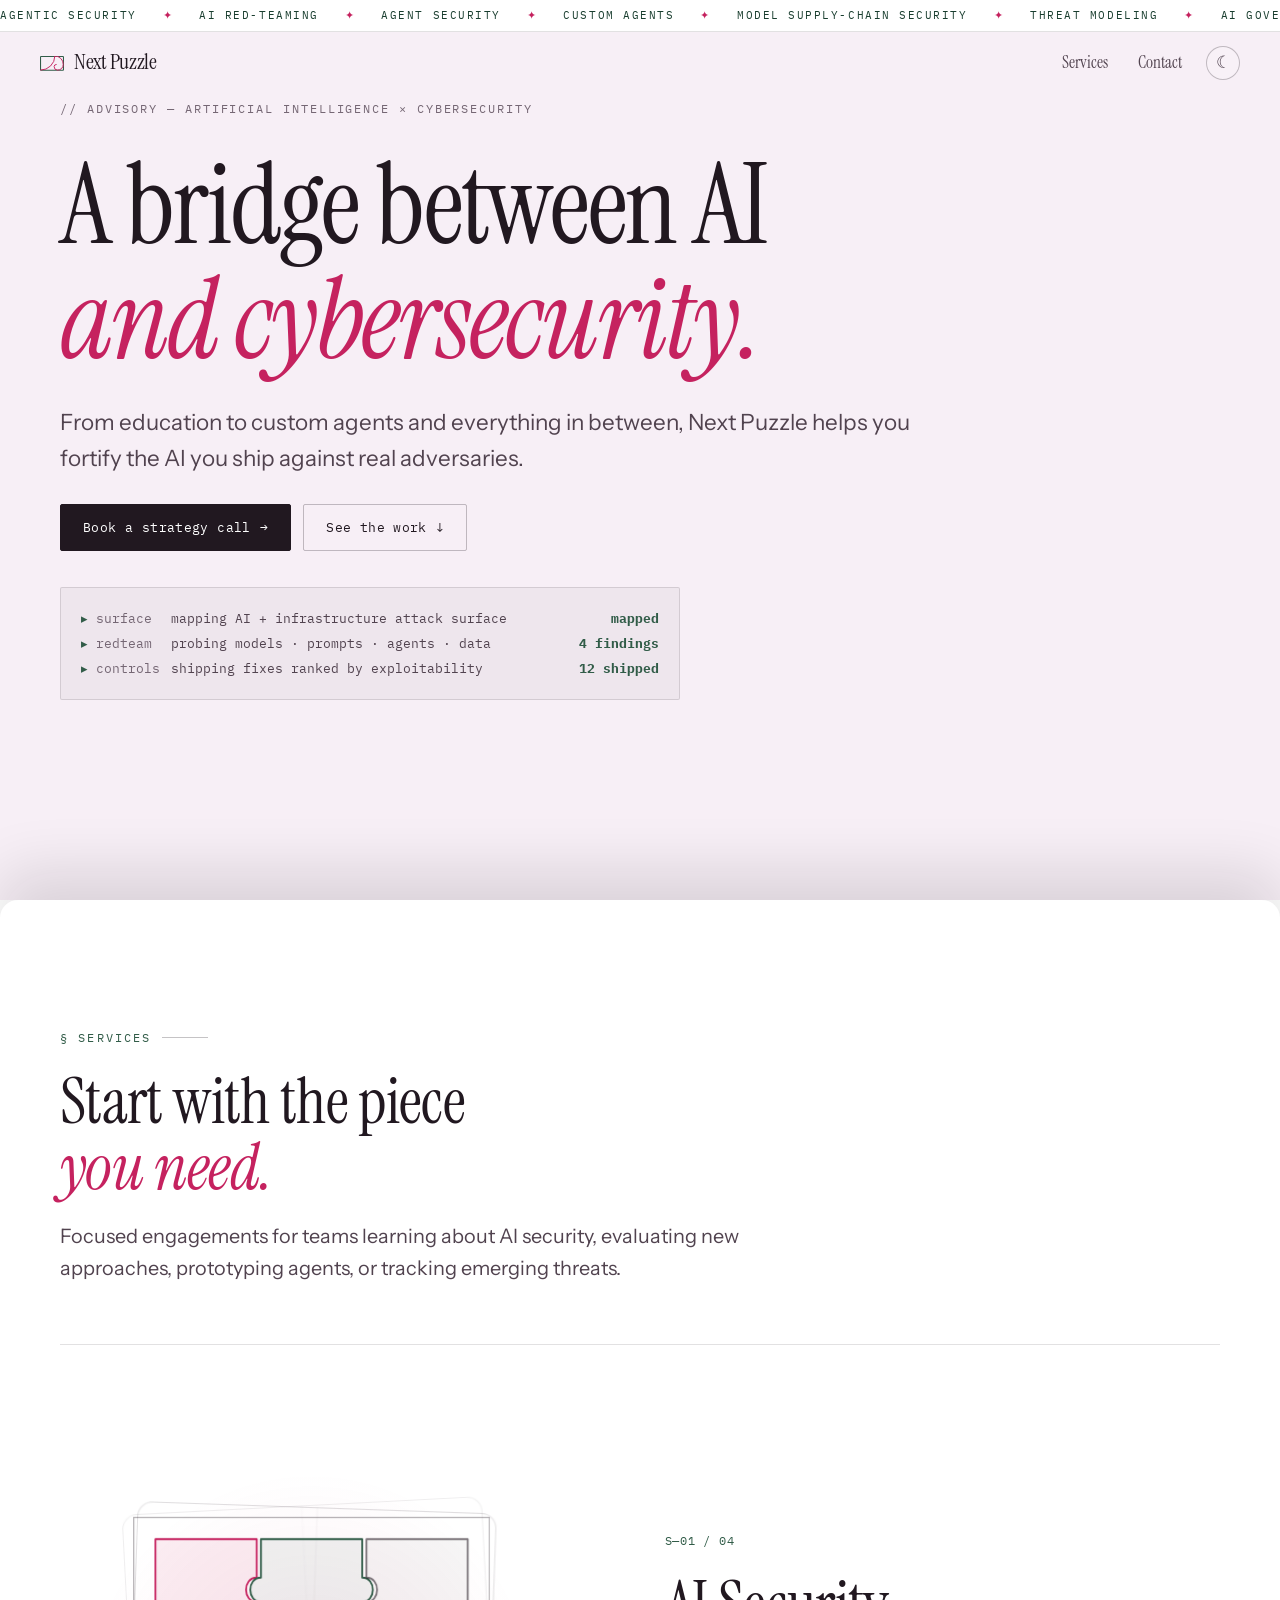
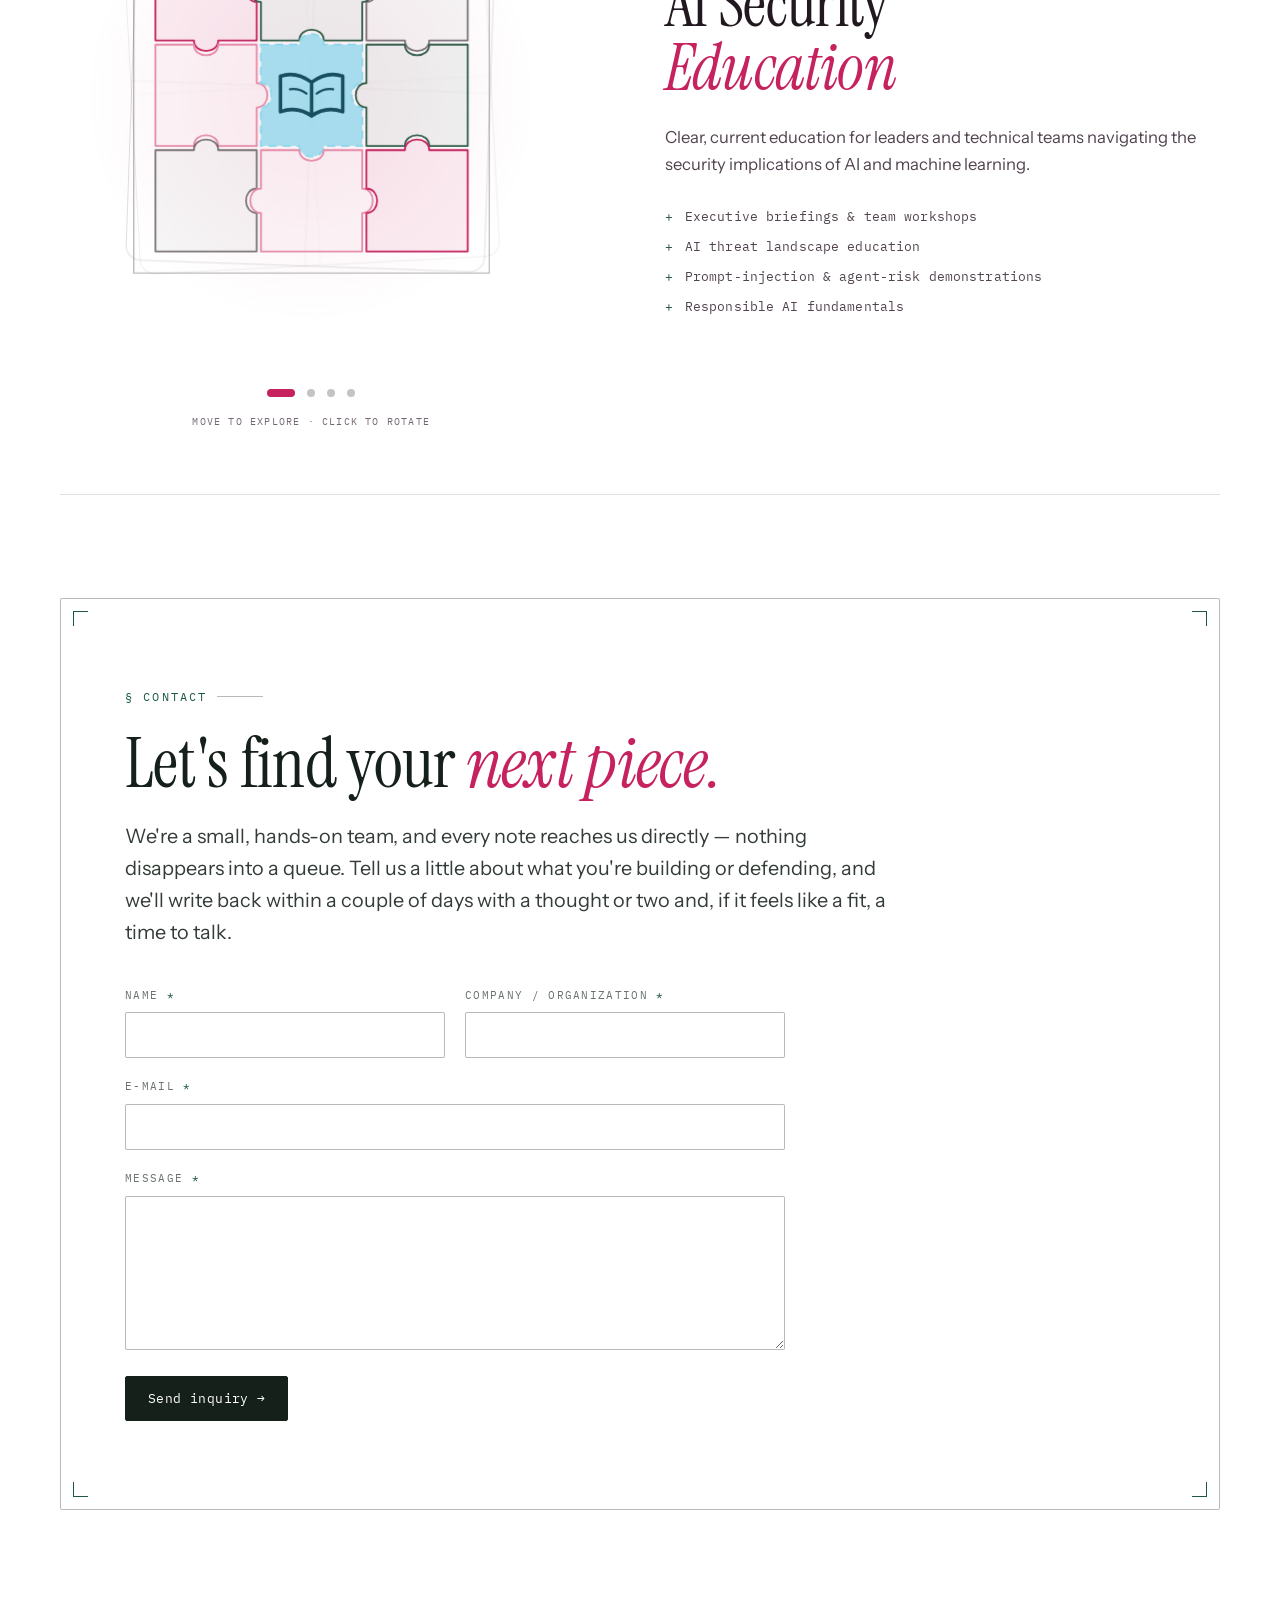
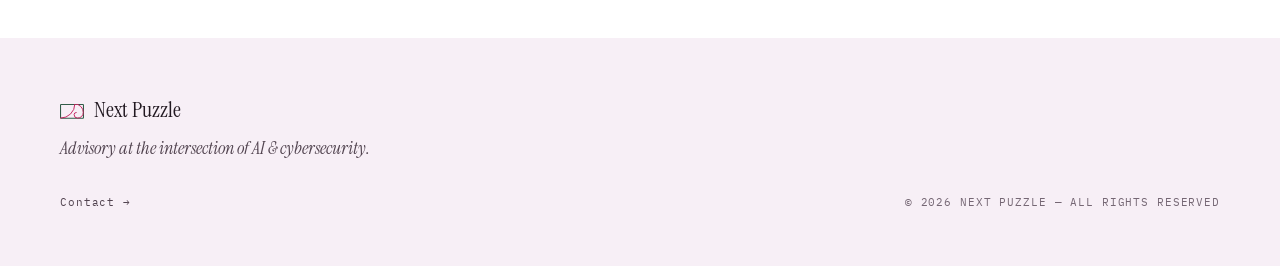
==== index.html @ d74fe305 "Animate hero readout as split-flap board" ====
<!DOCTYPE html>
<html lang="en">
<head>
  <meta charset="UTF-8" />
  <meta name="viewport" content="width=device-width, initial-scale=1.0" />
  <title>Next Puzzle — AI × Cybersecurity Advisory</title>
  <meta name="description" content="Next Puzzle is an advisory working the seam between artificial intelligence and cybersecurity — hardening the AI you ship, and turning AI into how you defend." />
  <meta name="theme-color" content="#122c1f" />
  <meta name="color-scheme" content="dark light" />

  <script>
    (function () {
      var saved = null;
      try { saved = localStorage.getItem('next-puzzle-theme'); } catch (e) {}
      var theme = saved || 'light';
      document.documentElement.setAttribute('data-theme', theme);
    }());
  </script>

  <meta property="og:title" content="Next Puzzle — AI × Cybersecurity Advisory" />
  <meta property="og:description" content="Next Puzzle secures the AI you ship and builds AI that defends — advisory at the intersection of AI and cybersecurity." />
  <meta property="og:type" content="website" />
  <meta property="og:url" content="https://nextpuzzleai.com" />

  <link rel="icon" type="image/svg+xml" href="assets/favicon.svg" />
  <link rel="preconnect" href="https://fonts.googleapis.com" />
  <link rel="preconnect" href="https://fonts.gstatic.com" crossorigin />
  <link href="https://fonts.googleapis.com/css2?family=Instrument+Serif:ital@0;1&family=Instrument+Sans:ital,wght@0,400;0,500;0,600;1,400&family=IBM+Plex+Mono:wght@400;500;600&display=swap" rel="stylesheet" />
  <link rel="stylesheet" href="styles.css?v=20260902-04" />
</head>
<body>
  <!-- scrolling capability ticker -->
  <div class="ticker" aria-hidden="true">
    <div class="ticker-track">
      <div class="ticker-group">
      <span>AGENTIC SECURITY</span><i>✦</i>
      <span>AI RED-TEAMING</span><i>✦</i>
      <span>AGENT SECURITY</span><i>✦</i>
      <span>CUSTOM AGENTS</span><i>✦</i>
      <span>MODEL SUPPLY-CHAIN SECURITY</span><i>✦</i>
      <span>THREAT MODELING</span><i>✦</i>
      <span>AI GOVERNANCE &amp; RISK</span><i>✦</i>
      <span>AI-DRIVEN DEFENSE</span><i>✦</i>
      <span>PROMPT-INJECTION DEFENSE</span><i>✦</i>
      <span>INTELLIGENT THREAT DETECTION</span><i>✦</i>
      <span>DATA &amp; MODEL INTEGRITY</span><i>✦</i>
      <span>AI INCIDENT RESPONSE</span><i>✦</i>
      <span>ADVERSARIAL ROBUSTNESS</span><i>✦</i>
      </div>
      <div class="ticker-group">
      <span>AGENTIC SECURITY</span><i>✦</i>
      <span>AI RED-TEAMING</span><i>✦</i>
      <span>AGENT SECURITY</span><i>✦</i>
      <span>CUSTOM AGENTS</span><i>✦</i>
      <span>MODEL SUPPLY-CHAIN SECURITY</span><i>✦</i>
      <span>THREAT MODELING</span><i>✦</i>
      <span>AI GOVERNANCE &amp; RISK</span><i>✦</i>
      <span>AI-DRIVEN DEFENSE</span><i>✦</i>
      <span>PROMPT-INJECTION DEFENSE</span><i>✦</i>
      <span>INTELLIGENT THREAT DETECTION</span><i>✦</i>
      <span>DATA &amp; MODEL INTEGRITY</span><i>✦</i>
      <span>AI INCIDENT RESPONSE</span><i>✦</i>
      <span>ADVERSARIAL ROBUSTNESS</span><i>✦</i>
      </div>
    </div>
  </div>

  <!-- nav -->
  <header class="nav" id="nav">
    <a href="#top" class="brand" aria-label="Next Puzzle home">
      <svg class="brand-glyph" viewBox="0 0 34 21" aria-hidden="true">
        <rect x="0.75" y="0.75" width="32.5" height="19.5" rx="0.75" />
        <path class="fib-spiral" d="M1 20A20 20 0 0 0 21 0A12 12 0 0 1 33 12A8 8 0 0 1 25 20A5 5 0 0 1 20 15A3 3 0 0 1 23 12" />
      </svg>
      <span class="brand-name">Next&nbsp;Puzzle</span>
    </a>
    <nav class="nav-links" aria-label="Primary">
      <a href="#services">Services</a>
      <a href="#why" hidden>Thesis</a>
      <a href="#contact">Contact</a>
    </nav>
    <button class="theme-toggle" id="themeToggle" type="button" aria-label="Switch to light theme" title="Switch to light theme">
      <span class="theme-icon theme-icon-light" aria-hidden="true">☼</span>
      <span class="theme-icon theme-icon-dark" aria-hidden="true">☾</span>
    </button>
    <button class="nav-toggle" id="navToggle" aria-label="Toggle menu" aria-expanded="false">MENU</button>
  </header>

  <main id="top">
    <!-- HERO -->
    <section class="hero">
      <span class="frame-mark tl" aria-hidden="true"></span>
      <span class="frame-mark tr" aria-hidden="true"></span>
      <span class="frame-mark bl" aria-hidden="true"></span>
      <span class="frame-mark br" aria-hidden="true"></span>

      <p class="eyebrow reveal">// ADVISORY — ARTIFICIAL INTELLIGENCE × CYBERSECURITY</p>
      <h1 class="hero-title reveal">
        A bridge between AI
        <span class="ital">and cybersecurity.</span>
      </h1>
      <p class="hero-deck reveal">
        From education to custom agents and everything in between, Next Puzzle helps you fortify
        the AI you ship against real&nbsp;adversaries.
      </p>

      <nav class="hero-actions" aria-label="Hero actions">
        <a href="#contact" class="hero-action hero-action-primary">Book a strategy call <span aria-hidden="true">→</span></a>
        <a href="#services" class="hero-action hero-action-secondary">See the work <span aria-hidden="true">↓</span></a>
      </nav>

      <div class="readout reveal" aria-hidden="true">
        <p><span class="rk">surface</span><span class="readout-value">mapping AI + infrastructure attack surface</span><b class="ok readout-status">mapped</b></p>
        <p><span class="rk">redteam</span><span class="readout-value">probing models · prompts · agents · data</span><b class="ok readout-status">4 findings</b></p>
        <p><span class="rk">controls</span><span class="readout-value">shipping fixes ranked by exploitability</span><b class="ok readout-status">12 shipped</b></p>
      </div>

    </section>

    <!-- SERVICES -->
    <section class="section" id="services">
      <div class="section-head reveal">
        <p class="kicker">§ Services</p>
        <h2>Start with the piece<br /><span class="ital">you need.</span></h2>
        <p class="lede">Focused engagements for teams learning about AI security, evaluating new
          approaches, prototyping agents, or tracking emerging threats.</p>
      </div>

      <div class="service-explorer reveal" data-active-service="0">
        <div class="cube-column">
          <button class="cube-stage" id="serviceCube" type="button" aria-label="Show next service">
            <span class="cube-aura" aria-hidden="true"></span>
            <span class="cube-tilt" id="cubeTilt" aria-hidden="true">
              <span class="puzzle-cube" id="puzzleCube">
                <span class="cube-face cube-front" data-face="0"></span>
                <span class="cube-face cube-right" data-face="1"></span>
                <span class="cube-face cube-back" data-face="2"></span>
                <span class="cube-face cube-left" data-face="3"></span>
                <span class="cube-face cube-top" data-face="4"></span>
                <span class="cube-face cube-bottom" data-face="5"></span>
              </span>
            </span>
          </button>

          <p class="service-current" aria-live="polite">
            <span class="service-current-ref">S—01 / 04</span>
            <span class="service-current-name">AI Security Education</span>
          </p>

          <div class="service-dots" role="tablist" aria-label="Service categories">
            <button class="service-dot is-active" type="button" role="tab" aria-selected="true" aria-controls="service-panel-0" data-service="0"><span class="sr-only">AI Security Education</span></button>
            <button class="service-dot" type="button" role="tab" aria-selected="false" aria-controls="service-panel-1" data-service="1"><span class="sr-only">Research and Advisory</span></button>
            <button class="service-dot" type="button" role="tab" aria-selected="false" aria-controls="service-panel-2" data-service="2"><span class="sr-only">Custom Agents and Prototypes</span></button>
            <button class="service-dot" type="button" role="tab" aria-selected="false" aria-controls="service-panel-3" data-service="3"><span class="sr-only">Cyber Threat Insights</span></button>
          </div>
          <p class="cube-hint"><span class="hint-pointer">Move to explore · click to rotate</span><span class="hint-touch">Tap cube to change service</span></p>
        </div>

        <div class="service-panels">
          <article class="service-panel is-active" id="service-panel-0" role="tabpanel">
            <span class="entry-ref">S—01 / 04</span>
            <h3>AI Security <span class="ital">Education</span></h3>
            <p>Clear, current education for leaders and technical teams navigating the security implications of AI and machine learning.</p>
            <ul class="specs">
              <li>Executive briefings &amp; team workshops</li>
              <li>AI threat landscape education</li>
              <li>Prompt-injection &amp; agent-risk demonstrations</li>
              <li>Responsible AI fundamentals</li>
            </ul>
          </article>

          <article class="service-panel" id="service-panel-1" role="tabpanel" hidden>
            <span class="entry-ref">S—02 / 04</span>
            <h3>Research &amp; <span class="ital">Advisory</span></h3>
            <p>Independent research and practical guidance to help teams evaluate AI security questions without the hype.</p>
            <ul class="specs">
              <li>Literature &amp; technology reviews</li>
              <li>AI use-case and risk mapping</li>
              <li>Security-focused design feedback</li>
              <li>NIST AI RMF orientation</li>
            </ul>
          </article>

          <article class="service-panel" id="service-panel-2" role="tabpanel" hidden>
            <span class="entry-ref">S—03 / 04</span>
            <h3>Custom Agents &amp; <span class="ital">Prototypes</span></h3>
            <p>Purpose-built prototypes and evaluations that help teams explore where AI agents can support research, analysis, and security workflows—and test how agents and LLMs perform under realistic conditions.</p>
            <ul class="specs">
              <li>Workflow discovery &amp; prototyping</li>
              <li>Human-in-the-loop agent design</li>
              <li>Agent training &amp; evaluation harnesses</li>
              <li>Benchmarking, evals &amp; test scenarios</li>
            </ul>
          </article>

          <article class="service-panel" id="service-panel-3" role="tabpanel" hidden>
            <span class="entry-ref">S—04 / 04</span>
            <h3>Cyber Threat <span class="ital">Insights</span></h3>
            <p>Focused analysis that connects developments in cyber threats with the ways organizations are adopting AI.</p>
            <ul class="specs">
              <li>Threat trend briefings</li>
              <li>Adversary tactic &amp; technique research</li>
              <li>AI-focused scenario discussions</li>
              <li>Tabletop exercise facilitation</li>
            </ul>
          </article>
        </div>
      </div>
    </section>

    <!-- THESIS / WHY -->
    <section class="section thesis" id="why" hidden>
      <div class="thesis-copy reveal">
        <p class="kicker">§ Thesis</p>
        <h2>Rare people who speak <span class="ital">both languages.</span></h2>
        <p class="lede">Most firms hand you an AI team or a security team. The dangerous problems live
          in between — and they need people fluent in both. That's the only place we work.</p>
        <dl class="tenets">
          <div><dt>Practitioners, not slideware.</dt><dd>Everything we recommend, we've shipped or broken ourselves.</dd></div>
          <div><dt>Offense informs defense.</dt><dd>We build controls the way an attacker would test them.</dd></div>
          <div><dt>Signal over ceremony.</dt><dd>Findings ranked by exploitability and impact — no 200-page PDFs.</dd></div>
        </dl>
      </div>
    </section>

    <!-- CONTACT -->
    <section class="section contact" id="contact">
      <div class="cta reveal">
        <span class="frame-mark tl" aria-hidden="true"></span>
        <span class="frame-mark tr" aria-hidden="true"></span>
        <span class="frame-mark bl" aria-hidden="true"></span>
        <span class="frame-mark br" aria-hidden="true"></span>
        <p class="kicker">§ Contact</p>
        <h2>Let's find your <span class="ital">next piece.</span></h2>
        <p class="lede">We're a small, hands-on team, and every note reaches us directly — nothing
          disappears into a queue. Tell us a little about what you're building or defending, and we'll
          write back within a couple of days with a thought or two and, if it feels like a fit, a time
          to talk.</p>

        <form class="inquiry" id="inquiry" method="post" action="contact.php" novalidate>
          <div class="field-row">
            <div class="field">
              <label for="f-name">Name <span class="req" aria-hidden="true">*</span></label>
              <input id="f-name" name="name" type="text" required maxlength="100" autocomplete="name" />
            </div>
            <div class="field">
              <label for="f-org">Company / Organization <span class="req" aria-hidden="true">*</span></label>
              <input id="f-org" name="org" type="text" required maxlength="120" autocomplete="organization" />
            </div>
          </div>
          <div class="field">
            <label for="f-email">E-mail <span class="req" aria-hidden="true">*</span></label>
            <input id="f-email" name="email" type="email" required maxlength="150" autocomplete="email" />
          </div>
          <div class="field">
            <label for="f-message">Message <span class="req" aria-hidden="true">*</span></label>
            <textarea id="f-message" name="message" required rows="5" maxlength="4000"></textarea>
          </div>
          <div class="hp" aria-hidden="true">
            <label>Leave this field empty
              <input type="text" name="website" tabindex="-1" autocomplete="off" />
            </label>
          </div>
          <div class="form-foot">
            <button type="submit" class="btn btn-primary" id="f-submit">Send inquiry <span class="arrow">→</span></button>
            <p class="form-status" id="form-status" role="status" aria-live="polite"></p>
          </div>
        </form>
      </div>
    </section>
  </main>

  <footer class="footer">
    <div class="footer-top">
      <svg class="brand-glyph" viewBox="0 0 34 21" aria-hidden="true">
        <rect x="0.75" y="0.75" width="32.5" height="19.5" rx="0.75" />
        <path class="fib-spiral" d="M1 20A20 20 0 0 0 21 0A12 12 0 0 1 33 12A8 8 0 0 1 25 20A5 5 0 0 1 20 15A3 3 0 0 1 23 12" />
      </svg>
      <span class="footer-name">Next Puzzle</span>
    </div>
    <p class="footer-tag">Advisory at the intersection of AI &amp; cybersecurity.</p>
    <div class="footer-meta">
      <a href="#contact">Contact&nbsp;→</a>
      <span>© <span id="year">2026</span> NEXT PUZZLE — ALL RIGHTS RESERVED</span>
    </div>
  </footer>

  <script src="script.js?v=20260902-04"></script>
</body>
</html>
---- styles.css ----
/* ============================================================
   Next Puzzle — AI × Cybersecurity Advisory
   Editorial serif + monospace, cool bone, deep pine-green accent.
   ============================================================ */

:root {
  /* alternating bands: near-black base + emerald green sections */
  --paper:     #0e120f;   /* near-black — base + "black" sections */
  --green:     #1b4337;   /* emerald — "green" sections */
  --paper-2:   #1a221c;   /* raised panel on black */
  --ink:       #edf0e8;   /* bone text */
  --ink-2:     #b8c5bc;   /* muted bone */
  --muted:     #7e8f84;   /* dim green-grey */
  --line:      rgba(237,240,232,0.14);
  --line-2:    rgba(237,240,232,0.26);

  /* accent — bright emerald on the dark green (var names kept) */
  --rust:      #54b98a;
  --ember:     #74d3a4;
  --rust-deep: #2f7d5b;
  --ticker-text: #74d3a4;

  /* cool mint counterpoint for display italics and ticker marks */
  --counter:   #b9f5d3;
  --cube-1:    #b9f5d3;
  --cube-2:    #54b98a;
  --cube-3:    #edf0e8;
  --cube-4:    #7fc9a8;
  --cube-core: #07130e;
  --cube-missing: #9bdff0;
  --cube-icon: #174f60;

  /* type */
  --serif: 'Instrument Serif', 'Times New Roman', serif;
  --sans:  'Instrument Sans', system-ui, -apple-system, sans-serif;
  --mono:  'IBM Plex Mono', ui-monospace, 'SF Mono', Menlo, monospace;
  --black: var(--serif);

  --maxw: 1160px;
  --ticker-h: 32px;
  --r: 2px;
  --ease: cubic-bezier(.2,.6,.2,1);
}

:root[data-theme="light"] {
  color-scheme: light;
  --paper:     #ffffff;
  --green:     #f7eff6;
  --paper-2:   #f4f0f4;
  --ink:       #211820;
  --ink-2:     #51434f;
  --muted:     #756774;
  --line:      rgba(33,24,32,0.13);
  --line-2:    rgba(33,24,32,0.26);
  --rust:      #315c48;
  --ember:     #315c48;
  --rust-deep: #234737;
  --ticker-text: #183d2e;
  --counter:   #c5225f;
  --cube-1:    #c5225f;
  --cube-2:    #315c48;
  --cube-3:    #211820;
  --cube-4:    #e58aa8;
  --cube-core: #29151f;
  --cube-missing: #8fd7eb;
  --cube-icon: #174f60;
}

:root[data-theme="dark"] { color-scheme: dark; }

* { box-sizing: border-box; margin: 0; padding: 0; }
.sr-only { position: absolute; width: 1px; height: 1px; padding: 0; margin: -1px; overflow: hidden; clip: rect(0,0,0,0); white-space: nowrap; border: 0; }
html { -webkit-text-size-adjust: 100%; scroll-behavior: smooth; scroll-padding-top: calc(var(--ticker-h) + 82px); }
body {
  font-family: var(--sans);
  background: var(--paper);
  color: var(--ink);
  line-height: 1.62;
  -webkit-font-smoothing: antialiased;
  overflow-x: hidden;
  transition: background-color .28s var(--ease), color .28s var(--ease);
}
/* full-bleed section helper: color spans the viewport, content stays centered */
.section, .footer {
  padding-inline: max(clamp(18px, 5vw, 40px), calc((100% - var(--maxw)) / 2));
}
a { color: inherit; text-decoration: none; }
::selection { background: var(--rust); color: #fff; }

/* headings */
h1, h2, h3 { font-family: var(--serif); font-weight: 400; letter-spacing: -0.01em; line-height: 1.02; }
.ital { font-style: italic; }
em { font-style: italic; }

/* mono utilities */
.kicker, .eyebrow, .entry-ref, .step-num, .nav-links em, .stat b i,
.ticker, .readout, .nav-cta, .nav-toggle, .footer-meta {
  font-family: var(--mono);
}

/* ---------- ticker ---------- */
.ticker {
  position: fixed; top: 0; left: 0; right: 0; z-index: 110; height: var(--ticker-h);
  background: var(--paper); color: var(--ticker-text);
  font-size: 11px; letter-spacing: 0.14em; line-height: 1.2;
  overflow: hidden; white-space: nowrap; border-bottom: 1px solid var(--line);
}
.ticker-track { display: flex; width: max-content; height: 100%; animation: marquee 72s linear infinite; }
.ticker-group { display: flex; flex: none; align-items: center; gap: 26px; padding-right: 26px; }
.ticker-track i { color: var(--counter); font-style: normal; }
.ticker span { opacity: 1; }
@keyframes marquee { to { transform: translateX(-50%); } }

/* ---------- nav ---------- */
.nav {
  position: fixed; top: var(--ticker-h); left: 0; right: 0; z-index: 100;
  display: flex; align-items: center; gap: 24px;
  padding: 0 clamp(18px, 4vw, 40px); height: 62px;
  background: transparent;   /* let the green hero show through beneath the ticker */
  border-bottom: 1px solid transparent; transition: border-color .3s, background-color .3s;
}
.nav.scrolled {
  border-bottom: 1px solid var(--line);
  background: color-mix(in srgb, var(--paper) 94%, transparent);
}
.brand { display: flex; align-items: baseline; gap: 10px; margin-right: auto; }
.brand-glyph {
  width: 24px; height: auto; flex: 0 0 auto; color: var(--rust); transform: translateY(2px);
  fill: none; stroke: currentColor; stroke-width: 1.5; vector-effect: non-scaling-stroke;
}
.brand-glyph .fib-spiral { stroke: var(--counter); stroke-width: 1.35; stroke-linecap: round; }
.brand-name { font-family: var(--serif); font-size: 1.35rem; letter-spacing: -0.02em; }
.nav-links { display: flex; gap: 30px; }
.nav-links a { font-family: var(--serif); font-size: 1.05rem; color: var(--ink-2); transition: color .2s; }
.nav-links a em { font-family: var(--mono); font-style: normal; font-size: 0.62rem; color: var(--muted); vertical-align: super; margin-right: 3px; letter-spacing: 0; }
.nav-links a:hover { color: var(--rust); }
.nav-cta {
  font-size: 11px; letter-spacing: 0.08em; text-transform: uppercase;
  border: 1px solid var(--line-2); padding: 9px 15px; border-radius: var(--r);
  transition: background .2s, color .2s, border-color .2s;
}
.nav-cta:hover { background: var(--ink); color: var(--paper); border-color: var(--ink); }
.nav-toggle { display: none; background: none; border: 1px solid var(--line-2); border-radius: var(--r);
  padding: 8px 12px; font-size: 11px; letter-spacing: 0.1em; cursor: pointer; color: var(--ink); }
.theme-toggle {
  position: relative; flex: 0 0 34px; width: 34px; height: 34px; padding: 0;
  color: var(--ink-2); background: color-mix(in srgb, var(--paper) 12%, transparent);
  border: 1px solid var(--line-2); border-radius: 50%; cursor: pointer;
  transition: color .2s, background .2s, border-color .2s, transform .2s var(--ease);
}
.theme-toggle:hover { color: var(--counter); border-color: currentColor; transform: rotate(8deg); }
.theme-toggle:focus-visible { outline: 2px solid var(--counter); outline-offset: 3px; }
.theme-icon { position: absolute; inset: 0; display: grid; place-items: center; font-size: 17px; line-height: 1; }
.theme-icon-dark { display: none; }
[data-theme="light"] .theme-icon-light { display: none; }
[data-theme="light"] .theme-icon-dark { display: grid; }

/* ---------- shared layout ---------- */
.section { padding-block: clamp(72px, 11vw, 128px); }
#services {
  position: relative; z-index: 2; padding-bottom: clamp(36px, 4vw, 52px);
  background: var(--paper); border-radius: 18px 18px 0 0;
  box-shadow: 0 -28px 60px rgba(19, 12, 18, .12);
}
.contact { position: relative; z-index: 2; padding-top: clamp(36px, 4vw, 52px); background: var(--paper); }
.thesis { background: var(--green); }   /* alternating band */
.section-head { max-width: 720px; margin-bottom: 60px; }
.kicker {
  font-size: 12px; letter-spacing: 0.18em; text-transform: uppercase;
  color: var(--rust); margin-bottom: 22px; display: flex; align-items: center; gap: 10px;
}
.kicker::after { content: ""; flex: 0 0 46px; height: 1px; background: var(--line-2); }
.section-head h2 { font-size: clamp(2.2rem, 5.6vw, 4rem); }
.lede { font-size: clamp(1.05rem, 1.7vw, 1.24rem); color: var(--ink-2); margin-top: 20px; max-width: 60ch; }

/* ---------- buttons ---------- */
.btn {
  display: inline-flex; align-items: center; gap: 8px; font-family: var(--mono);
  font-size: 13px; letter-spacing: 0.03em; padding: 13px 22px; border-radius: var(--r);
  border: 1px solid transparent; cursor: pointer;
  transition: color .22s var(--ease), background-color .22s var(--ease), border-color .22s var(--ease), transform .22s var(--ease);
}
.btn-primary { background: var(--ink); color: var(--paper); border-color: var(--ink); }
.btn-primary:hover { background: var(--rust); border-color: var(--rust); transform: translateY(-2px); }
.btn-ghost { border-color: var(--line-2); color: var(--ink); }
.btn-ghost:hover { border-color: var(--ink); background: var(--paper-2); }

/* ---------- hero ---------- */
.hero {
  position: sticky; top: 0; z-index: 0; min-height: 100svh; background: var(--green);   /* pinned first band */
  padding-top: clamp(98px, 11vh, 124px); padding-bottom: clamp(42px, 6vh, 72px);
  padding-inline: max(clamp(18px, 5vw, 40px), calc((100% - var(--maxw)) / 2));
}
.hero > .frame-mark { display: none; }   /* crop-marks don't suit full-bleed bands */
.eyebrow { font-size: 12px; letter-spacing: 0.16em; color: var(--muted); margin-bottom: 30px; }
.hero-title { font-size: clamp(3rem, 9.2vw, 7rem); max-width: 15ch; letter-spacing: -0.02em; }
.hero-title .ital { color: var(--counter); display: inline; }
.section-head h2 .ital, .thesis-copy h2 .ital, .cta h2 .ital { color: var(--counter); }
.hero-deck { font-size: clamp(1.1rem, 1.9vw, 1.4rem); color: var(--ink-2); max-width: 58ch; margin-top: clamp(18px, 3vh, 30px); }

/* system readout */
.readout {
  margin-top: clamp(22px, 4vh, 42px); border: 1px solid var(--line); border-radius: var(--r);
  background: color-mix(in srgb, var(--ink) 4%, transparent);
  padding: 18px 20px; max-width: 620px; font-family: var(--mono); font-size: 12.5px; line-height: 2;
}
.readout p { display: grid; grid-template-columns: 82px minmax(0, 1fr) auto; gap: 8px; color: var(--ink-2); white-space: nowrap; overflow: hidden; }
.readout .rk { color: var(--muted); display: inline-block; min-width: 82px; }
.readout .rk::before { content: "▸ "; color: var(--rust); }
.readout-value { overflow: hidden; text-overflow: ellipsis; }
.readout .ok { color: var(--rust); font-style: normal; }
.split-char { display: inline-block; min-width: .61em; transform-origin: 50% 50%; }
.split-char.is-flipping { animation: split-flap .11s steps(1, end); }
@keyframes split-flap {
  0% { opacity: .28; transform: rotateX(72deg) translateY(-2px); }
  50% { opacity: 1; transform: rotateX(0); }
  100% { opacity: .42; transform: rotateX(-72deg) translateY(2px); }
}

.hero-actions { display: flex; flex-wrap: wrap; gap: 12px; margin-top: clamp(20px, 3vh, 30px); }
.hero-action {
  display: inline-flex; align-items: center; justify-content: center; gap: 9px;
  min-height: 46px; padding: 12px 22px; border: 1px solid var(--line-2); border-radius: var(--r);
  color: var(--ink); font-family: var(--mono); font-size: 13px; letter-spacing: .03em;
  transition: color .22s var(--ease), background-color .22s var(--ease), border-color .22s var(--ease), transform .22s var(--ease);
}
.hero-action-primary { color: var(--paper); background: var(--ink); border-color: var(--ink); }
.hero-action-primary:hover { color: var(--paper); background: var(--rust); border-color: var(--rust); transform: translateY(-2px); }
.hero-action-secondary:hover { background: var(--paper-2); border-color: var(--ink); }
.hero-action:focus-visible { outline: 2px solid var(--counter); outline-offset: 3px; }

/* corner registration / crop marks (puzzle-piece edges) */
.frame-mark { position: absolute; width: 15px; height: 15px; pointer-events: none; }
.frame-mark.tl { top: clamp(110px,15vh,150px); left: 4px; border-top: 1.5px solid var(--rust); border-left: 1.5px solid var(--rust); }
.frame-mark.tr { top: clamp(110px,15vh,150px); right: 4px; border-top: 1.5px solid var(--rust); border-right: 1.5px solid var(--rust); }
.frame-mark.bl { bottom: 30px; left: 4px; border-bottom: 1.5px solid var(--rust); border-left: 1.5px solid var(--rust); }
.frame-mark.br { bottom: 30px; right: 4px; border-bottom: 1.5px solid var(--rust); border-right: 1.5px solid var(--rust); }

/* ---------- stats ---------- */
.stats {
  max-width: var(--maxw); margin: 0 auto; display: grid; grid-template-columns: repeat(4, 1fr);
  border-top: 1px solid var(--ink); border-bottom: 1px solid var(--ink);
}
.stat { padding: 30px clamp(14px,2vw,24px); border-left: 1px solid var(--line); }
.stat:first-child { border-left: 0; }
.stat b { font-family: var(--serif); font-weight: 400; font-size: clamp(2.6rem, 5vw, 3.8rem); line-height: 1; display: block; }
.stat b i { font-style: normal; font-size: 0.42em; color: var(--rust); margin-left: 2px; }
.stat p { font-family: var(--mono); font-size: 11.5px; line-height: 1.5; color: var(--muted); margin-top: 14px; max-width: 24ch; letter-spacing: 0.01em; }

/* ---------- services catalog ---------- */
.service-explorer {
  display: grid; grid-template-columns: minmax(360px, .95fr) minmax(340px, 1.05fr);
  align-items: center; gap: clamp(48px, 8vw, 112px); min-height: 520px;
  border-top: 1px solid var(--line); border-bottom: 1px solid var(--line);
  padding-block: clamp(34px, 5vw, 68px);
}
.cube-column { min-width: 0; text-align: center; }
.cube-stage {
  --cube-size: clamp(230px, 26vw, 305px);
  position: relative; display: grid; place-items: center; width: 100%; min-height: 560px;
  border: 0; padding: 0; color: inherit; background: transparent; cursor: pointer;
  perspective: 1050px; perspective-origin: 50% 44%; isolation: isolate;
}
.cube-stage:focus-visible { outline: 2px solid var(--counter); outline-offset: 7px; border-radius: 4px; }
.cube-aura {
  position: absolute; z-index: -1; width: min(92%, 470px); aspect-ratio: 1;
  background: radial-gradient(circle, color-mix(in srgb, var(--counter) 9%, transparent) 0, transparent 69%);
  transform: translateY(8px); pointer-events: none;
}
.cube-tilt { width: var(--cube-size); height: var(--cube-size); transform-style: preserve-3d; transition: transform .18s ease-out; }
.puzzle-cube {
  position: relative; display: block; width: 100%; height: 100%; transform-style: preserve-3d;
  transform: rotateX(0) rotateY(0) rotateZ(0); transition: transform .9s cubic-bezier(.22,.8,.2,1);
  will-change: transform;
}
.puzzle-cube::before, .puzzle-cube::after {
  content: ""; position: absolute; inset: -13%; pointer-events: none;
  border: 1px solid color-mix(in srgb, var(--ink) 23%, transparent); border-radius: 16px;
  background:
    linear-gradient(90deg, transparent 49.8%, color-mix(in srgb, var(--ink) 11%, transparent) 50%, transparent 50.2%),
    linear-gradient(transparent 49.8%, color-mix(in srgb, var(--ink) 11%, transparent) 50%, transparent 50.2%);
}
.puzzle-cube::before { transform: translateZ(-72px) rotateZ(2deg); opacity: .6; }
.puzzle-cube::after { transform: translateZ(-124px) rotateZ(-3deg) scale(1.05); opacity: .32; }
.service-explorer[data-active-service="0"] .puzzle-cube { transform: rotateX(0deg) rotateY(0deg) rotateZ(0deg); }
.service-explorer[data-active-service="1"] .puzzle-cube { transform: rotateX(0deg) rotateY(90deg) rotateZ(0deg); }
.service-explorer[data-active-service="2"] .puzzle-cube { transform: rotateX(-90deg) rotateY(0deg) rotateZ(0deg); }
.service-explorer[data-active-service="3"] .puzzle-cube { transform: rotateX(0deg) rotateY(180deg) rotateZ(0deg); }
.cube-face {
  position: absolute; inset: 0; display: block; overflow: visible;
  background: color-mix(in srgb, var(--paper) 7%, transparent);
  border: 1px solid color-mix(in srgb, var(--ink) 35%, transparent);
  backface-visibility: hidden;
}
.cube-front  { transform: translateZ(calc(var(--cube-size) / 2)); }
.cube-back   { transform: rotateY(180deg) translateZ(calc(var(--cube-size) / 2)); }
.cube-right  { transform: rotateY(90deg) translateZ(calc(var(--cube-size) / 2)); }
.cube-left   { transform: rotateY(-90deg) translateZ(calc(var(--cube-size) / 2)); }
.cube-top    { transform: rotateX(90deg) translateZ(calc(var(--cube-size) / 2)); }
.cube-bottom { transform: rotateX(-90deg) translateZ(calc(var(--cube-size) / 2)); }
.cube-face svg { display: block; width: 100%; height: 100%; overflow: visible; }
.cube-piece { stroke-width: 1.55; stroke-linejoin: round; vector-effect: non-scaling-stroke; }
.cube-piece.tone-0 { fill: color-mix(in srgb, var(--cube-1) 8%, transparent); stroke: var(--cube-1); }
.cube-piece.tone-1 { fill: color-mix(in srgb, var(--cube-2) 7%, transparent); stroke: var(--cube-2); }
.cube-piece.tone-2 { fill: color-mix(in srgb, var(--cube-3) 4%, transparent); stroke: color-mix(in srgb, var(--ink) 58%, transparent); }
.cube-piece.tone-3 { fill: color-mix(in srgb, var(--cube-4) 7%, transparent); stroke: var(--cube-4); }
.cube-hole {
  fill: color-mix(in srgb, var(--cube-missing) 78%, transparent); stroke: var(--cube-missing);
  stroke-width: 1.7; stroke-dasharray: 7 5; opacity: 1; vector-effect: non-scaling-stroke;
}
.piece-icon { pointer-events: none; opacity: .38; transition: opacity .35s; }
.piece-icon path {
  fill: none; stroke: var(--cube-icon); stroke-width: 3; stroke-linecap: round; stroke-linejoin: round;
  vector-effect: non-scaling-stroke; stroke-dasharray: none; stroke-dashoffset: 0;
}
.piece-icon .icon-detail { stroke-width: 2; }
.service-explorer[data-active-service="0"] .cube-front .piece-icon,
.service-explorer[data-active-service="1"] .cube-left .piece-icon,
.service-explorer[data-active-service="2"] .cube-top .piece-icon,
.service-explorer[data-active-service="3"] .cube-back .piece-icon { opacity: 1; }
.service-dots { position: relative; z-index: 5; display: flex; align-items: center; justify-content: center; gap: 12px; margin-top: 20px; }
.service-current { display: none; }
.service-dot {
  width: 8px; height: 8px; border: 0; border-radius: 50%; padding: 0;
  background: var(--line-2); cursor: pointer; transition: width .25s var(--ease), background .25s, transform .25s;
}
.service-dot:hover { background: var(--counter); transform: scale(1.25); }
.service-dot.is-active { width: 28px; border-radius: 99px; background: var(--counter); }
.service-dot:focus-visible { outline: 2px solid var(--counter); outline-offset: 4px; }
.cube-hint { margin-top: 17px; color: var(--muted); font-family: var(--mono); font-size: 10px; letter-spacing: .12em; text-transform: uppercase; }
.hint-touch { display: none; }
.service-panels { position: relative; min-height: 390px; display: grid; align-items: center; }
.service-panel { animation: service-in .55s var(--ease) both; }
.service-panel .entry-ref { display: block; margin-bottom: 24px; }
.service-panel h3 { max-width: 12ch; font-size: clamp(2.4rem, 5vw, 4.4rem); line-height: .98; }
.service-panel h3 .ital { color: var(--counter); }
.service-panel > p { max-width: 49ch; margin-top: 24px; color: var(--ink-2); font-size: 1.04rem; }
.service-panel .specs { margin-top: 28px; }
@keyframes service-in { from { opacity: 0; } to { opacity: 1; } }

.catalog { border-top: 1px solid var(--line); }
.entry {
  display: grid; grid-template-columns: 110px 1fr; gap: clamp(18px, 4vw, 44px);
  padding: clamp(30px, 4vw, 48px) 0; border-bottom: 1px solid var(--line);
}
.entry-ref { padding-top: 6px; }
.entry-feature { grid-row: span 2; }
.entry-wide { grid-column: 1 / -1; grid-template-columns: 70px 1fr; border-right: 0; }
.entry-ref { font-size: 12px; color: var(--rust); letter-spacing: 0.06em; padding-top: 8px; }
.entry-body h3 { font-size: clamp(1.7rem, 3vw, 2.3rem); margin-bottom: 14px; }
.entry-body > p { color: var(--ink-2); font-size: 1.02rem; max-width: 54ch; }
.specs { list-style: none; margin-top: 22px; display: flex; flex-direction: column; gap: 10px; }
.specs li { font-family: var(--mono); font-size: 12.5px; color: var(--ink-2); padding-left: 20px; position: relative; letter-spacing: 0.01em; }
.specs li::before { content: "+"; position: absolute; left: 0; color: var(--rust); }
.specs-row { flex-direction: row; flex-wrap: wrap; gap: 12px 28px; }

/* ---------- approach steps ---------- */
.steps { list-style: none; display: grid; grid-template-columns: repeat(4, 1fr); border-top: 1px solid var(--ink); }
.step { padding: 32px 24px 40px; border-left: 1px solid var(--line); transition: background .25s; }
.step:first-child { border-left: 0; }
.step:hover { background: var(--paper-2); }
.step-num { font-size: 12px; color: var(--rust); letter-spacing: 0.1em; }
.step h3 { font-size: 1.7rem; margin: 20px 0 12px; }
.step p { color: var(--ink-2); font-size: 0.98rem; }

/* ---------- thesis ---------- */
.thesis-copy { max-width: 720px; }
.thesis-copy h2 { font-size: clamp(2rem, 4.4vw, 3.2rem); }
.tenets { margin-top: 34px; display: flex; flex-direction: column; }
.tenets > div { padding: 20px 0; border-top: 1px solid var(--line); display: grid; grid-template-columns: 1fr; gap: 4px; }
.tenets dt { font-family: var(--serif); font-size: 1.35rem; }
.tenets dd { font-family: var(--mono); font-size: 12.5px; color: var(--muted); line-height: 1.6; }

.pullquote {
  position: relative; padding: 40px 34px; border: 1px solid var(--ink); border-radius: var(--r);
  background: var(--ink); color: var(--paper); align-self: stretch;
}
.pullquote blockquote { font-family: var(--serif); font-size: clamp(1.6rem, 2.7vw, 2.2rem); line-height: 1.24; }
.dropcap {
  font-family: var(--black); font-weight: 600; float: left; font-size: 4.4rem; line-height: 0.74;
  color: var(--ember); margin: 6px 14px 0 0;
}
.pullquote figcaption { font-family: var(--mono); font-size: 11.5px; letter-spacing: 0.08em; color: var(--ember); margin-top: 26px; text-transform: uppercase; }

/* ---------- contact ---------- */
.contact { text-align: left; }
.cta {
  /* white form card keeps the light palette on the dark page */
  --paper: #ffffff; --paper-2: #eef0ea;
  --ink: #16201a; --ink-2: #333c36; --muted: #69726b;
  --line: rgba(22,32,26,0.14); --line-2: rgba(22,32,26,0.30);
  --rust: #1c5a40; --ember: #2c8160;
  position: relative; background: #fff; color: var(--ink);
  border: 1px solid var(--line-2); border-radius: var(--r);
  padding: clamp(46px, 7vw, 88px) clamp(24px, 5vw, 64px);
}

/* ---------- inquiry form ---------- */
.inquiry { margin-top: 38px; display: flex; flex-direction: column; gap: 20px; max-width: 660px; }
.field-row { display: grid; grid-template-columns: 1fr 1fr; gap: 20px; }
.field { display: flex; flex-direction: column; gap: 8px; }
.field .req { color: var(--rust); }
.field label { font-family: var(--mono); font-size: 11px; letter-spacing: 0.12em; text-transform: uppercase; color: var(--muted); }
.inquiry input, .inquiry textarea {
  font-family: var(--sans); font-size: 1rem; color: var(--ink); background: #fff;
  border: 1px solid var(--line-2); border-radius: var(--r); padding: 12px 14px; width: 100%;
  transition: border-color .2s, box-shadow .2s;
}
.inquiry textarea { resize: vertical; min-height: 140px; line-height: 1.6; }
.inquiry input:focus, .inquiry textarea:focus { outline: none; border-color: var(--rust); box-shadow: 0 0 0 3px rgba(28,90,64,0.16); }
.field.error input, .field.error textarea { border-color: #b5341a; box-shadow: 0 0 0 3px rgba(181,52,26,0.10); }
.hp { position: absolute; left: -9999px; width: 1px; height: 1px; overflow: hidden; }
.form-foot { display: flex; align-items: center; gap: 20px; flex-wrap: wrap; margin-top: 6px; }
.form-status { font-family: var(--mono); font-size: 12.5px; line-height: 1.5; color: var(--muted); }
.form-status.err { color: #b5341a; }
.form-thanks { font-family: var(--serif); font-style: italic; font-size: clamp(1.4rem, 3vw, 2rem); color: var(--rust); margin-top: 38px; line-height: 1.35; }
.cta h2 { font-size: clamp(2.4rem, 6vw, 4.4rem); }
.cta .lede { margin-bottom: 8px; }
.mailline {
  display: inline-block; margin-top: 34px; font-family: var(--serif); font-style: italic;
  font-size: clamp(1.8rem, 4vw, 3rem); color: var(--rust); border-bottom: 1.5px solid var(--line);
  transition: border-color .25s, letter-spacing .25s;
}
.mailline:hover { border-color: var(--rust); }
.cta .frame-mark { position: absolute; }
.cta .frame-mark.tl { top: 12px; left: 12px; }
.cta .frame-mark.tr { top: 12px; right: 12px; }
.cta .frame-mark.bl { bottom: 12px; left: 12px; }
.cta .frame-mark.br { bottom: 12px; right: 12px; }

/* ---------- footer ---------- */
.footer { position: relative; z-index: 2; background: var(--green); padding-block: 54px; }   /* closing band */
.footer-top { display: flex; align-items: baseline; gap: 10px; }
.footer-name { font-family: var(--serif); font-size: 1.4rem; }
.footer-tag { font-family: var(--serif); font-style: italic; color: var(--ink-2); font-size: 1.15rem; margin-top: 6px; }
.footer-meta { display: flex; justify-content: space-between; flex-wrap: wrap; gap: 12px; margin-top: 30px; font-size: 11px; letter-spacing: 0.08em; color: var(--muted); }
.footer-meta a { color: var(--ink-2); }
.footer-meta a:hover { color: var(--rust); }

/* ---------- reveal ---------- */
.reveal { opacity: 0; transform: translateY(20px); transition: opacity .7s var(--ease), transform .7s var(--ease); }
.reveal.in { opacity: 1; transform: none; }
.hero .reveal { opacity: 1; transform: none; }

/* ---------- responsive ---------- */
@media (max-width: 860px) {
  .nav-links, .nav-cta { display: none; }
  .nav-toggle { display: inline-block; }
  .nav.open .nav-links {
    display: flex; flex-direction: column; gap: 20px; position: absolute; top: 100%; left: 0; right: 0;
    background: var(--paper); border-bottom: 1px solid var(--line); padding: 26px clamp(18px,5vw,40px);
  }
  .stats { grid-template-columns: 1fr 1fr; }
  .stat:nth-child(-n+2) { border-bottom: 1px solid var(--line); }
  .stat:nth-child(odd) { border-left: 0; }
  .catalog { grid-template-columns: 1fr; }
  .entry, .entry:nth-child(2n) { border-right: 0; }
  .entry-feature { grid-row: auto; }
  .steps { grid-template-columns: 1fr 1fr; }
  .step:nth-child(odd) { border-left: 0; }
  .step:nth-child(-n+2) { border-bottom: 1px solid var(--line); }
  .thesis-grid { grid-template-columns: 1fr; }
  .service-explorer { grid-template-columns: 1fr; gap: 28px; min-height: 0; }
  .cube-stage { --cube-size: clamp(215px, 43vw, 275px); min-height: clamp(350px, 63vw, 455px); }
  .service-current {
    display: flex; align-items: baseline; justify-content: center; flex-wrap: wrap; gap: 7px 14px;
    min-height: 30px; margin-top: 8px; color: var(--ink); line-height: 1.25;
  }
  .service-current-ref { color: var(--rust); font-family: var(--mono); font-size: 10px; letter-spacing: .08em; }
  .service-current-name { font-family: var(--serif); font-size: 1.35rem; }
  .service-dots { margin-top: 14px; }
  .cube-hint { margin-top: 13px; }
  .service-panels { min-height: 360px; max-width: 620px; }
}
@media (hover: none), (pointer: coarse) {
  .hint-pointer { display: none; }
  .hint-touch { display: inline; }
}
@media (max-width: 520px) {
  .hero { min-height: auto; padding-top: 102px; padding-bottom: 56px; }
  .eyebrow { margin-bottom: 20px; line-height: 1.5; }
  .hero-title { font-size: clamp(3rem, 15vw, 4.7rem); }
  .hero-deck { margin-top: 22px; }
  .readout { margin-top: 28px; padding: 14px 15px; line-height: 1.8; }
  .hero-actions { margin-top: 24px; }
  .stats { grid-template-columns: 1fr; }
  .stat { border-left: 0 !important; border-bottom: 1px solid var(--line); }
  .steps { grid-template-columns: 1fr; }
  .step { border-left: 0; border-bottom: 1px solid var(--line); }
  .entry { grid-template-columns: 1fr; }
  .entry-ref { padding-top: 0; }
  .readout { font-size: 11.5px; overflow-x: auto; -webkit-overflow-scrolling: touch; }
  .readout p { grid-template-columns: 68px minmax(0, 1fr) auto; gap: 5px; }
  .readout .rk { min-width: 68px; }
  .readout .ok { color: var(--rust); }
  .hero-action { flex: 1 1 100%; }
  .field-row { grid-template-columns: 1fr; }
  .section-head { margin-bottom: 38px; }
  .service-explorer { padding-top: 18px; gap: 20px; }
  .cube-stage { --cube-size: min(58vw, 218px); min-height: clamp(300px, 84vw, 365px); }
  .service-current { margin-top: 0; padding-inline: 10px; }
  .service-current-name { font-size: 1.25rem; }
  .cube-hint { font-size: 9px; }
  .service-panels { min-height: 410px; align-items: start; padding-top: 20px; border-top: 1px solid var(--line); }
  .service-panel h3 { font-size: clamp(2.35rem, 12vw, 3.4rem); }
}

/* ---------- reduced motion ---------- */
@media (prefers-reduced-motion: reduce) {
  *, *::before, *::after { animation: none !important; transition: none !important; }
  .reveal { opacity: 1; transform: none; }
  html { scroll-behavior: auto; }
  .hero { position: relative; min-height: auto; }
}
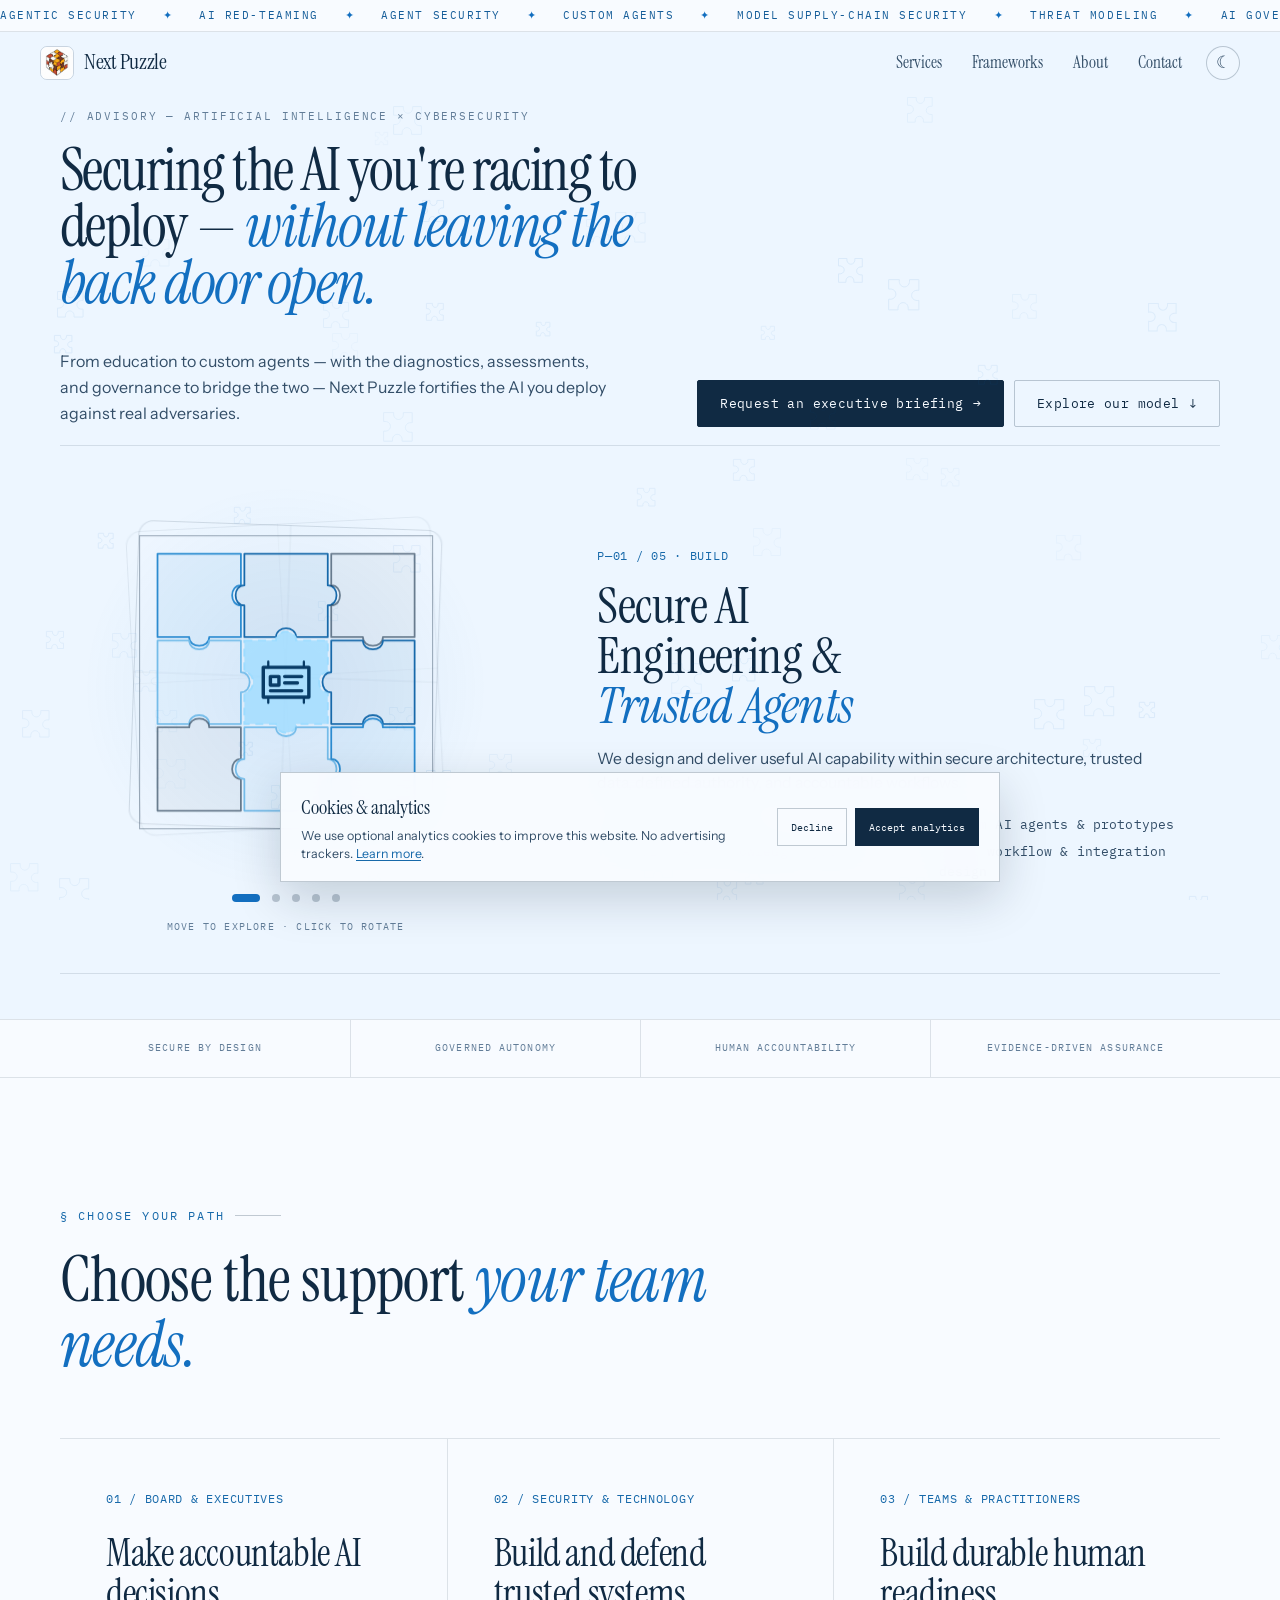
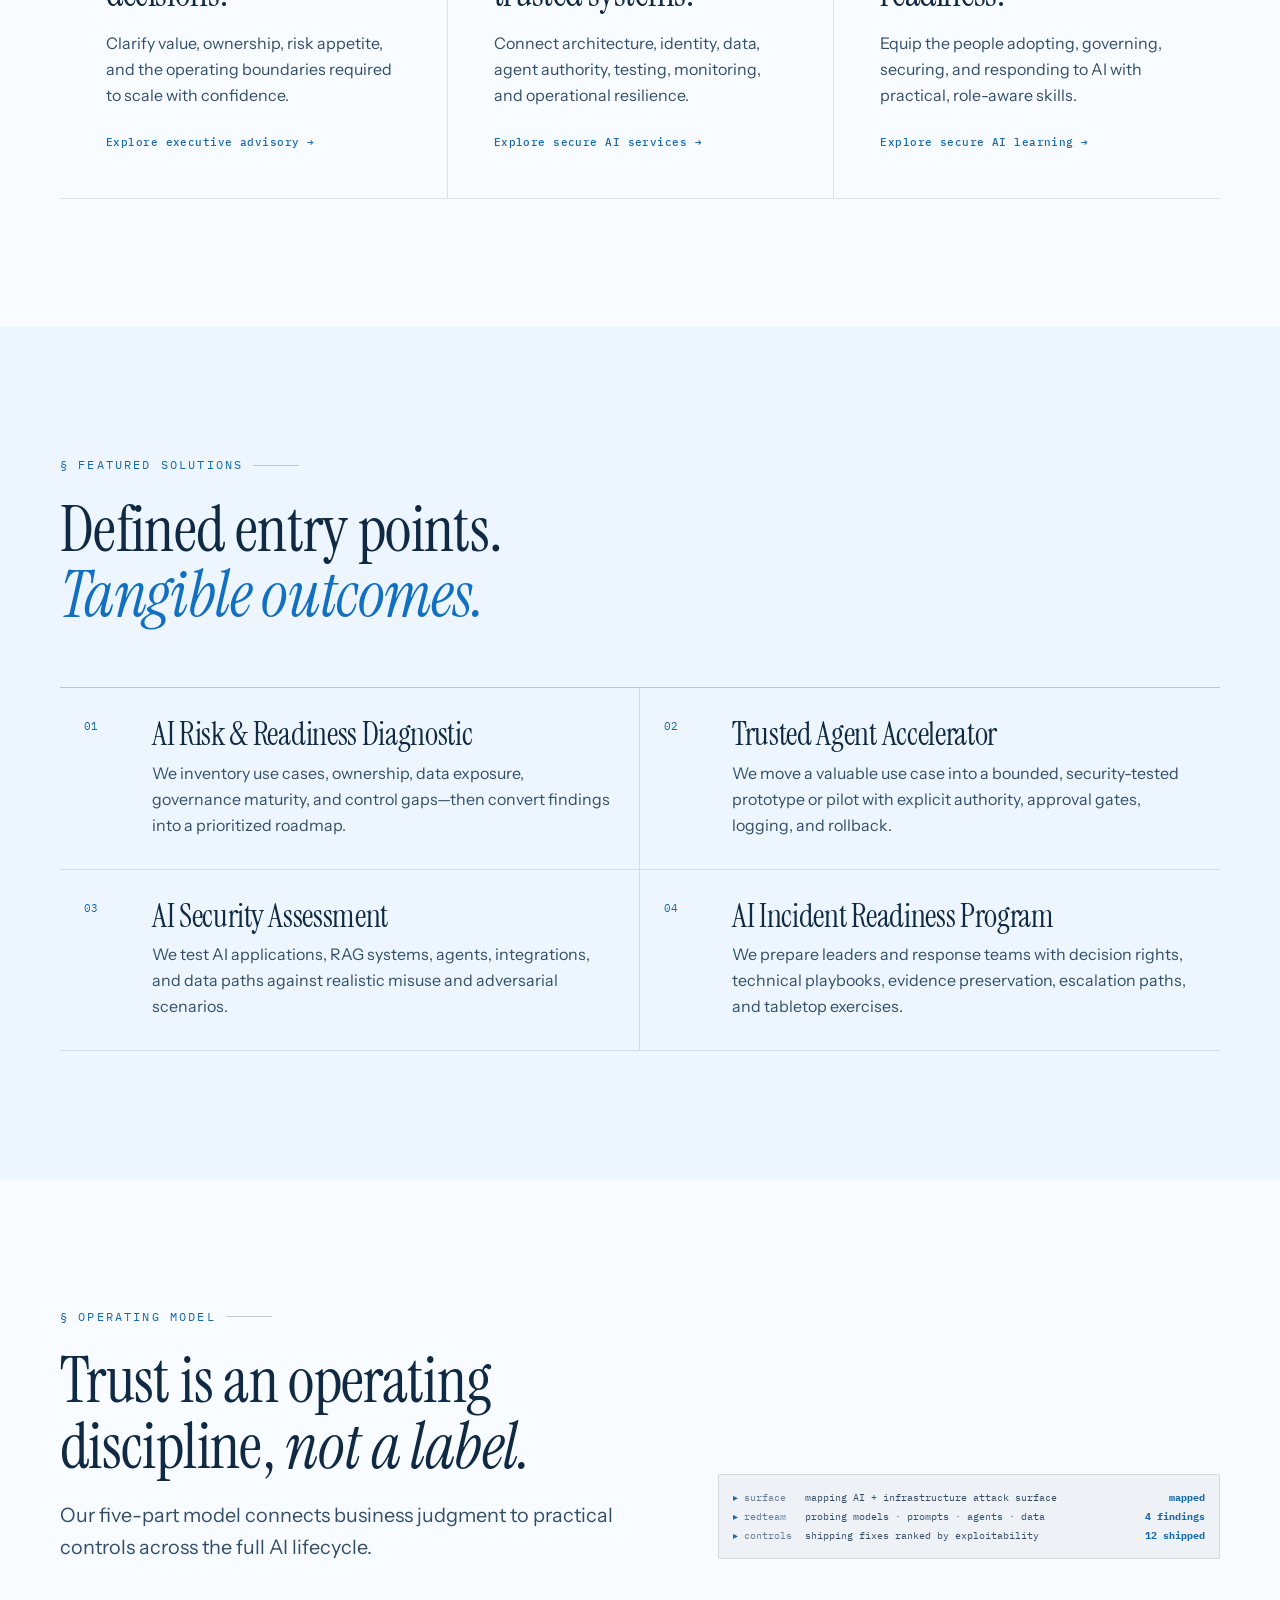
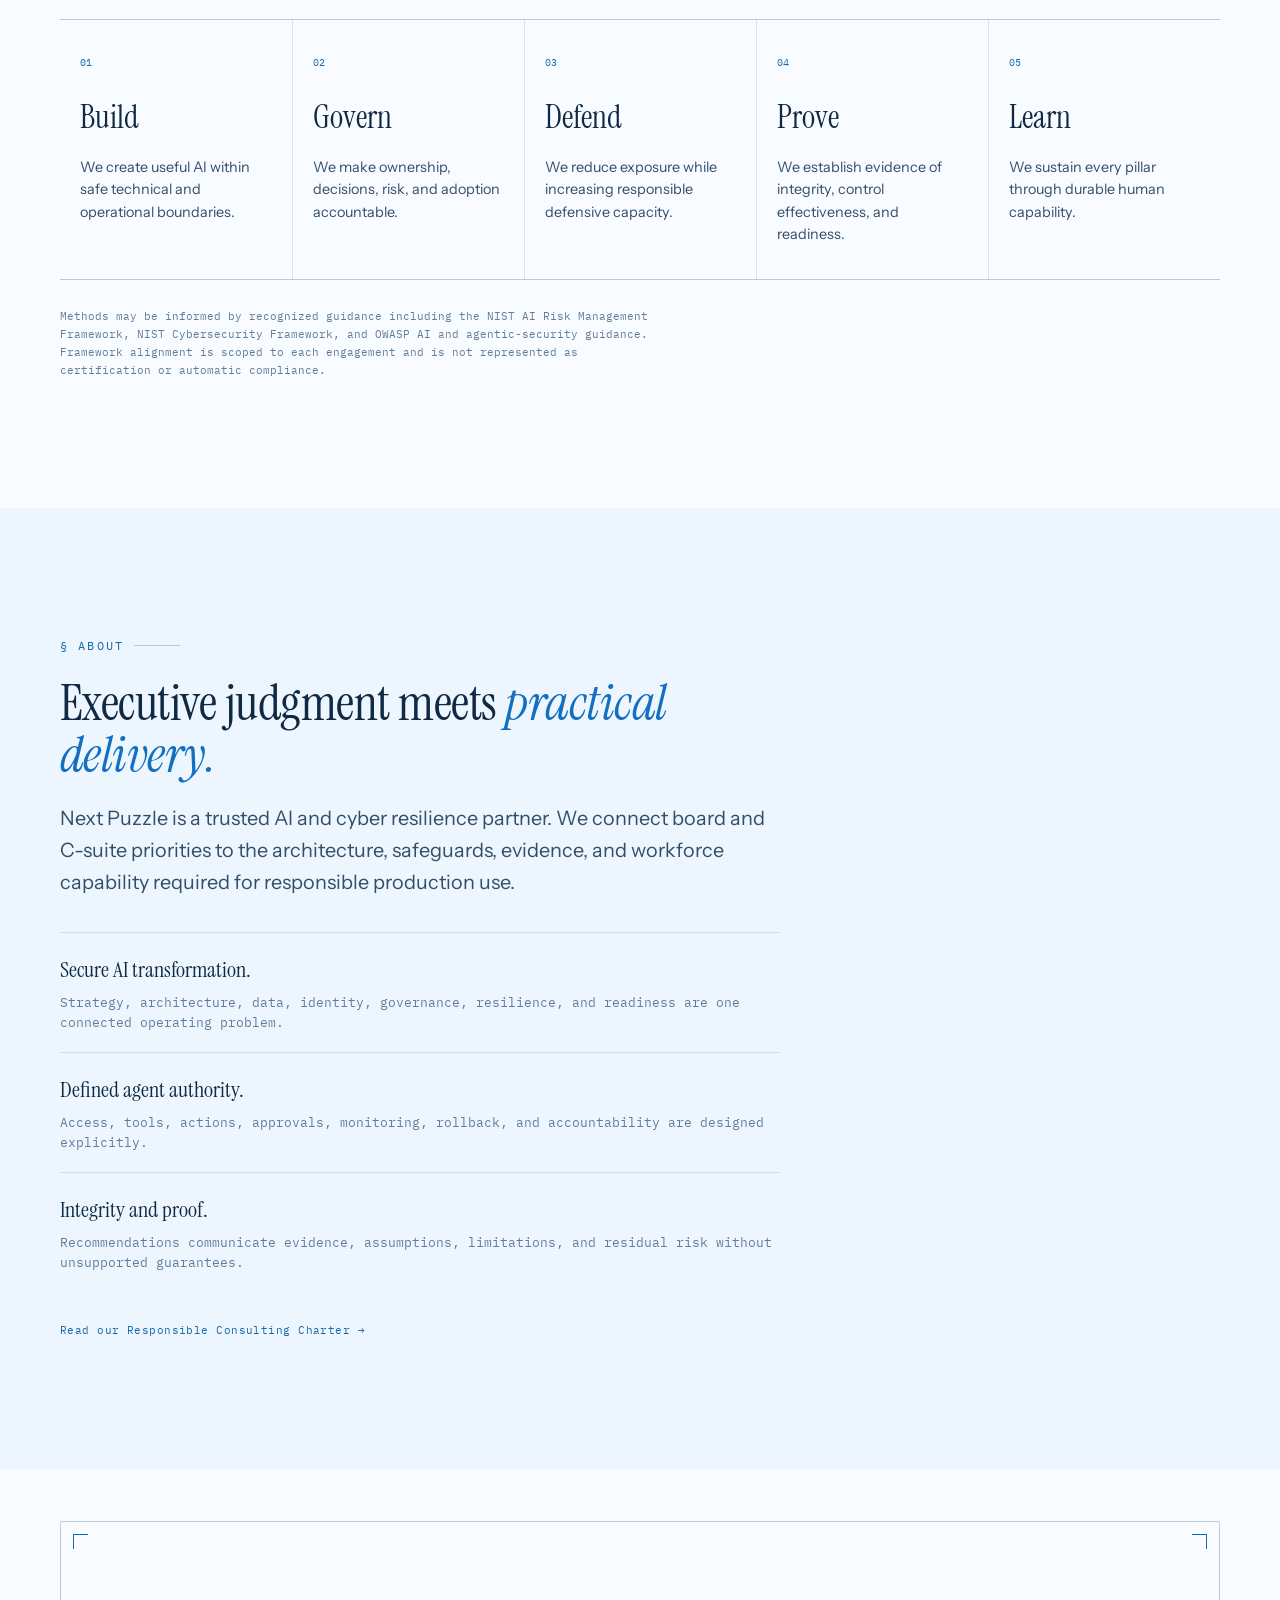
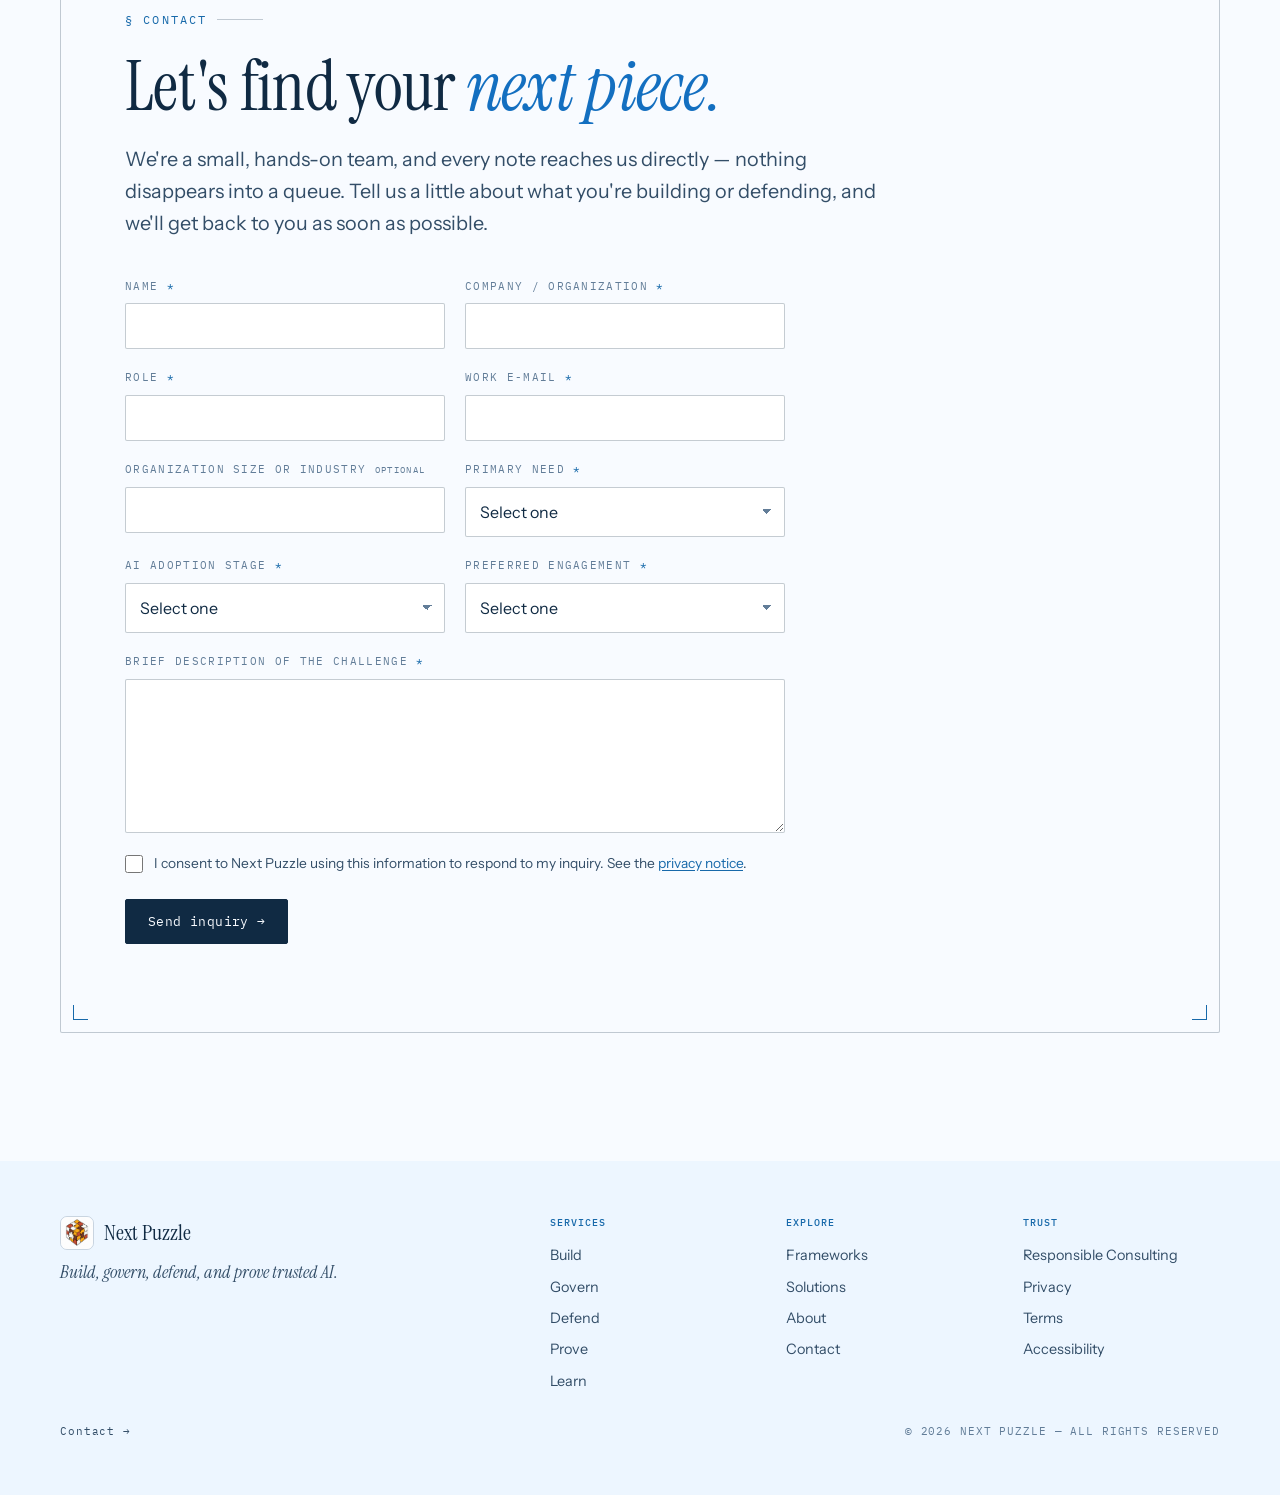
==== commit 9d993431: "Publish trusted AI site refresh and new brand mark" ====
--- a/index.html
+++ b/index.html
@@ -4,8 +4,8 @@
   <meta charset="UTF-8" />
   <meta name="viewport" content="width=device-width, initial-scale=1.0" />
   <title>Next Puzzle — AI × Cybersecurity Advisory</title>
-  <meta name="description" content="Next Puzzle is an advisory working the seam between artificial intelligence and cybersecurity — hardening the AI you ship, and turning AI into how you defend." />
-  <meta name="theme-color" content="#122c1f" />
+  <meta name="description" content="Next Puzzle helps organizations build, govern, defend, and prove trusted AI through secure engineering, accountable governance, cyber resilience, and evidence-driven assurance." />
+  <meta name="theme-color" content="#edf6ff" />
   <meta name="color-scheme" content="dark light" />
 
   <script>
@@ -18,7 +18,7 @@
   </script>
 
   <meta property="og:title" content="Next Puzzle — AI × Cybersecurity Advisory" />
-  <meta property="og:description" content="Next Puzzle secures the AI you ship and builds AI that defends — advisory at the intersection of AI and cybersecurity." />
+  <meta property="og:description" content="Build, govern, defend, and prove trusted AI with secure engineering, accountable governance, cyber resilience, and evidence-driven assurance." />
   <meta property="og:type" content="website" />
   <meta property="og:url" content="https://nextpuzzleai.com" />
 
@@ -26,9 +26,10 @@
   <link rel="preconnect" href="https://fonts.googleapis.com" />
   <link rel="preconnect" href="https://fonts.gstatic.com" crossorigin />
   <link href="https://fonts.googleapis.com/css2?family=Instrument+Serif:ital@0;1&family=Instrument+Sans:ital,wght@0,400;0,500;0,600;1,400&family=IBM+Plex+Mono:wght@400;500;600&display=swap" rel="stylesheet" />
-  <link rel="stylesheet" href="styles.css?v=20260902-04" />
+  <link rel="stylesheet" href="styles.css?v=20260908-04" />
 </head>
 <body>
+  <div class="puzzle-field" id="puzzleField" aria-hidden="true"></div>
   <!-- scrolling capability ticker -->
   <div class="ticker" aria-hidden="true">
     <div class="ticker-track">
@@ -68,15 +69,22 @@
   <!-- nav -->
   <header class="nav" id="nav">
     <a href="#top" class="brand" aria-label="Next Puzzle home">
-      <svg class="brand-glyph" viewBox="0 0 34 21" aria-hidden="true">
-        <rect x="0.75" y="0.75" width="32.5" height="19.5" rx="0.75" />
-        <path class="fib-spiral" d="M1 20A20 20 0 0 0 21 0A12 12 0 0 1 33 12A8 8 0 0 1 25 20A5 5 0 0 1 20 15A3 3 0 0 1 23 12" />
-      </svg>
+      <img class="brand-logo" src="assets/next-puzzle-logo.jpeg" alt="" width="40" height="40" />
       <span class="brand-name">Next&nbsp;Puzzle</span>
     </a>
     <nav class="nav-links" aria-label="Primary">
-      <a href="#services">Services</a>
-      <a href="#why" hidden>Thesis</a>
+      <div class="nav-services">
+        <a href="#services" aria-haspopup="true">Services</a>
+        <div class="services-menu">
+          <a href="#serviceExplorer" data-select-service="0"><b>Build</b><span>Secure engineering &amp; trusted agents</span></a>
+          <a href="#serviceExplorer" data-select-service="1"><b>Govern</b><span>Executive advisory &amp; AI governance</span></a>
+          <a href="#serviceExplorer" data-select-service="2"><b>Defend</b><span>Agent security &amp; cyber defense</span></a>
+          <a href="#serviceExplorer" data-select-service="3"><b>Prove</b><span>Integrity, assurance &amp; trust</span></a>
+          <a href="#serviceExplorer" data-select-service="4"><b>Learn</b><span>Secure AI learning &amp; readiness</span></a>
+        </div>
+      </div>
+      <a href="#frameworks">Frameworks</a>
+      <a href="#about">About</a>
       <a href="#contact">Contact</a>
     </nav>
     <button class="theme-toggle" id="themeToggle" type="button" aria-label="Switch to light theme" title="Switch to light theme">
@@ -88,45 +96,27 @@
 
   <main id="top">
     <!-- HERO -->
-    <section class="hero">
+    <section class="hero" id="services">
       <span class="frame-mark tl" aria-hidden="true"></span>
       <span class="frame-mark tr" aria-hidden="true"></span>
       <span class="frame-mark bl" aria-hidden="true"></span>
       <span class="frame-mark br" aria-hidden="true"></span>
 
-      <p class="eyebrow reveal">// ADVISORY — ARTIFICIAL INTELLIGENCE × CYBERSECURITY</p>
-      <h1 class="hero-title reveal">
-        A bridge between AI
-        <span class="ital">and cybersecurity.</span>
-      </h1>
-      <p class="hero-deck reveal">
-        From education to custom agents and everything in between, Next Puzzle helps you fortify
-        the AI you ship against real&nbsp;adversaries.
-      </p>
-
-      <nav class="hero-actions" aria-label="Hero actions">
-        <a href="#contact" class="hero-action hero-action-primary">Book a strategy call <span aria-hidden="true">→</span></a>
-        <a href="#services" class="hero-action hero-action-secondary">See the work <span aria-hidden="true">↓</span></a>
-      </nav>
-
-      <div class="readout reveal" aria-hidden="true">
-        <p><span class="rk">surface</span><span class="readout-value">mapping AI + infrastructure attack surface</span><b class="ok readout-status">mapped</b></p>
-        <p><span class="rk">redteam</span><span class="readout-value">probing models · prompts · agents · data</span><b class="ok readout-status">4 findings</b></p>
-        <p><span class="rk">controls</span><span class="readout-value">shipping fixes ranked by exploitability</span><b class="ok readout-status">12 shipped</b></p>
-      </div>
-
-    </section>
-
-    <!-- SERVICES -->
-    <section class="section" id="services">
-      <div class="section-head reveal">
-        <p class="kicker">§ Services</p>
-        <h2>Start with the piece<br /><span class="ital">you need.</span></h2>
-        <p class="lede">Focused engagements for teams learning about AI security, evaluating new
-          approaches, prototyping agents, or tracking emerging threats.</p>
-      </div>
-
-      <div class="service-explorer reveal" data-active-service="0">
+      <div class="hero-intro">
+        <div class="hero-copy">
+          <p class="eyebrow reveal">// ADVISORY — ARTIFICIAL INTELLIGENCE × CYBERSECURITY</p>
+          <h1 class="hero-title reveal">Securing the AI you're racing to deploy — <span class="ital">without leaving the back door open.</span></h1>
+        </div>
+        <div class="hero-support reveal">
+          <p class="hero-deck">From education to custom agents — with the diagnostics, assessments, and governance to bridge the two — Next Puzzle fortifies the AI you deploy against real&nbsp;adversaries.</p>
+          <nav class="hero-actions" aria-label="Hero actions">
+            <a href="#contact" class="hero-action hero-action-primary">Request an executive briefing <span aria-hidden="true">→</span></a>
+            <a href="#serviceExplorer" class="hero-action hero-action-secondary">Explore our model <span aria-hidden="true">↓</span></a>
+          </nav>
+        </div>
+      </div>
+
+      <div class="service-explorer reveal" id="serviceExplorer" data-active-service="0">
         <div class="cube-column">
           <button class="cube-stage" id="serviceCube" type="button" aria-label="Show next service">
             <span class="cube-aura" aria-hidden="true"></span>
@@ -143,83 +133,163 @@
           </button>
 
           <p class="service-current" aria-live="polite">
-            <span class="service-current-ref">S—01 / 04</span>
-            <span class="service-current-name">AI Security Education</span>
+            <span class="service-current-ref">P—01 / 05</span>
+            <span class="service-current-name">Build</span>
           </p>
 
           <div class="service-dots" role="tablist" aria-label="Service categories">
-            <button class="service-dot is-active" type="button" role="tab" aria-selected="true" aria-controls="service-panel-0" data-service="0"><span class="sr-only">AI Security Education</span></button>
-            <button class="service-dot" type="button" role="tab" aria-selected="false" aria-controls="service-panel-1" data-service="1"><span class="sr-only">Research and Advisory</span></button>
-            <button class="service-dot" type="button" role="tab" aria-selected="false" aria-controls="service-panel-2" data-service="2"><span class="sr-only">Custom Agents and Prototypes</span></button>
-            <button class="service-dot" type="button" role="tab" aria-selected="false" aria-controls="service-panel-3" data-service="3"><span class="sr-only">Cyber Threat Insights</span></button>
+            <button class="service-dot is-active" type="button" role="tab" aria-selected="true" aria-controls="service-panel-0" data-service="0"><span class="sr-only">Build</span></button>
+            <button class="service-dot" type="button" role="tab" aria-selected="false" aria-controls="service-panel-1" data-service="1"><span class="sr-only">Govern</span></button>
+            <button class="service-dot" type="button" role="tab" aria-selected="false" aria-controls="service-panel-2" data-service="2"><span class="sr-only">Defend</span></button>
+            <button class="service-dot" type="button" role="tab" aria-selected="false" aria-controls="service-panel-3" data-service="3"><span class="sr-only">Prove</span></button>
+            <button class="service-dot" type="button" role="tab" aria-selected="false" aria-controls="service-panel-4" data-service="4"><span class="sr-only">Learn</span></button>
           </div>
           <p class="cube-hint"><span class="hint-pointer">Move to explore · click to rotate</span><span class="hint-touch">Tap cube to change service</span></p>
         </div>
 
         <div class="service-panels">
           <article class="service-panel is-active" id="service-panel-0" role="tabpanel">
-            <span class="entry-ref">S—01 / 04</span>
-            <h3>AI Security <span class="ital">Education</span></h3>
-            <p>Clear, current education for leaders and technical teams navigating the security implications of AI and machine learning.</p>
+            <span class="entry-ref">P—01 / 05 · BUILD</span>
+            <h3>Secure AI Engineering &amp; <span class="ital">Trusted Agents</span></h3>
+            <p>We design and deliver useful AI capability within secure architecture, trusted data, defined authority, and accountable workflows.</p>
             <ul class="specs">
-              <li>Executive briefings &amp; team workshops</li>
-              <li>AI threat landscape education</li>
-              <li>Prompt-injection &amp; agent-risk demonstrations</li>
-              <li>Responsible AI fundamentals</li>
+              <li>Secure AI systems</li>
+              <li>Custom AI agents &amp; prototypes</li>
+              <li>Secure RAG &amp; knowledge systems</li>
+              <li>Agent workflow &amp; integration design</li>
             </ul>
           </article>
 
           <article class="service-panel" id="service-panel-1" role="tabpanel" hidden>
-            <span class="entry-ref">S—02 / 04</span>
-            <h3>Research &amp; <span class="ital">Advisory</span></h3>
-            <p>Independent research and practical guidance to help teams evaluate AI security questions without the hype.</p>
+            <span class="entry-ref">P—02 / 05 · GOVERN</span>
+            <h3>Executive Advisory &amp; <span class="ital">AI Governance</span></h3>
+            <p>We help leaders make sound AI decisions and establish an operating model that enables innovation without unmanaged enterprise risk.</p>
             <ul class="specs">
-              <li>Literature &amp; technology reviews</li>
-              <li>AI use-case and risk mapping</li>
-              <li>Security-focused design feedback</li>
-              <li>NIST AI RMF orientation</li>
+              <li>Executive &amp; board AI advisory</li>
+              <li>AI risk &amp; readiness diagnostic</li>
+              <li>AI strategy &amp; governance</li>
+              <li>Accountability &amp; risk management</li>
             </ul>
           </article>
 
           <article class="service-panel" id="service-panel-2" role="tabpanel" hidden>
-            <span class="entry-ref">S—03 / 04</span>
-            <h3>Custom Agents &amp; <span class="ital">Prototypes</span></h3>
-            <p>Purpose-built prototypes and evaluations that help teams explore where AI agents can support research, analysis, and security workflows—and test how agents and LLMs perform under realistic conditions.</p>
+            <span class="entry-ref">P—03 / 05 · DEFEND</span>
+            <h3>Agent Security &amp; <span class="ital">AI-Enabled Defense</span></h3>
+            <p>We secure AI systems against adversarial misuse and apply AI to increase cyber team capacity, speed, coverage, and decision quality.</p>
             <ul class="specs">
-              <li>Workflow discovery &amp; prototyping</li>
-              <li>Human-in-the-loop agent design</li>
-              <li>Agent training &amp; evaluation harnesses</li>
-              <li>Benchmarking, evals &amp; test scenarios</li>
+              <li>Agent security &amp; AI identity</li>
+              <li>Cyber threat intelligence</li>
+              <li>AI-enabled cyber defense</li>
+              <li>AI incident readiness &amp; resilience</li>
             </ul>
           </article>
 
           <article class="service-panel" id="service-panel-3" role="tabpanel" hidden>
-            <span class="entry-ref">S—04 / 04</span>
-            <h3>Cyber Threat <span class="ital">Insights</span></h3>
-            <p>Focused analysis that connects developments in cyber threats with the ways organizations are adopting AI.</p>
+            <span class="entry-ref">P—04 / 05 · PROVE</span>
+            <h3>AI Integrity, Assurance &amp; <span class="ital">Trust</span></h3>
+            <p>We establish evidence that an AI system or agent is sufficiently secure, controlled, traceable, and reliable for its intended business use.</p>
             <ul class="specs">
-              <li>Threat trend briefings</li>
-              <li>Adversary tactic &amp; technique research</li>
-              <li>AI-focused scenario discussions</li>
-              <li>Tabletop exercise facilitation</li>
+              <li>Data &amp; model integrity</li>
+              <li>Audit evidence &amp; board reporting</li>
+              <li>Secure AI launch gate</li>
+              <li>Continuous AI assurance</li>
             </ul>
           </article>
-        </div>
-      </div>
+
+          <article class="service-panel" id="service-panel-4" role="tabpanel" hidden>
+            <span class="entry-ref">P—05 / 05 · LEARN</span>
+            <h3>Secure AI Learning &amp; <span class="ital">Readiness</span></h3>
+            <p>We equip leaders, builders, defenders, and the wider workforce with practical skills to adopt, govern, secure, and respond to AI responsibly.</p>
+            <ul class="specs">
+              <li>Executive education</li>
+              <li>Team workshops</li>
+              <li>Secure AI builder workshops</li>
+              <li>Technical training</li>
+            </ul>
+          </article>
+        </div>
+      </div>
+    </section>
+
+    <section class="trust-strip" aria-label="How we work">
+      <span>Secure by design</span><span>Governed autonomy</span><span>Human accountability</span><span>Evidence-driven assurance</span>
+    </section>
+
+    <section class="section pathways" id="solutions">
+      <div class="section-head reveal">
+        <p class="kicker">§ Choose your path</p>
+        <h2>Choose the support <span class="ital">your team needs.</span></h2>
+      </div>
+      <div class="path-grid reveal">
+        <a class="path-card" href="#contact">
+          <span class="entry-ref">01 / BOARD &amp; EXECUTIVES</span>
+          <h3>Make accountable AI decisions.</h3>
+          <p>Clarify value, ownership, risk appetite, and the operating boundaries required to scale with confidence.</p>
+          <b>Explore executive advisory →</b>
+        </a>
+        <a class="path-card" href="#serviceExplorer">
+          <span class="entry-ref">02 / SECURITY &amp; TECHNOLOGY</span>
+          <h3>Build and defend trusted systems.</h3>
+          <p>Connect architecture, identity, data, agent authority, testing, monitoring, and operational resilience.</p>
+          <b>Explore secure AI services →</b>
+        </a>
+        <a class="path-card" href="#serviceExplorer" data-select-service="4">
+          <span class="entry-ref">03 / TEAMS &amp; PRACTITIONERS</span>
+          <h3>Build durable human readiness.</h3>
+          <p>Equip the people adopting, governing, securing, and responding to AI with practical, role-aware skills.</p>
+          <b>Explore secure AI learning →</b>
+        </a>
+      </div>
+    </section>
+
+    <section class="section featured" id="featured">
+      <div class="section-head reveal">
+        <p class="kicker">§ Featured solutions</p>
+        <h2>Defined entry points.<br /><span class="ital">Tangible outcomes.</span></h2>
+      </div>
+      <div class="solution-grid reveal">
+        <article><span>01</span><h3>AI Risk &amp; Readiness Diagnostic</h3><p>We inventory use cases, ownership, data exposure, governance maturity, and control gaps—then convert findings into a prioritized roadmap.</p></article>
+        <article><span>02</span><h3>Trusted Agent Accelerator</h3><p>We move a valuable use case into a bounded, security-tested prototype or pilot with explicit authority, approval gates, logging, and rollback.</p></article>
+        <article><span>03</span><h3>AI Security Assessment</h3><p>We test AI applications, RAG systems, agents, integrations, and data paths against realistic misuse and adversarial scenarios.</p></article>
+        <article><span>04</span><h3>AI Incident Readiness Program</h3><p>We prepare leaders and response teams with decision rights, technical playbooks, evidence preservation, escalation paths, and tabletop exercises.</p></article>
+      </div>
+    </section>
+
+    <section class="section operating-model" id="frameworks">
+      <div class="model-head">
+        <div class="model-intro reveal">
+          <p class="kicker">§ Operating model</p>
+          <h2>Trust is an operating discipline, <span class="ital">not a label.</span></h2>
+          <p class="lede">Our five-part model connects business judgment to practical controls across the full AI lifecycle.</p>
+        </div>
+        <div class="readout model-readout reveal" aria-label="Live capability board">
+          <p><span class="rk">surface</span><span class="readout-value">mapping AI + infrastructure attack surface</span><b class="ok readout-status">mapped</b></p>
+          <p><span class="rk">redteam</span><span class="readout-value">probing models · prompts · agents · data</span><b class="ok readout-status">4 findings</b></p>
+          <p><span class="rk">controls</span><span class="readout-value">shipping fixes ranked by exploitability</span><b class="ok readout-status">12 shipped</b></p>
+        </div>
+      </div>
+      <ol class="model-steps reveal">
+        <li><span>01</span><b>Build</b><p>We create useful AI within safe technical and operational boundaries.</p></li>
+        <li><span>02</span><b>Govern</b><p>We make ownership, decisions, risk, and adoption accountable.</p></li>
+        <li><span>03</span><b>Defend</b><p>We reduce exposure while increasing responsible defensive capacity.</p></li>
+        <li><span>04</span><b>Prove</b><p>We establish evidence of integrity, control effectiveness, and readiness.</p></li>
+        <li><span>05</span><b>Learn</b><p>We sustain every pillar through durable human capability.</p></li>
+      </ol>
+      <p class="framework-note reveal">Methods may be informed by recognized guidance including the NIST AI Risk Management Framework, NIST Cybersecurity Framework, and OWASP AI and agentic-security guidance. Framework alignment is scoped to each engagement and is not represented as certification or automatic compliance.</p>
     </section>
 
     <!-- THESIS / WHY -->
-    <section class="section thesis" id="why" hidden>
+    <section class="section thesis" id="about">
       <div class="thesis-copy reveal">
-        <p class="kicker">§ Thesis</p>
-        <h2>Rare people who speak <span class="ital">both languages.</span></h2>
-        <p class="lede">Most firms hand you an AI team or a security team. The dangerous problems live
-          in between — and they need people fluent in both. That's the only place we work.</p>
+        <p class="kicker">§ About</p>
+        <h2>Executive judgment meets <span class="ital">practical delivery.</span></h2>
+        <p class="lede">Next Puzzle is a trusted AI and cyber resilience partner. We connect board and C-suite priorities to the architecture, safeguards, evidence, and workforce capability required for responsible production use.</p>
         <dl class="tenets">
-          <div><dt>Practitioners, not slideware.</dt><dd>Everything we recommend, we've shipped or broken ourselves.</dd></div>
-          <div><dt>Offense informs defense.</dt><dd>We build controls the way an attacker would test them.</dd></div>
-          <div><dt>Signal over ceremony.</dt><dd>Findings ranked by exploitability and impact — no 200-page PDFs.</dd></div>
+          <div><dt>Secure AI transformation.</dt><dd>Strategy, architecture, data, identity, governance, resilience, and readiness are one connected operating problem.</dd></div>
+          <div><dt>Defined agent authority.</dt><dd>Access, tools, actions, approvals, monitoring, rollback, and accountability are designed explicitly.</dd></div>
+          <div><dt>Integrity and proof.</dt><dd>Recommendations communicate evidence, assumptions, limitations, and residual risk without unsupported guarantees.</dd></div>
         </dl>
+        <a class="text-link" href="responsible-consulting.html">Read our Responsible Consulting Charter →</a>
       </div>
     </section>
 
@@ -234,8 +304,7 @@
         <h2>Let's find your <span class="ital">next piece.</span></h2>
         <p class="lede">We're a small, hands-on team, and every note reaches us directly — nothing
           disappears into a queue. Tell us a little about what you're building or defending, and we'll
-          write back within a couple of days with a thought or two and, if it feels like a fit, a time
-          to talk.</p>
+          get back to you as soon as possible.</p>
 
         <form class="inquiry" id="inquiry" method="post" action="contact.php" novalidate>
           <div class="field-row">
@@ -248,14 +317,47 @@
               <input id="f-org" name="org" type="text" required maxlength="120" autocomplete="organization" />
             </div>
           </div>
+          <div class="field-row">
+            <div class="field">
+              <label for="f-role">Role <span class="req" aria-hidden="true">*</span></label>
+              <input id="f-role" name="role" type="text" required maxlength="120" autocomplete="organization-title" />
+            </div>
+            <div class="field">
+              <label for="f-email">Work e-mail <span class="req" aria-hidden="true">*</span></label>
+              <input id="f-email" name="email" type="email" required maxlength="150" autocomplete="email" />
+            </div>
+          </div>
+          <div class="field-row">
+            <div class="field">
+              <label for="f-context">Organization size or industry <span class="optional">Optional</span></label>
+              <input id="f-context" name="context" type="text" maxlength="160" />
+            </div>
+            <div class="field">
+              <label for="f-need">Primary need <span class="req" aria-hidden="true">*</span></label>
+              <select id="f-need" name="need" required>
+                <option value="">Select one</option><option>Build secure AI capability</option><option>Govern AI adoption</option><option>Defend AI systems</option><option>Prove AI integrity and readiness</option><option>Educate leaders or teams</option><option>Responsible disclosure</option><option>Other</option>
+              </select>
+            </div>
+          </div>
+          <div class="field-row">
+            <div class="field">
+              <label for="f-stage">AI adoption stage <span class="req" aria-hidden="true">*</span></label>
+              <select id="f-stage" name="stage" required>
+                <option value="">Select one</option><option>Exploring</option><option>Experimenting</option><option>Piloting</option><option>In production</option><option>Scaling</option><option>Not sure</option>
+              </select>
+            </div>
+            <div class="field">
+              <label for="f-engagement">Preferred engagement <span class="req" aria-hidden="true">*</span></label>
+              <select id="f-engagement" name="engagement" required>
+                <option value="">Select one</option><option>Executive advisory</option><option>Assessment</option><option>Workshop</option><option>Training</option><option>Technical review</option><option>Speaking</option><option>Other</option>
+              </select>
+            </div>
+          </div>
           <div class="field">
-            <label for="f-email">E-mail <span class="req" aria-hidden="true">*</span></label>
-            <input id="f-email" name="email" type="email" required maxlength="150" autocomplete="email" />
-          </div>
-          <div class="field">
-            <label for="f-message">Message <span class="req" aria-hidden="true">*</span></label>
+            <label for="f-message">Brief description of the challenge <span class="req" aria-hidden="true">*</span></label>
             <textarea id="f-message" name="message" required rows="5" maxlength="4000"></textarea>
           </div>
+          <label class="consent" for="f-consent"><input id="f-consent" name="consent" type="checkbox" value="yes" required /><span>I consent to Next Puzzle using this information to respond to my inquiry. See the <a href="privacy.html">privacy notice</a>.</span></label>
           <div class="hp" aria-hidden="true">
             <label>Leave this field empty
               <input type="text" name="website" tabindex="-1" autocomplete="off" />
@@ -271,20 +373,29 @@
   </main>
 
   <footer class="footer">
-    <div class="footer-top">
-      <svg class="brand-glyph" viewBox="0 0 34 21" aria-hidden="true">
-        <rect x="0.75" y="0.75" width="32.5" height="19.5" rx="0.75" />
-        <path class="fib-spiral" d="M1 20A20 20 0 0 0 21 0A12 12 0 0 1 33 12A8 8 0 0 1 25 20A5 5 0 0 1 20 15A3 3 0 0 1 23 12" />
-      </svg>
-      <span class="footer-name">Next Puzzle</span>
+    <div class="footer-grid">
+      <div class="footer-brand">
+        <div class="footer-top">
+          <img class="brand-logo" src="assets/next-puzzle-logo.jpeg" alt="" width="40" height="40" />
+          <span class="footer-name">Next Puzzle</span>
+        </div>
+        <p class="footer-tag">Build, govern, defend, and prove trusted AI.</p>
+      </div>
+      <nav class="footer-links" aria-label="Services"><b>Services</b><a href="#serviceExplorer">Build</a><a href="#serviceExplorer">Govern</a><a href="#serviceExplorer">Defend</a><a href="#serviceExplorer">Prove</a><a href="#serviceExplorer">Learn</a></nav>
+      <nav class="footer-links" aria-label="Explore"><b>Explore</b><a href="#frameworks">Frameworks</a><a href="#featured">Solutions</a><a href="#about">About</a><a href="#contact">Contact</a></nav>
+      <nav class="footer-links" aria-label="Policies"><b>Trust</b><a href="responsible-consulting.html">Responsible Consulting</a><a href="privacy.html">Privacy</a><a href="terms.html">Terms</a><a href="accessibility.html">Accessibility</a></nav>
     </div>
-    <p class="footer-tag">Advisory at the intersection of AI &amp; cybersecurity.</p>
     <div class="footer-meta">
       <a href="#contact">Contact&nbsp;→</a>
       <span>© <span id="year">2026</span> NEXT PUZZLE — ALL RIGHTS RESERVED</span>
     </div>
   </footer>
 
-  <script src="script.js?v=20260902-04"></script>
+  <aside class="cookie-banner" id="cookieBanner" aria-labelledby="cookieTitle" hidden>
+    <div><b id="cookieTitle">Cookies &amp; analytics</b><p>We use optional analytics cookies to improve this website. No advertising trackers. <a href="privacy.html#analytics">Learn more</a>.</p></div>
+    <div class="cookie-actions"><button type="button" class="cookie-decline" id="cookieDecline">Decline</button><button type="button" class="cookie-accept" id="cookieAccept">Accept analytics</button></div>
+  </aside>
+
+  <script src="script.js?v=20260907-06"></script>
 </body>
 </html>
--- a/styles.css
+++ b/styles.css
@@ -44,26 +44,26 @@
 
 :root[data-theme="light"] {
   color-scheme: light;
-  --paper:     #ffffff;
-  --green:     #f7eff6;
-  --paper-2:   #f4f0f4;
-  --ink:       #211820;
-  --ink-2:     #51434f;
-  --muted:     #756774;
-  --line:      rgba(33,24,32,0.13);
-  --line-2:    rgba(33,24,32,0.26);
-  --rust:      #315c48;
-  --ember:     #315c48;
-  --rust-deep: #234737;
-  --ticker-text: #183d2e;
-  --counter:   #c5225f;
-  --cube-1:    #c5225f;
-  --cube-2:    #315c48;
-  --cube-3:    #211820;
-  --cube-4:    #e58aa8;
-  --cube-core: #29151f;
-  --cube-missing: #8fd7eb;
-  --cube-icon: #174f60;
+  --paper:     #f8fbff;
+  --green:     #edf6ff;
+  --paper-2:   #e7f1fc;
+  --ink:       #102a43;
+  --ink-2:     #334e68;
+  --muted:     #627d98;
+  --line:      rgba(16,42,67,0.12);
+  --line-2:    rgba(16,42,67,0.24);
+  --rust:      #1769aa;
+  --ember:     #2486ce;
+  --rust-deep: #0b4f87;
+  --ticker-text: #155d99;
+  --counter:   #136fc0;
+  --cube-1:    #2b8bd0;
+  --cube-2:    #1769aa;
+  --cube-3:    #102a43;
+  --cube-4:    #75bce9;
+  --cube-core: #dceeff;
+  --cube-missing: #9ddcff;
+  --cube-icon: #073b66;
 }
 
 :root[data-theme="dark"] { color-scheme: dark; }
@@ -80,6 +80,9 @@
   overflow-x: hidden;
   transition: background-color .28s var(--ease), color .28s var(--ease);
 }
+.puzzle-field { position: fixed; inset: calc(var(--ticker-h) + 62px) 0 0; z-index: 3; pointer-events: none; overflow: hidden; }
+.float-piece { position: absolute; overflow: visible; color: var(--counter); opacity: var(--piece-opacity, .1); will-change: transform; }
+.float-piece path { fill: color-mix(in srgb, var(--counter) 2%, transparent); stroke: currentColor; stroke-width: 1; vector-effect: non-scaling-stroke; }
 /* full-bleed section helper: color spans the viewport, content stays centered */
 .section, .footer {
   padding-inline: max(clamp(18px, 5vw, 40px), calc((100% - var(--maxw)) / 2));
@@ -94,7 +97,7 @@
 
 /* mono utilities */
 .kicker, .eyebrow, .entry-ref, .step-num, .nav-links em, .stat b i,
-.ticker, .readout, .nav-cta, .nav-toggle, .footer-meta {
+.ticker, .readout, .nav-toggle, .footer-meta {
   font-family: var(--mono);
 }
 
@@ -123,23 +126,28 @@
   border-bottom: 1px solid var(--line);
   background: color-mix(in srgb, var(--paper) 94%, transparent);
 }
-.brand { display: flex; align-items: baseline; gap: 10px; margin-right: auto; }
-.brand-glyph {
-  width: 24px; height: auto; flex: 0 0 auto; color: var(--rust); transform: translateY(2px);
-  fill: none; stroke: currentColor; stroke-width: 1.5; vector-effect: non-scaling-stroke;
-}
-.brand-glyph .fib-spiral { stroke: var(--counter); stroke-width: 1.35; stroke-linecap: round; }
+.brand { display: flex; align-items: center; gap: 10px; margin-right: auto; }
+.brand-logo {
+  width: 34px; height: 34px; flex: 0 0 auto; display: block; object-fit: cover;
+  border: 1px solid color-mix(in srgb, var(--ink) 16%, transparent); border-radius: 7px;
+}
 .brand-name { font-family: var(--serif); font-size: 1.35rem; letter-spacing: -0.02em; }
 .nav-links { display: flex; gap: 30px; }
+.nav-services { position: relative; }
 .nav-links a { font-family: var(--serif); font-size: 1.05rem; color: var(--ink-2); transition: color .2s; }
 .nav-links a em { font-family: var(--mono); font-style: normal; font-size: 0.62rem; color: var(--muted); vertical-align: super; margin-right: 3px; letter-spacing: 0; }
 .nav-links a:hover { color: var(--rust); }
-.nav-cta {
-  font-size: 11px; letter-spacing: 0.08em; text-transform: uppercase;
-  border: 1px solid var(--line-2); padding: 9px 15px; border-radius: var(--r);
-  transition: background .2s, color .2s, border-color .2s;
-}
-.nav-cta:hover { background: var(--ink); color: var(--paper); border-color: var(--ink); }
+.services-menu {
+  position: absolute; top: calc(100% + 17px); left: 50%; width: 330px; padding: 10px;
+  background: color-mix(in srgb, var(--paper) 97%, transparent); border: 1px solid var(--line-2);
+  box-shadow: 0 18px 46px rgba(7,25,42,.14); opacity: 0; visibility: hidden;
+  transform: translate(-50%, -6px); transition: opacity .2s, transform .2s, visibility .2s;
+}
+.nav-services:hover .services-menu, .nav-services:focus-within .services-menu { opacity: 1; visibility: visible; transform: translate(-50%, 0); }
+.services-menu a { display: grid; grid-template-columns: 64px 1fr; gap: 10px; padding: 9px 10px; border-bottom: 1px solid var(--line); }
+.services-menu a:last-child { border-bottom: 0; }
+.services-menu b { font-family: var(--mono); color: var(--rust); font-size: 10px; letter-spacing: .08em; text-transform: uppercase; }
+.services-menu span { font-family: var(--sans); color: var(--ink-2); font-size: 12px; line-height: 1.35; }
 .nav-toggle { display: none; background: none; border: 1px solid var(--line-2); border-radius: var(--r);
   padding: 8px 12px; font-size: 11px; letter-spacing: 0.1em; cursor: pointer; color: var(--ink); }
 .theme-toggle {
@@ -158,9 +166,7 @@
 /* ---------- shared layout ---------- */
 .section { padding-block: clamp(72px, 11vw, 128px); }
 #services {
-  position: relative; z-index: 2; padding-bottom: clamp(36px, 4vw, 52px);
-  background: var(--paper); border-radius: 18px 18px 0 0;
-  box-shadow: 0 -28px 60px rgba(19, 12, 18, .12);
+  position: relative; z-index: 2;
 }
 .contact { position: relative; z-index: 2; padding-top: clamp(36px, 4vw, 52px); background: var(--paper); }
 .thesis { background: var(--green); }   /* alternating band */
@@ -187,16 +193,19 @@
 
 /* ---------- hero ---------- */
 .hero {
-  position: sticky; top: 0; z-index: 0; min-height: 100svh; background: var(--green);   /* pinned first band */
-  padding-top: clamp(98px, 11vh, 124px); padding-bottom: clamp(42px, 6vh, 72px);
+  position: relative; min-height: 100svh; background: var(--green);
+  padding-top: clamp(108px, 12vh, 132px); padding-bottom: clamp(36px, 5vh, 60px);
   padding-inline: max(clamp(18px, 5vw, 40px), calc((100% - var(--maxw)) / 2));
 }
 .hero > .frame-mark { display: none; }   /* crop-marks don't suit full-bleed bands */
-.eyebrow { font-size: 12px; letter-spacing: 0.16em; color: var(--muted); margin-bottom: 30px; }
-.hero-title { font-size: clamp(3rem, 9.2vw, 7rem); max-width: 15ch; letter-spacing: -0.02em; }
+.hero-intro { display: block; }
+.hero-copy, .hero-support { min-width: 0; }
+.hero-support { display: grid; grid-template-columns: minmax(0, 650px) auto; gap: clamp(28px, 6vw, 80px); align-items: end; margin-top: clamp(24px, 3vw, 38px); }
+.eyebrow { font-size: 11px; letter-spacing: 0.17em; color: var(--muted); margin-bottom: 16px; }
+.hero-title { font-size: clamp(2.65rem, 4.7vw, 4.25rem); max-width: 23ch; line-height: .94; letter-spacing: -0.025em; }
 .hero-title .ital { color: var(--counter); display: inline; }
 .section-head h2 .ital, .thesis-copy h2 .ital, .cta h2 .ital { color: var(--counter); }
-.hero-deck { font-size: clamp(1.1rem, 1.9vw, 1.4rem); color: var(--ink-2); max-width: 58ch; margin-top: clamp(18px, 3vh, 30px); }
+.hero-deck { font-size: clamp(.97rem, 1.25vw, 1.08rem); line-height: 1.62; color: var(--ink-2); max-width: 54ch; margin-top: 0; }
 
 /* system readout */
 .readout {
@@ -217,7 +226,7 @@
   100% { opacity: .42; transform: rotateX(-72deg) translateY(2px); }
 }
 
-.hero-actions { display: flex; flex-wrap: wrap; gap: 12px; margin-top: clamp(20px, 3vh, 30px); }
+.hero-actions { display: flex; flex-wrap: wrap; gap: 10px; margin-top: 20px; }
 .hero-action {
   display: inline-flex; align-items: center; justify-content: center; gap: 9px;
   min-height: 46px; padding: 12px 22px; border: 1px solid var(--line-2); border-radius: var(--r);
@@ -228,7 +237,6 @@
 .hero-action-primary:hover { color: var(--paper); background: var(--rust); border-color: var(--rust); transform: translateY(-2px); }
 .hero-action-secondary:hover { background: var(--paper-2); border-color: var(--ink); }
 .hero-action:focus-visible { outline: 2px solid var(--counter); outline-offset: 3px; }
-
 /* corner registration / crop marks (puzzle-piece edges) */
 .frame-mark { position: absolute; width: 15px; height: 15px; pointer-events: none; }
 .frame-mark.tl { top: clamp(110px,15vh,150px); left: 4px; border-top: 1.5px solid var(--rust); border-left: 1.5px solid var(--rust); }
@@ -249,15 +257,15 @@
 
 /* ---------- services catalog ---------- */
 .service-explorer {
-  display: grid; grid-template-columns: minmax(360px, .95fr) minmax(340px, 1.05fr);
-  align-items: center; gap: clamp(48px, 8vw, 112px); min-height: 520px;
+  display: grid; grid-template-columns: minmax(290px, .84fr) minmax(340px, 1.16fr);
+  align-items: center; gap: clamp(36px, 7vw, 86px); min-height: 450px;
   border-top: 1px solid var(--line); border-bottom: 1px solid var(--line);
-  padding-block: clamp(34px, 5vw, 68px);
+  margin-top: 18px; padding-block: clamp(24px, 3vw, 38px);
 }
 .cube-column { min-width: 0; text-align: center; }
 .cube-stage {
-  --cube-size: clamp(230px, 26vw, 305px);
-  position: relative; display: grid; place-items: center; width: 100%; min-height: 560px;
+  --cube-size: clamp(205px, 21vw, 258px);
+  position: relative; display: grid; place-items: center; width: 100%; min-height: 390px;
   border: 0; padding: 0; color: inherit; background: transparent; cursor: pointer;
   perspective: 1050px; perspective-origin: 50% 44%; isolation: isolate;
 }
@@ -286,6 +294,7 @@
 .service-explorer[data-active-service="1"] .puzzle-cube { transform: rotateX(0deg) rotateY(90deg) rotateZ(0deg); }
 .service-explorer[data-active-service="2"] .puzzle-cube { transform: rotateX(-90deg) rotateY(0deg) rotateZ(0deg); }
 .service-explorer[data-active-service="3"] .puzzle-cube { transform: rotateX(0deg) rotateY(180deg) rotateZ(0deg); }
+.service-explorer[data-active-service="4"] .puzzle-cube { transform: rotateX(0deg) rotateY(-90deg) rotateZ(0deg); }
 .cube-face {
   position: absolute; inset: 0; display: block; overflow: visible;
   background: color-mix(in srgb, var(--paper) 7%, transparent);
@@ -317,7 +326,8 @@
 .service-explorer[data-active-service="0"] .cube-front .piece-icon,
 .service-explorer[data-active-service="1"] .cube-left .piece-icon,
 .service-explorer[data-active-service="2"] .cube-top .piece-icon,
-.service-explorer[data-active-service="3"] .cube-back .piece-icon { opacity: 1; }
+.service-explorer[data-active-service="3"] .cube-back .piece-icon,
+.service-explorer[data-active-service="4"] .cube-right .piece-icon { opacity: 1; }
 .service-dots { position: relative; z-index: 5; display: flex; align-items: center; justify-content: center; gap: 12px; margin-top: 20px; }
 .service-current { display: none; }
 .service-dot {
@@ -329,13 +339,13 @@
 .service-dot:focus-visible { outline: 2px solid var(--counter); outline-offset: 4px; }
 .cube-hint { margin-top: 17px; color: var(--muted); font-family: var(--mono); font-size: 10px; letter-spacing: .12em; text-transform: uppercase; }
 .hint-touch { display: none; }
-.service-panels { position: relative; min-height: 390px; display: grid; align-items: center; }
+.service-panels { position: relative; min-height: 340px; display: grid; align-items: center; }
 .service-panel { animation: service-in .55s var(--ease) both; }
-.service-panel .entry-ref { display: block; margin-bottom: 24px; }
-.service-panel h3 { max-width: 12ch; font-size: clamp(2.4rem, 5vw, 4.4rem); line-height: .98; }
+.service-panel .entry-ref { display: block; margin-bottom: 15px; }
+.service-panel h3 { max-width: 15ch; font-size: clamp(2.25rem, 4vw, 3.6rem); line-height: .98; }
 .service-panel h3 .ital { color: var(--counter); }
-.service-panel > p { max-width: 49ch; margin-top: 24px; color: var(--ink-2); font-size: 1.04rem; }
-.service-panel .specs { margin-top: 28px; }
+.service-panel > p { max-width: 58ch; margin-top: 16px; color: var(--ink-2); font-size: .98rem; line-height: 1.55; }
+.service-panel .specs { margin-top: 18px; display: grid; grid-template-columns: repeat(2, minmax(0, 1fr)); gap: 7px 20px; }
 @keyframes service-in { from { opacity: 0; } to { opacity: 1; } }
 
 .catalog { border-top: 1px solid var(--line); }
@@ -353,6 +363,45 @@
 .specs li { font-family: var(--mono); font-size: 12.5px; color: var(--ink-2); padding-left: 20px; position: relative; letter-spacing: 0.01em; }
 .specs li::before { content: "+"; position: absolute; left: 0; color: var(--rust); }
 .specs-row { flex-direction: row; flex-wrap: wrap; gap: 12px 28px; }
+
+/* ---------- homepage architecture ---------- */
+.trust-strip {
+  position: relative; z-index: 2; display: grid; grid-template-columns: repeat(4, 1fr);
+  background: var(--paper); border-block: 1px solid var(--line);
+  padding-inline: max(clamp(18px, 5vw, 40px), calc((100% - var(--maxw)) / 2));
+}
+.trust-strip span { padding: 20px 16px; border-left: 1px solid var(--line); color: var(--muted); font-family: var(--mono); font-size: 10px; letter-spacing: .11em; text-align: center; text-transform: uppercase; }
+.trust-strip span:first-child { border-left: 0; }
+.pathways { background: var(--paper); }
+.path-grid { display: grid; grid-template-columns: repeat(3, 1fr); border-block: 1px solid var(--line); }
+.path-card { padding: clamp(28px, 4vw, 46px); border-left: 1px solid var(--line); transition: background .25s, transform .25s; }
+.path-card:first-child { border-left: 0; }
+.path-card:hover { background: var(--paper-2); transform: translateY(-3px); }
+.path-card h3 { margin-top: 24px; font-size: clamp(1.9rem, 3vw, 2.7rem); line-height: 1.02; }
+.path-card p { margin-top: 18px; color: var(--ink-2); }
+.path-card b { display: block; margin-top: 26px; color: var(--rust); font-family: var(--mono); font-size: 11px; font-weight: 500; letter-spacing: .04em; }
+.featured { background: var(--green); }
+.solution-grid { display: grid; grid-template-columns: repeat(2, 1fr); border-top: 1px solid var(--line-2); }
+.solution-grid article { display: grid; grid-template-columns: 48px 1fr; gap: 10px 20px; padding: 30px 24px; border-bottom: 1px solid var(--line); }
+.solution-grid article:nth-child(odd) { border-right: 1px solid var(--line); }
+.solution-grid article > span { grid-row: span 2; color: var(--rust); font-family: var(--mono); font-size: 11px; }
+.solution-grid h3 { font-size: clamp(1.65rem, 2.5vw, 2.2rem); }
+.solution-grid p { color: var(--ink-2); max-width: 52ch; }
+.operating-model { background: var(--paper); }
+.model-head { display: grid; grid-template-columns: minmax(0, 1.05fr) minmax(380px, .95fr); gap: clamp(42px, 8vw, 110px); align-items: end; }
+.model-intro { max-width: 760px; }
+.model-intro h2 { font-size: clamp(2.5rem, 5vw, 4.2rem); }
+.model-readout { width: 100%; max-width: none; margin: 0 0 4px; padding: 13px 14px; font-size: 10px; line-height: 1.9; }
+.model-readout p { grid-template-columns: 66px minmax(0, 1fr) auto; gap: 6px; }
+.model-readout .rk { min-width: 66px; }
+.model-steps { list-style: none; display: grid; grid-template-columns: repeat(5, 1fr); margin-top: 56px; border-block: 1px solid var(--line-2); }
+.model-steps li { padding: 28px 20px 34px; border-left: 1px solid var(--line); }
+.model-steps li:first-child { border-left: 0; }
+.model-steps span { font-family: var(--mono); font-size: 10px; color: var(--rust); }
+.model-steps b { display: block; margin-top: 18px; font-family: var(--serif); font-size: 2rem; font-weight: 400; }
+.model-steps p { margin-top: 12px; color: var(--ink-2); font-size: .9rem; line-height: 1.55; }
+.framework-note { margin-top: 28px; max-width: 86ch; color: var(--muted); font-family: var(--mono); font-size: 10.5px; line-height: 1.7; }
+.text-link { display: inline-block; margin-top: 30px; color: var(--rust); font-family: var(--mono); font-size: 11px; letter-spacing: .04em; }
 
 /* ---------- approach steps ---------- */
 .steps { list-style: none; display: grid; grid-template-columns: repeat(4, 1fr); border-top: 1px solid var(--ink); }
@@ -394,6 +443,16 @@
   border: 1px solid var(--line-2); border-radius: var(--r);
   padding: clamp(46px, 7vw, 88px) clamp(24px, 5vw, 64px);
 }
+[data-theme="light"] .cta {
+  --paper: #f8fbff; --paper-2: #e7f1fc;
+  --ink: #102a43; --ink-2: #334e68; --muted: #627d98;
+  --line: rgba(16,42,67,.12); --line-2: rgba(16,42,67,.24);
+  --rust: #1769aa; --ember: #2486ce;
+  background: #f8fbff;
+}
+[data-theme="light"] .inquiry input,
+[data-theme="light"] .inquiry textarea,
+[data-theme="light"] .inquiry select { background-color: #fff; }
 
 /* ---------- inquiry form ---------- */
 .inquiry { margin-top: 38px; display: flex; flex-direction: column; gap: 20px; max-width: 660px; }
@@ -401,14 +460,21 @@
 .field { display: flex; flex-direction: column; gap: 8px; }
 .field .req { color: var(--rust); }
 .field label { font-family: var(--mono); font-size: 11px; letter-spacing: 0.12em; text-transform: uppercase; color: var(--muted); }
-.inquiry input, .inquiry textarea {
+.inquiry input, .inquiry textarea, .inquiry select {
   font-family: var(--sans); font-size: 1rem; color: var(--ink); background: #fff;
   border: 1px solid var(--line-2); border-radius: var(--r); padding: 12px 14px; width: 100%;
   transition: border-color .2s, box-shadow .2s;
 }
+.inquiry select { min-height: 50px; appearance: none; background-image: linear-gradient(45deg,transparent 50%,var(--muted) 50%),linear-gradient(135deg,var(--muted) 50%,transparent 50%); background-position: calc(100% - 17px) 21px,calc(100% - 12px) 21px; background-size: 5px 5px; background-repeat: no-repeat; }
 .inquiry textarea { resize: vertical; min-height: 140px; line-height: 1.6; }
-.inquiry input:focus, .inquiry textarea:focus { outline: none; border-color: var(--rust); box-shadow: 0 0 0 3px rgba(28,90,64,0.16); }
+.inquiry input:focus, .inquiry textarea:focus, .inquiry select:focus { outline: none; border-color: var(--rust); box-shadow: 0 0 0 3px rgba(28,90,64,0.16); }
 .field.error input, .field.error textarea { border-color: #b5341a; box-shadow: 0 0 0 3px rgba(181,52,26,0.10); }
+.field.error select { border-color: #b5341a; }
+.optional { color: var(--muted); font-size: 9px; }
+.consent { display: flex; align-items: flex-start; gap: 11px; color: var(--ink-2); font-size: .86rem; line-height: 1.5; }
+.consent input { width: 18px; height: 18px; flex: 0 0 auto; margin-top: 2px; accent-color: var(--rust); }
+.consent a { color: var(--rust); text-decoration: underline; text-underline-offset: 2px; }
+.consent.error { color: #b5341a; }
 .hp { position: absolute; left: -9999px; width: 1px; height: 1px; overflow: hidden; }
 .form-foot { display: flex; align-items: center; gap: 20px; flex-wrap: wrap; margin-top: 6px; }
 .form-status { font-family: var(--mono); font-size: 12.5px; line-height: 1.5; color: var(--muted); }
@@ -430,12 +496,34 @@
 
 /* ---------- footer ---------- */
 .footer { position: relative; z-index: 2; background: var(--green); padding-block: 54px; }   /* closing band */
-.footer-top { display: flex; align-items: baseline; gap: 10px; }
+.footer-grid { display: grid; grid-template-columns: minmax(260px, 1.6fr) repeat(3, minmax(120px, .7fr)); gap: 40px; }
+.footer-top { display: flex; align-items: center; gap: 10px; }
 .footer-name { font-family: var(--serif); font-size: 1.4rem; }
 .footer-tag { font-family: var(--serif); font-style: italic; color: var(--ink-2); font-size: 1.15rem; margin-top: 6px; }
+.footer-links { display: flex; flex-direction: column; gap: 8px; }
+.footer-links b { margin-bottom: 5px; color: var(--rust); font-family: var(--mono); font-size: 10px; font-weight: 500; letter-spacing: .1em; text-transform: uppercase; }
+.footer-links a { color: var(--ink-2); font-size: .9rem; }
+.footer-links a:hover { color: var(--rust); }
 .footer-meta { display: flex; justify-content: space-between; flex-wrap: wrap; gap: 12px; margin-top: 30px; font-size: 11px; letter-spacing: 0.08em; color: var(--muted); }
 .footer-meta a { color: var(--ink-2); }
 .footer-meta a:hover { color: var(--rust); }
+
+/* ---------- analytics consent ---------- */
+.cookie-banner {
+  position: fixed; left: 50%; bottom: 18px; z-index: 200; width: min(720px, calc(100% - 36px));
+  display: flex; align-items: center; justify-content: space-between; gap: 28px;
+  padding: 18px 20px; color: var(--ink); background: color-mix(in srgb, var(--paper) 96%, transparent);
+  border: 1px solid var(--line-2); box-shadow: 0 16px 48px rgba(7,25,42,.18); transform: translateX(-50%);
+  backdrop-filter: blur(14px);
+}
+.cookie-banner[hidden] { display: none; }
+.cookie-banner b { font-family: var(--serif); font-size: 1.25rem; font-weight: 400; }
+.cookie-banner p { margin-top: 3px; color: var(--ink-2); font-size: .78rem; line-height: 1.45; }
+.cookie-banner p a { color: var(--rust); text-decoration: underline; text-underline-offset: 2px; }
+.cookie-actions { display: flex; flex: 0 0 auto; gap: 8px; }
+.cookie-actions button { min-height: 38px; padding: 8px 13px; border: 1px solid var(--line-2); color: var(--ink); background: transparent; font-family: var(--mono); font-size: 10px; cursor: pointer; }
+.cookie-actions .cookie-accept { color: var(--paper); background: var(--ink); border-color: var(--ink); }
+.cookie-actions button:focus-visible { outline: 2px solid var(--counter); outline-offset: 2px; }
 
 /* ---------- reveal ---------- */
 .reveal { opacity: 0; transform: translateY(20px); transition: opacity .7s var(--ease), transform .7s var(--ease); }
@@ -444,12 +532,16 @@
 
 /* ---------- responsive ---------- */
 @media (max-width: 860px) {
-  .nav-links, .nav-cta { display: none; }
+  .nav-links { display: none; }
   .nav-toggle { display: inline-block; }
   .nav.open .nav-links {
     display: flex; flex-direction: column; gap: 20px; position: absolute; top: 100%; left: 0; right: 0;
     background: var(--paper); border-bottom: 1px solid var(--line); padding: 26px clamp(18px,5vw,40px);
   }
+  .nav-services > a { display: none; }
+  .services-menu { position: static; display: grid; grid-template-columns: 1fr 1fr; width: auto; padding: 0; border: 0; box-shadow: none; opacity: 1; visibility: visible; transform: none; background: transparent; }
+  .services-menu a { grid-template-columns: 54px 1fr; padding: 8px 10px 8px 0; }
+  .services-menu a:nth-child(4) { border-bottom: 0; }
   .stats { grid-template-columns: 1fr 1fr; }
   .stat:nth-child(-n+2) { border-bottom: 1px solid var(--line); }
   .stat:nth-child(odd) { border-left: 0; }
@@ -460,7 +552,10 @@
   .step:nth-child(odd) { border-left: 0; }
   .step:nth-child(-n+2) { border-bottom: 1px solid var(--line); }
   .thesis-grid { grid-template-columns: 1fr; }
-  .service-explorer { grid-template-columns: 1fr; gap: 28px; min-height: 0; }
+  .hero-support { display: block; margin-top: 24px; }
+  .hero-title { max-width: 23ch; }
+  .hero-support { max-width: 650px; }
+  .service-explorer { grid-template-columns: 1fr; gap: 20px; min-height: 0; }
   .cube-stage { --cube-size: clamp(215px, 43vw, 275px); min-height: clamp(350px, 63vw, 455px); }
   .service-current {
     display: flex; align-items: baseline; justify-content: center; flex-wrap: wrap; gap: 7px 14px;
@@ -471,17 +566,28 @@
   .service-dots { margin-top: 14px; }
   .cube-hint { margin-top: 13px; }
   .service-panels { min-height: 360px; max-width: 620px; }
+  .path-grid { grid-template-columns: 1fr; }
+  .path-card { border-left: 0; border-top: 1px solid var(--line); }
+  .path-card:first-child { border-top: 0; }
+  .model-steps { grid-template-columns: repeat(2, 1fr); }
+  .model-head { grid-template-columns: 1fr; gap: 30px; align-items: start; }
+  .model-readout { max-width: 620px; }
+  .model-steps li:nth-child(odd) { border-left: 0; }
+  .model-steps li { border-bottom: 1px solid var(--line); }
+  .model-steps li:last-child { grid-column: 1 / -1; border-bottom: 0; }
+  .footer-grid { grid-template-columns: 1.3fr 1fr 1fr; }
+  .footer-brand { grid-column: 1 / -1; }
 }
 @media (hover: none), (pointer: coarse) {
   .hint-pointer { display: none; }
   .hint-touch { display: inline; }
 }
 @media (max-width: 520px) {
-  .hero { min-height: auto; padding-top: 102px; padding-bottom: 56px; }
-  .eyebrow { margin-bottom: 20px; line-height: 1.5; }
-  .hero-title { font-size: clamp(3rem, 15vw, 4.7rem); }
-  .hero-deck { margin-top: 22px; }
-  .readout { margin-top: 28px; padding: 14px 15px; line-height: 1.8; }
+  .hero { min-height: auto; padding-top: 108px; padding-bottom: 44px; }
+  .eyebrow { margin-bottom: 14px; line-height: 1.5; }
+  .hero-title { font-size: clamp(2.25rem, 10vw, 3.15rem); max-width: 19ch; }
+  .hero-deck { margin-top: 0; }
+  .readout { margin-top: 18px; padding: 11px 12px; line-height: 1.75; }
   .hero-actions { margin-top: 24px; }
   .stats { grid-template-columns: 1fr; }
   .stat { border-left: 0 !important; border-bottom: 1px solid var(--line); }
@@ -495,14 +601,27 @@
   .readout .ok { color: var(--rust); }
   .hero-action { flex: 1 1 100%; }
   .field-row { grid-template-columns: 1fr; }
+  .trust-strip { grid-template-columns: 1fr 1fr; }
+  .trust-strip span:nth-child(3) { border-left: 0; border-top: 1px solid var(--line); }
+  .trust-strip span:nth-child(4) { border-top: 1px solid var(--line); }
+  .solution-grid { grid-template-columns: 1fr; }
+  .solution-grid article:nth-child(odd) { border-right: 0; }
+  .model-steps { grid-template-columns: 1fr; }
+  .model-steps li, .model-steps li:nth-child(odd) { border-left: 0; }
+  .model-steps li:last-child { grid-column: auto; }
+  .footer-grid { grid-template-columns: 1fr 1fr; gap: 34px 24px; }
+  .footer-brand { grid-column: 1 / -1; }
+  .cookie-banner { align-items: stretch; flex-direction: column; gap: 13px; bottom: 10px; }
+  .cookie-actions { justify-content: flex-end; }
   .section-head { margin-bottom: 38px; }
-  .service-explorer { padding-top: 18px; gap: 20px; }
+  .service-explorer { margin-top: 16px; padding-top: 18px; gap: 14px; }
   .cube-stage { --cube-size: min(58vw, 218px); min-height: clamp(300px, 84vw, 365px); }
   .service-current { margin-top: 0; padding-inline: 10px; }
   .service-current-name { font-size: 1.25rem; }
   .cube-hint { font-size: 9px; }
-  .service-panels { min-height: 410px; align-items: start; padding-top: 20px; border-top: 1px solid var(--line); }
-  .service-panel h3 { font-size: clamp(2.35rem, 12vw, 3.4rem); }
+  .service-panels { min-height: 445px; align-items: start; padding-top: 20px; border-top: 1px solid var(--line); }
+  .service-panel h3 { font-size: clamp(2.2rem, 11vw, 3.2rem); }
+  .service-panel .specs { grid-template-columns: 1fr; gap: 8px; }
 }
 
 /* ---------- reduced motion ---------- */
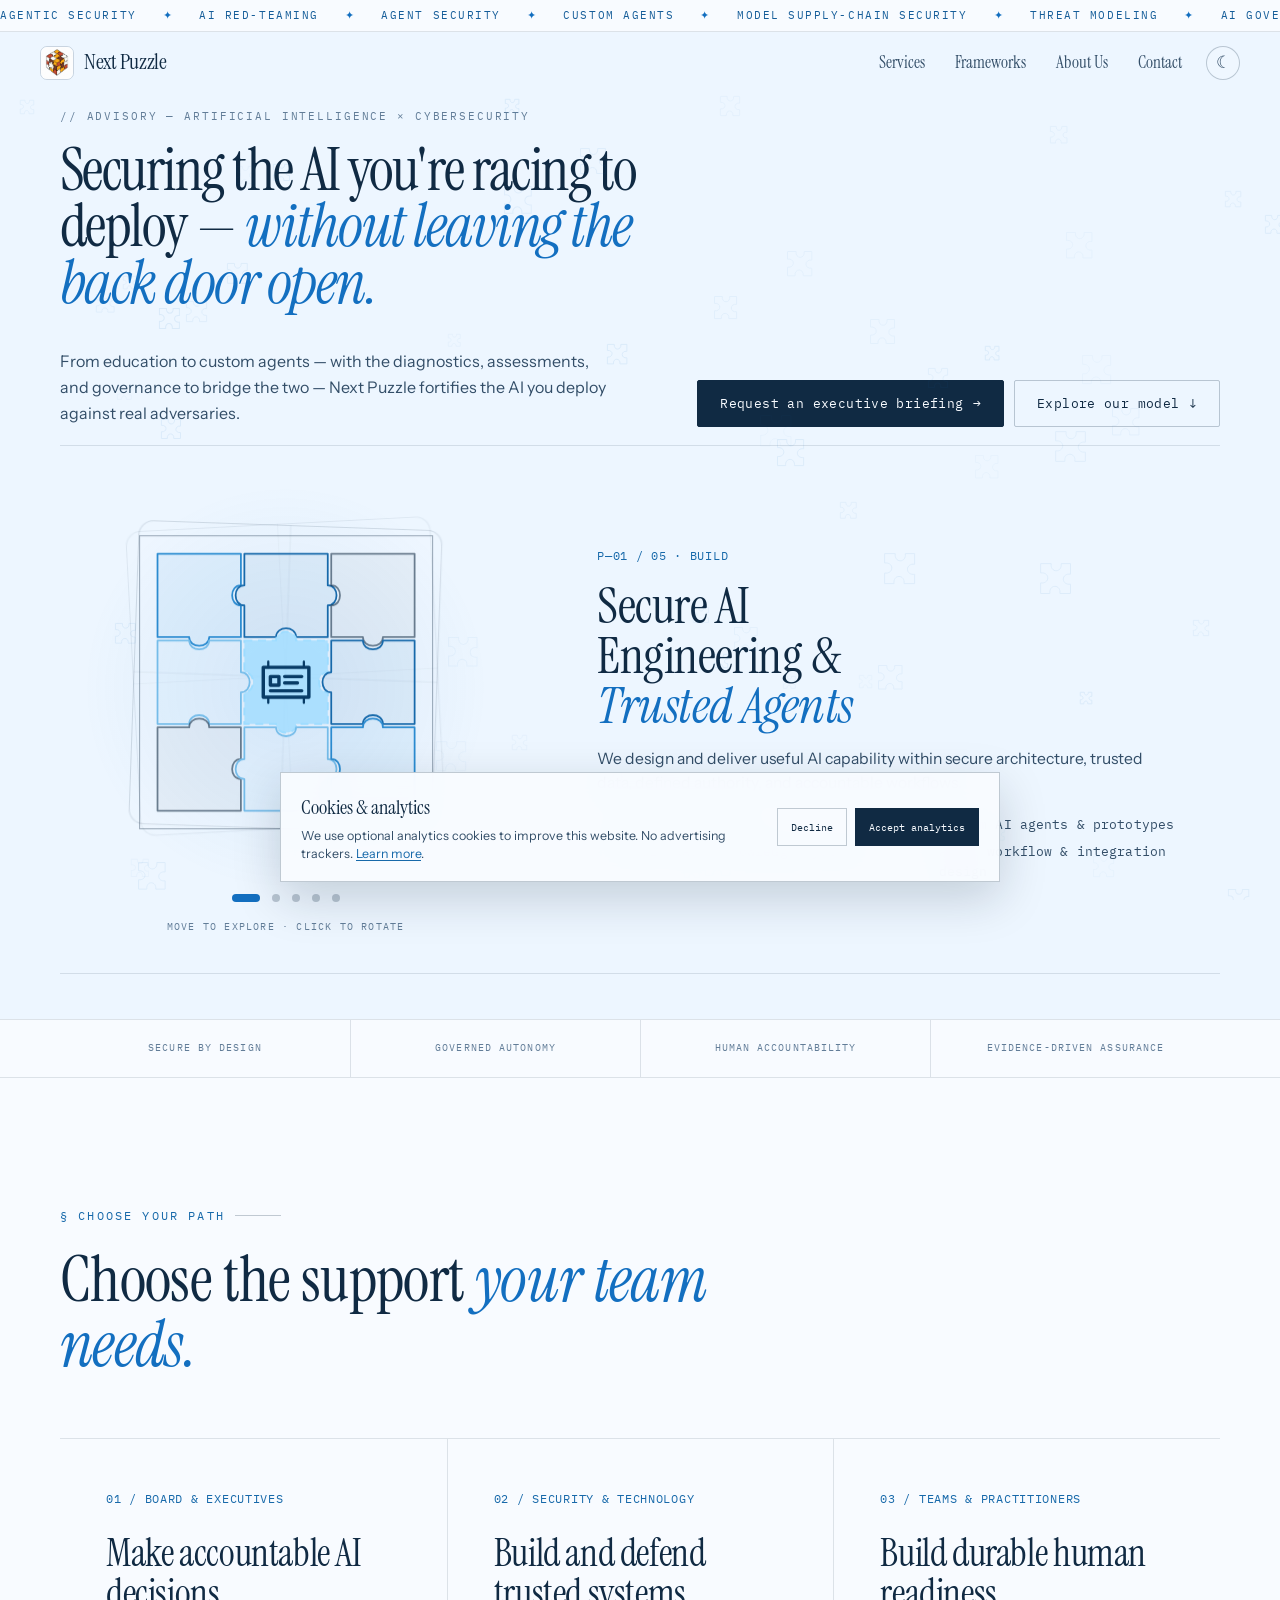
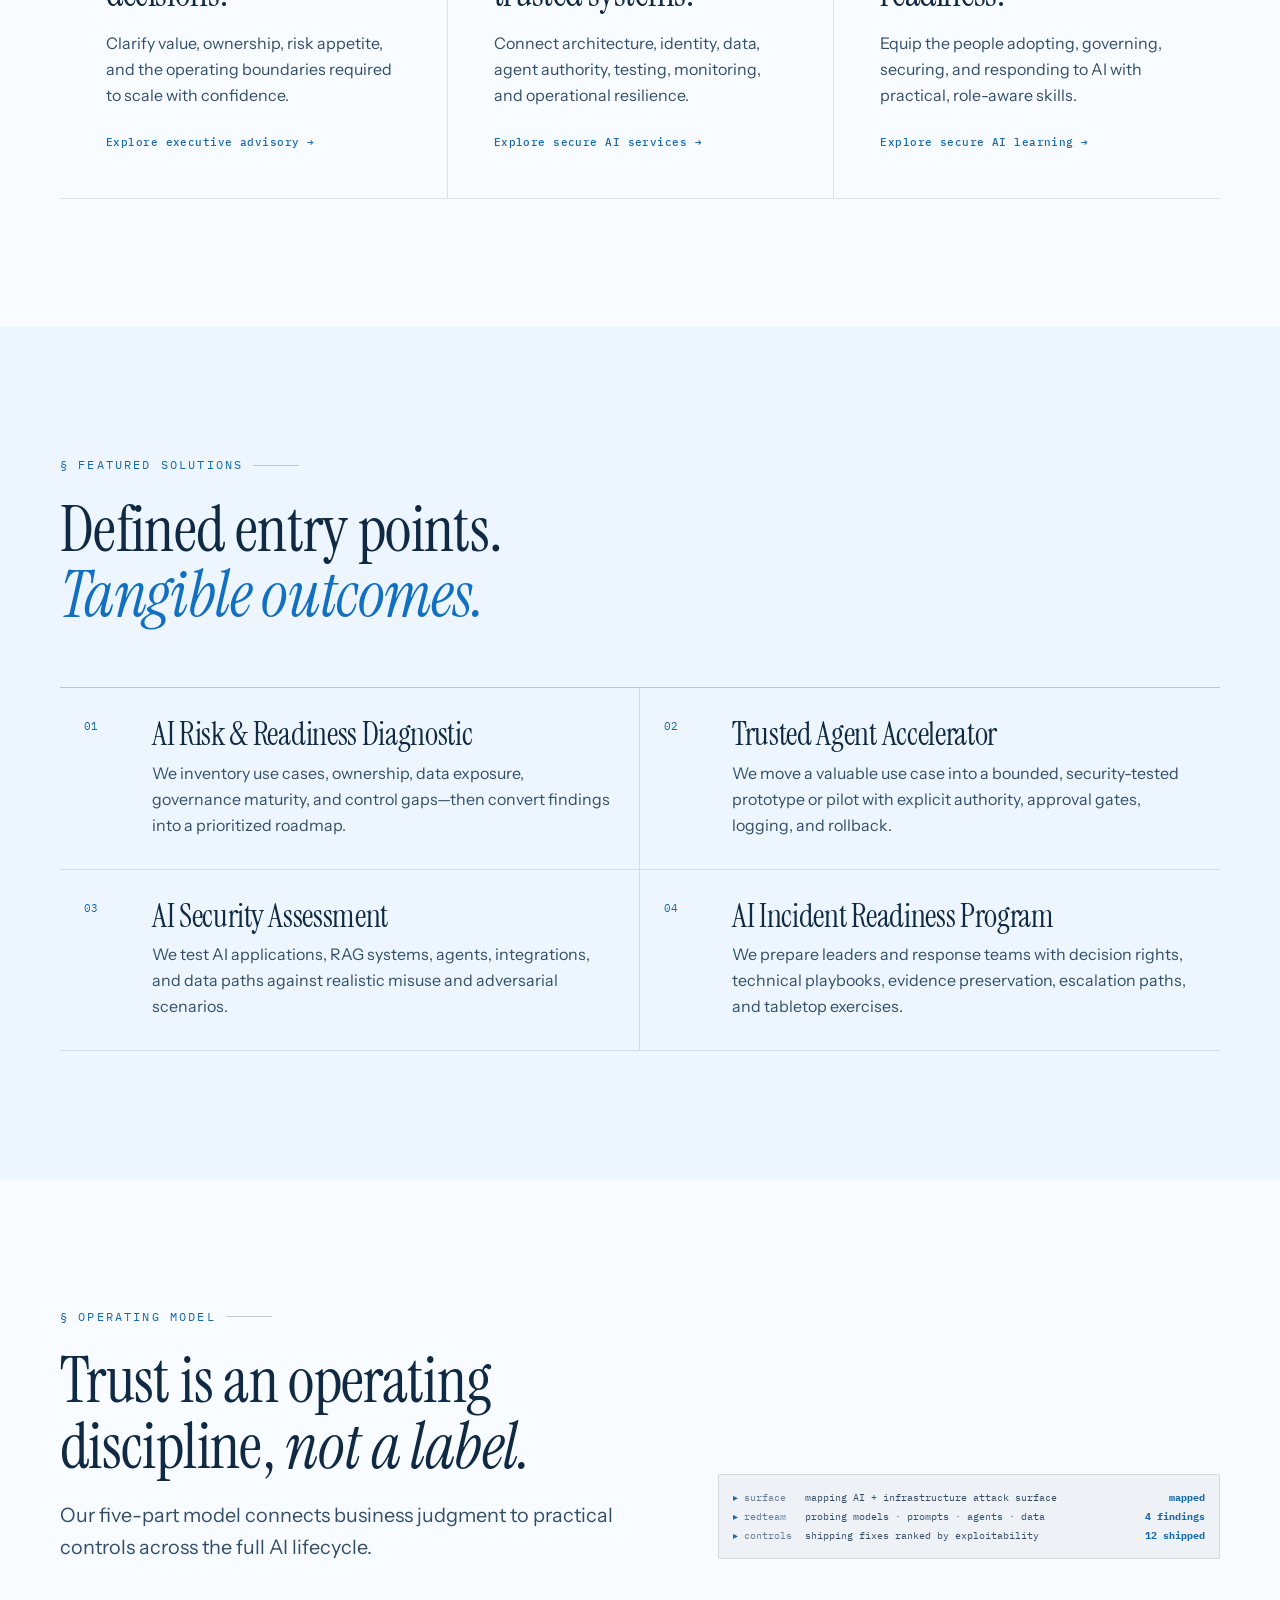
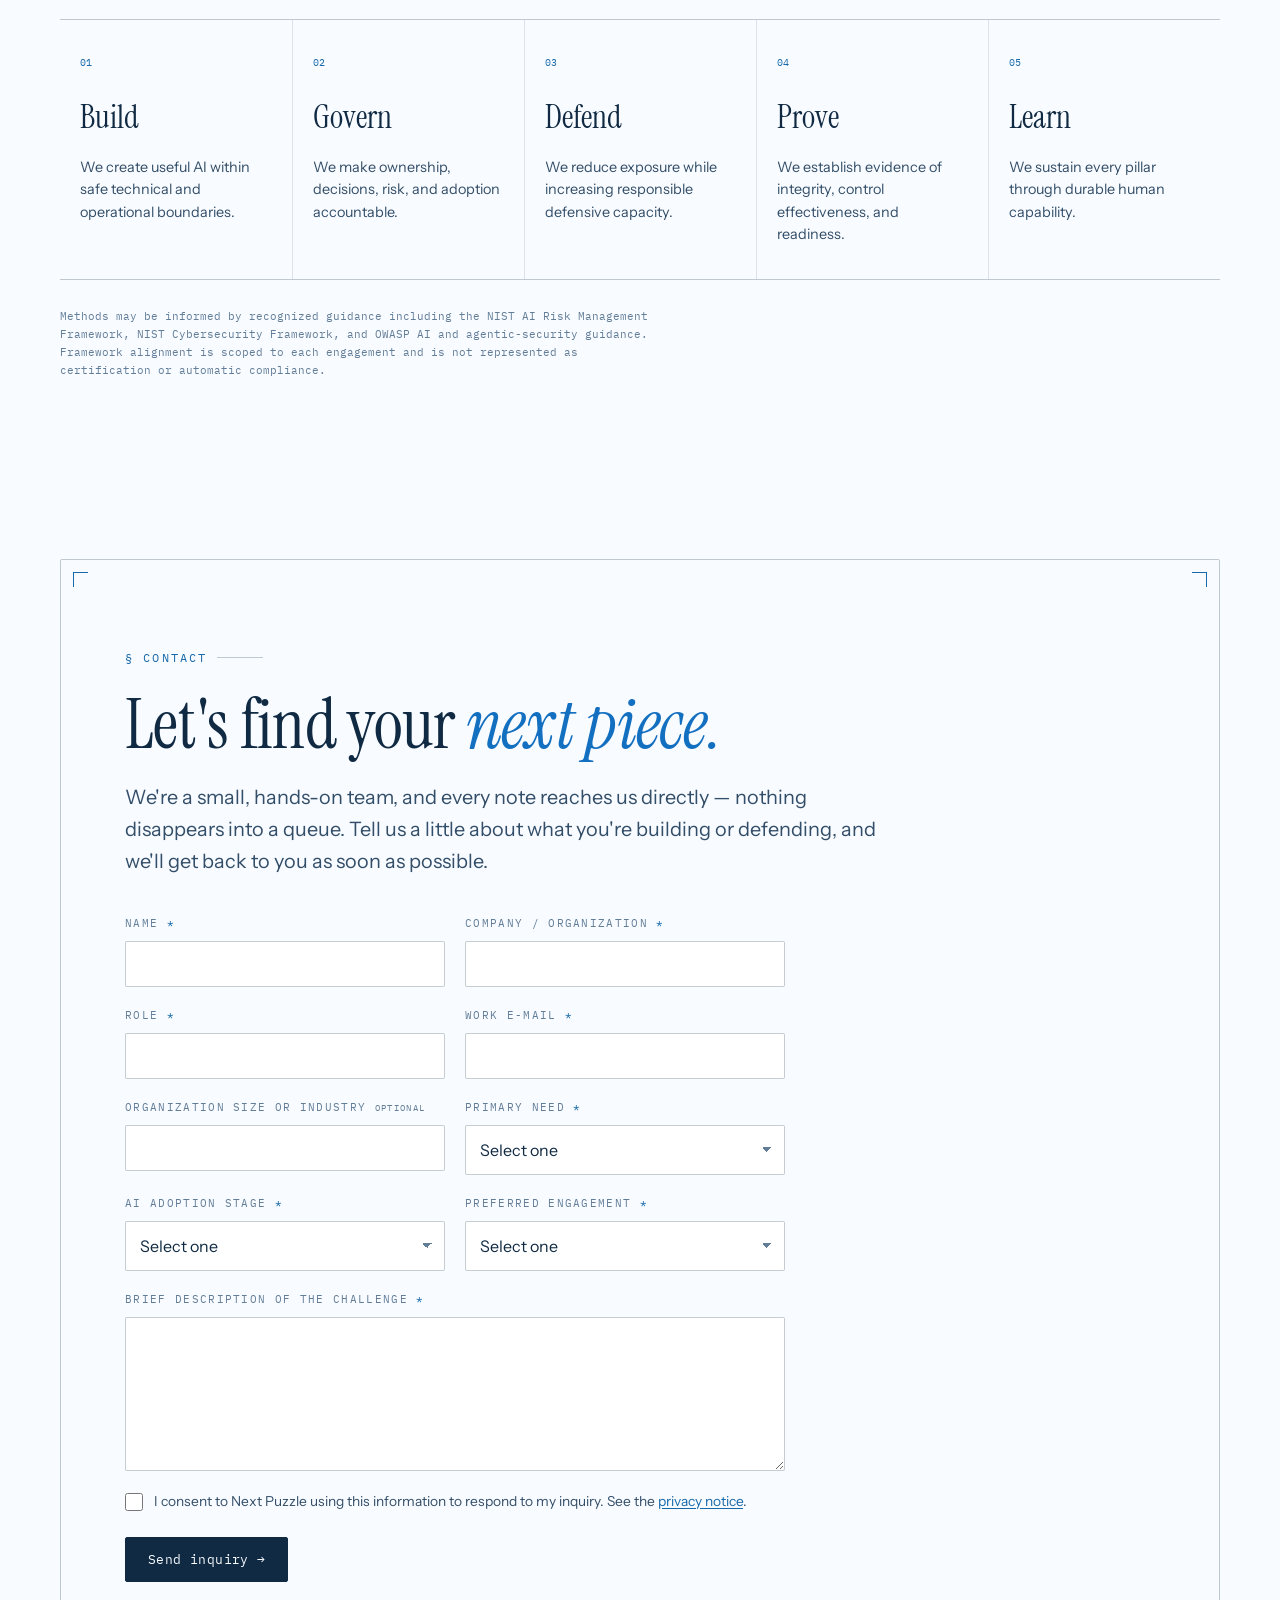
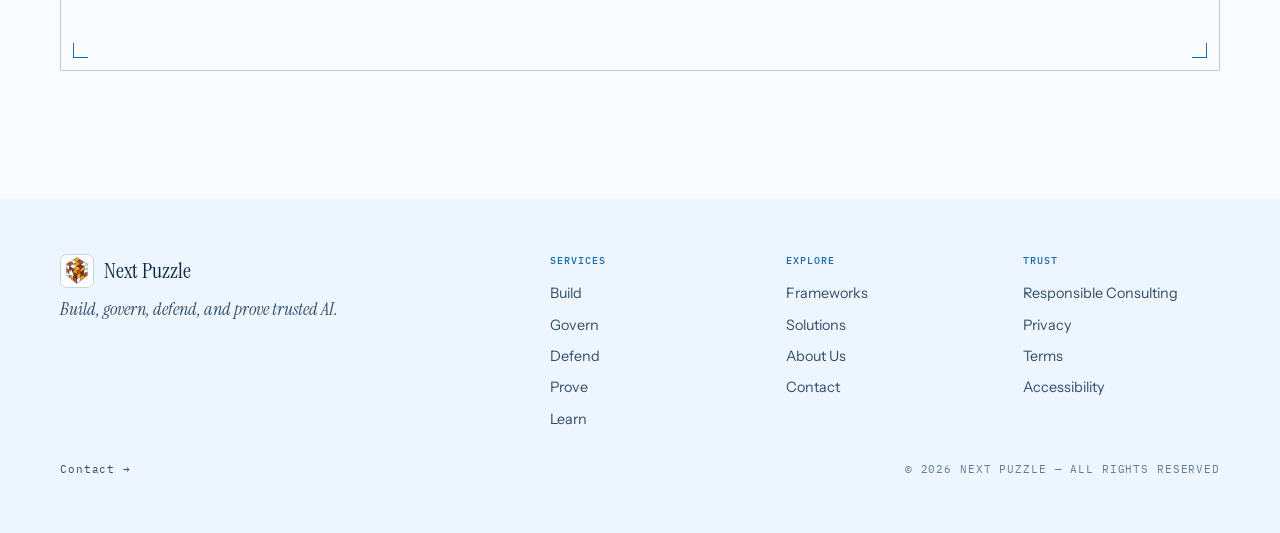
==== commit 629f324e: "Add co-founder About Us page" ====
--- a/index.html
+++ b/index.html
@@ -84,7 +84,7 @@
         </div>
       </div>
       <a href="#frameworks">Frameworks</a>
-      <a href="#about">About</a>
+      <a href="about.html">About Us</a>
       <a href="#contact">Contact</a>
     </nav>
     <button class="theme-toggle" id="themeToggle" type="button" aria-label="Switch to light theme" title="Switch to light theme">
@@ -278,21 +278,6 @@
       <p class="framework-note reveal">Methods may be informed by recognized guidance including the NIST AI Risk Management Framework, NIST Cybersecurity Framework, and OWASP AI and agentic-security guidance. Framework alignment is scoped to each engagement and is not represented as certification or automatic compliance.</p>
     </section>
 
-    <!-- THESIS / WHY -->
-    <section class="section thesis" id="about">
-      <div class="thesis-copy reveal">
-        <p class="kicker">§ About</p>
-        <h2>Executive judgment meets <span class="ital">practical delivery.</span></h2>
-        <p class="lede">Next Puzzle is a trusted AI and cyber resilience partner. We connect board and C-suite priorities to the architecture, safeguards, evidence, and workforce capability required for responsible production use.</p>
-        <dl class="tenets">
-          <div><dt>Secure AI transformation.</dt><dd>Strategy, architecture, data, identity, governance, resilience, and readiness are one connected operating problem.</dd></div>
-          <div><dt>Defined agent authority.</dt><dd>Access, tools, actions, approvals, monitoring, rollback, and accountability are designed explicitly.</dd></div>
-          <div><dt>Integrity and proof.</dt><dd>Recommendations communicate evidence, assumptions, limitations, and residual risk without unsupported guarantees.</dd></div>
-        </dl>
-        <a class="text-link" href="responsible-consulting.html">Read our Responsible Consulting Charter →</a>
-      </div>
-    </section>
-
     <!-- CONTACT -->
     <section class="section contact" id="contact">
       <div class="cta reveal">
@@ -382,7 +367,7 @@
         <p class="footer-tag">Build, govern, defend, and prove trusted AI.</p>
       </div>
       <nav class="footer-links" aria-label="Services"><b>Services</b><a href="#serviceExplorer">Build</a><a href="#serviceExplorer">Govern</a><a href="#serviceExplorer">Defend</a><a href="#serviceExplorer">Prove</a><a href="#serviceExplorer">Learn</a></nav>
-      <nav class="footer-links" aria-label="Explore"><b>Explore</b><a href="#frameworks">Frameworks</a><a href="#featured">Solutions</a><a href="#about">About</a><a href="#contact">Contact</a></nav>
+      <nav class="footer-links" aria-label="Explore"><b>Explore</b><a href="#frameworks">Frameworks</a><a href="#featured">Solutions</a><a href="about.html">About Us</a><a href="#contact">Contact</a></nav>
       <nav class="footer-links" aria-label="Policies"><b>Trust</b><a href="responsible-consulting.html">Responsible Consulting</a><a href="privacy.html">Privacy</a><a href="terms.html">Terms</a><a href="accessibility.html">Accessibility</a></nav>
     </div>
     <div class="footer-meta">
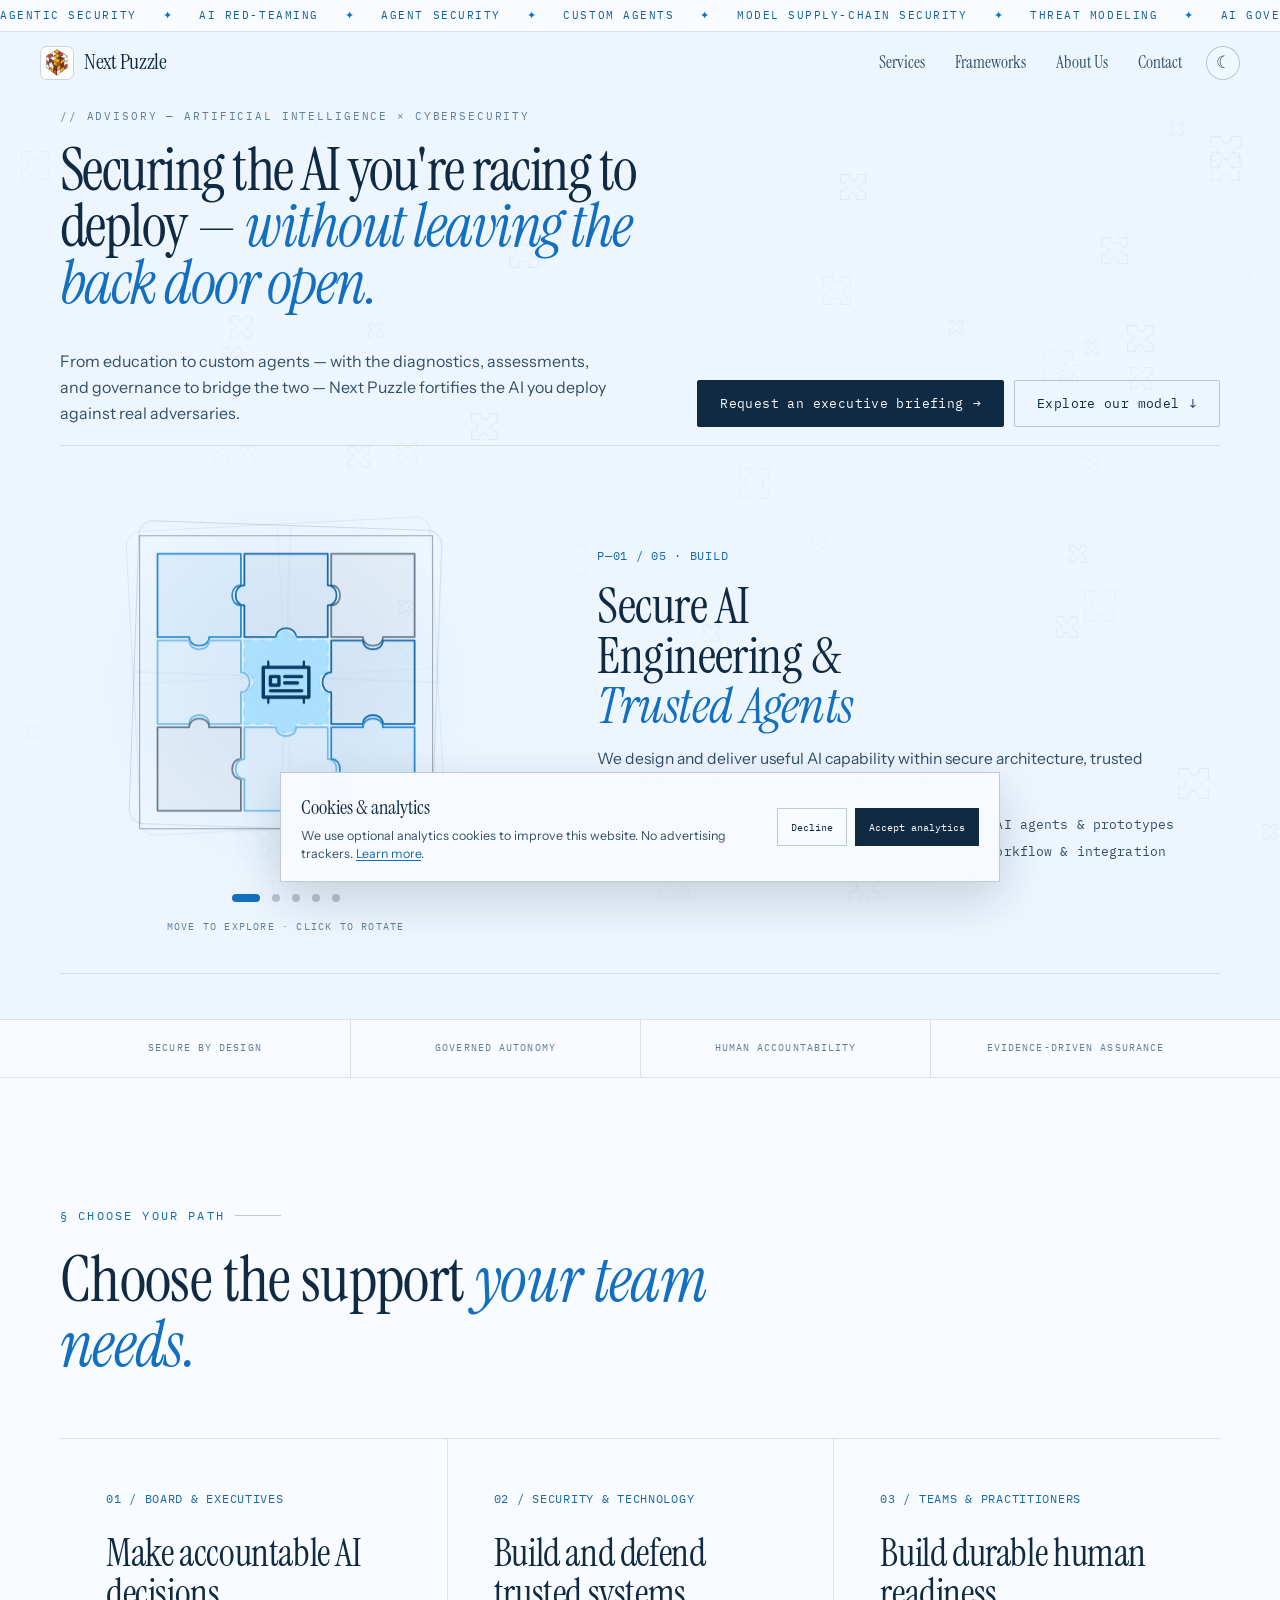
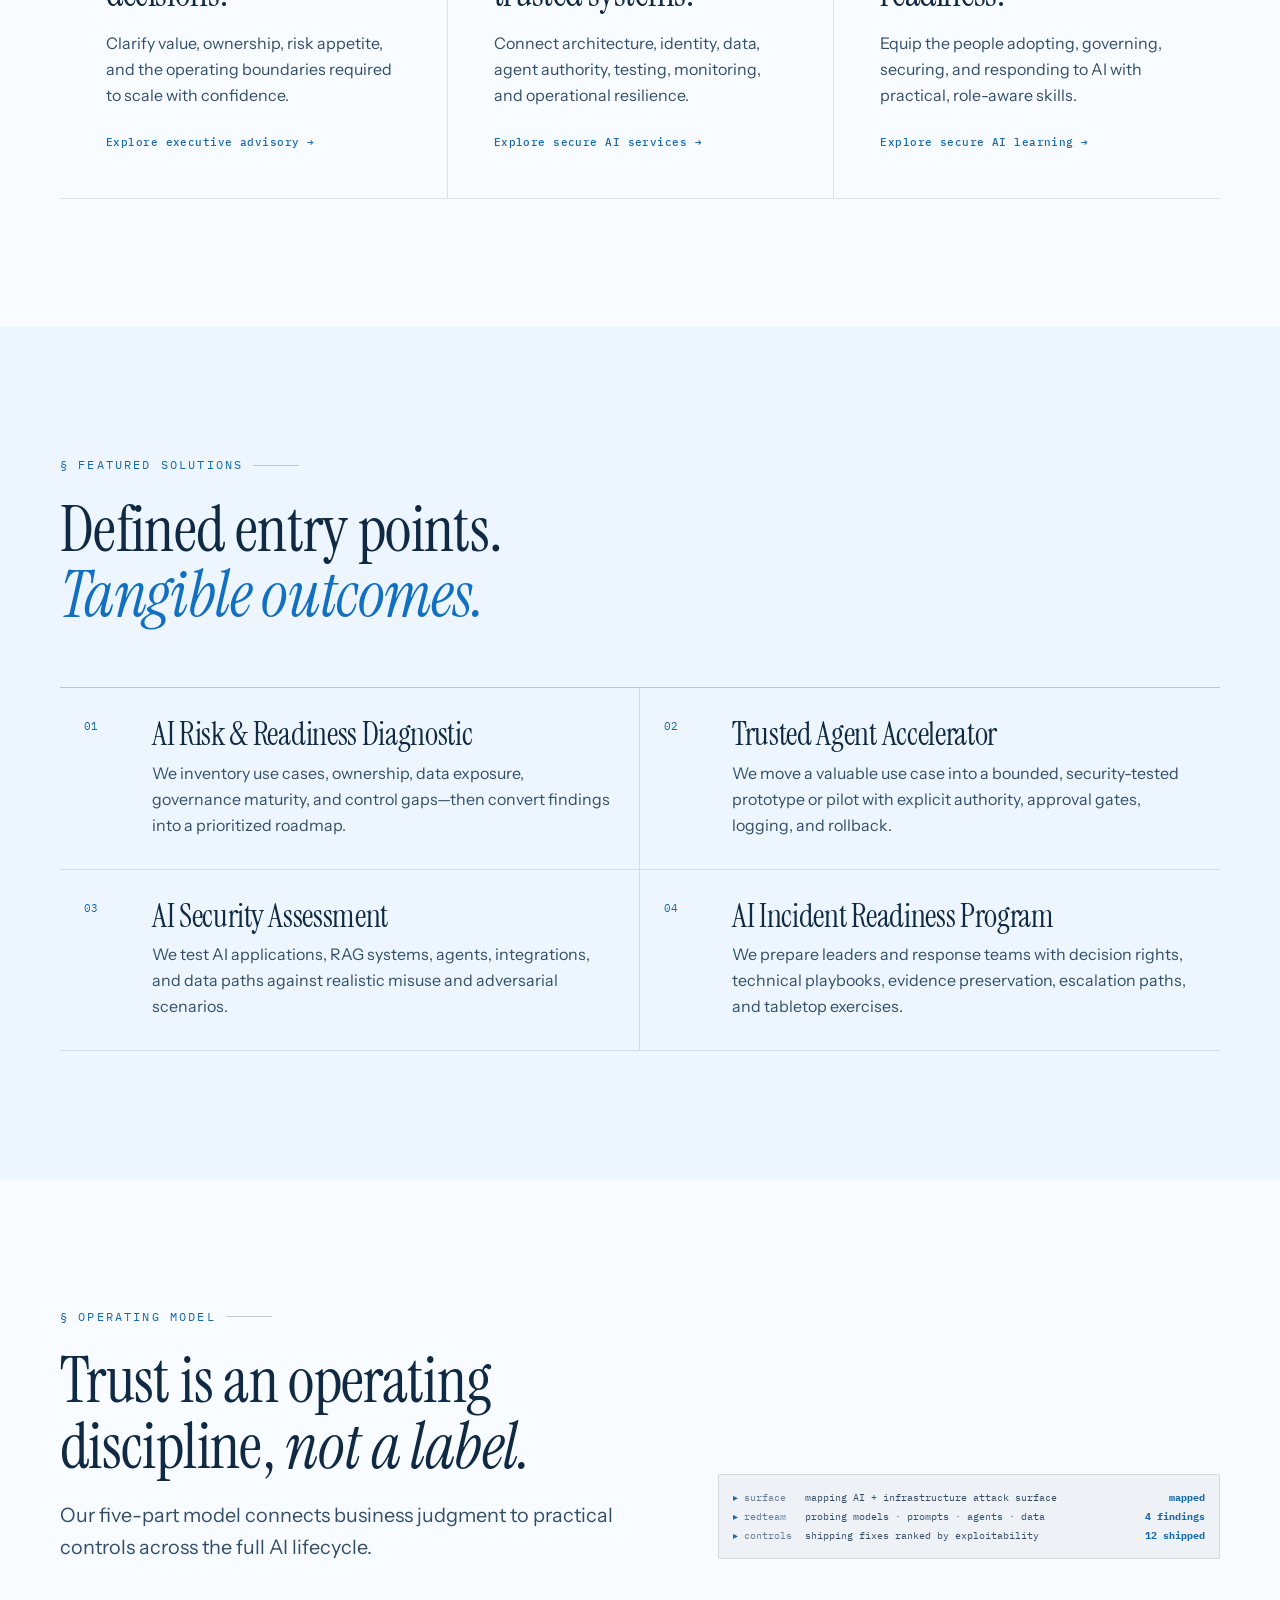
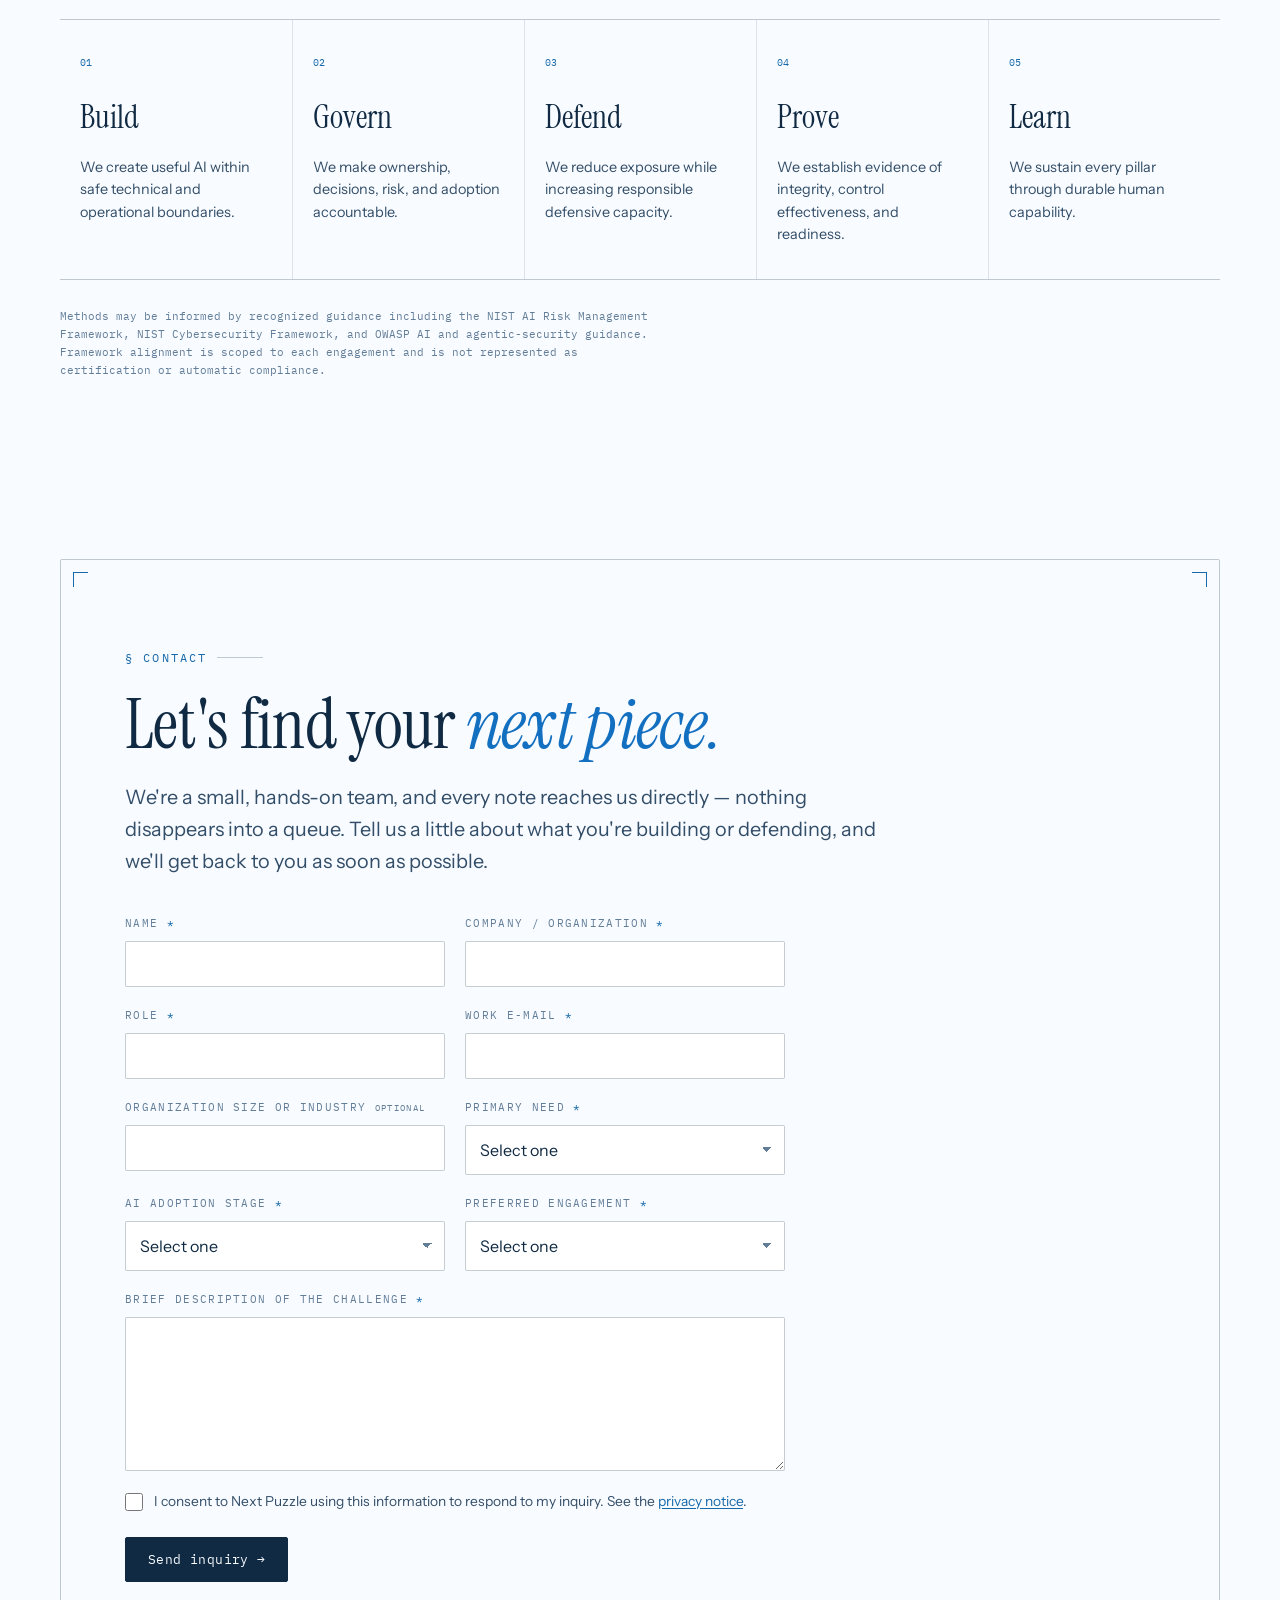
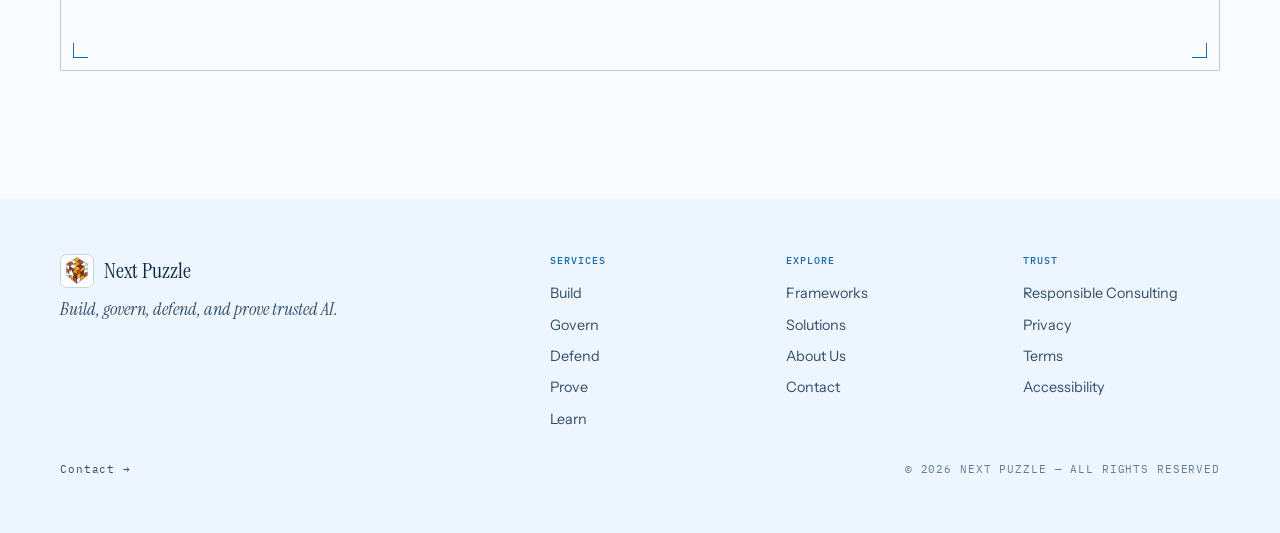
==== commit 860e89d6: "Persist theme consistently across pages" ====
--- a/index.html
+++ b/index.html
@@ -381,6 +381,6 @@
     <div class="cookie-actions"><button type="button" class="cookie-decline" id="cookieDecline">Decline</button><button type="button" class="cookie-accept" id="cookieAccept">Accept analytics</button></div>
   </aside>
 
-  <script src="script.js?v=20260907-06"></script>
+  <script src="script.js?v=20260908-01"></script>
 </body>
 </html>
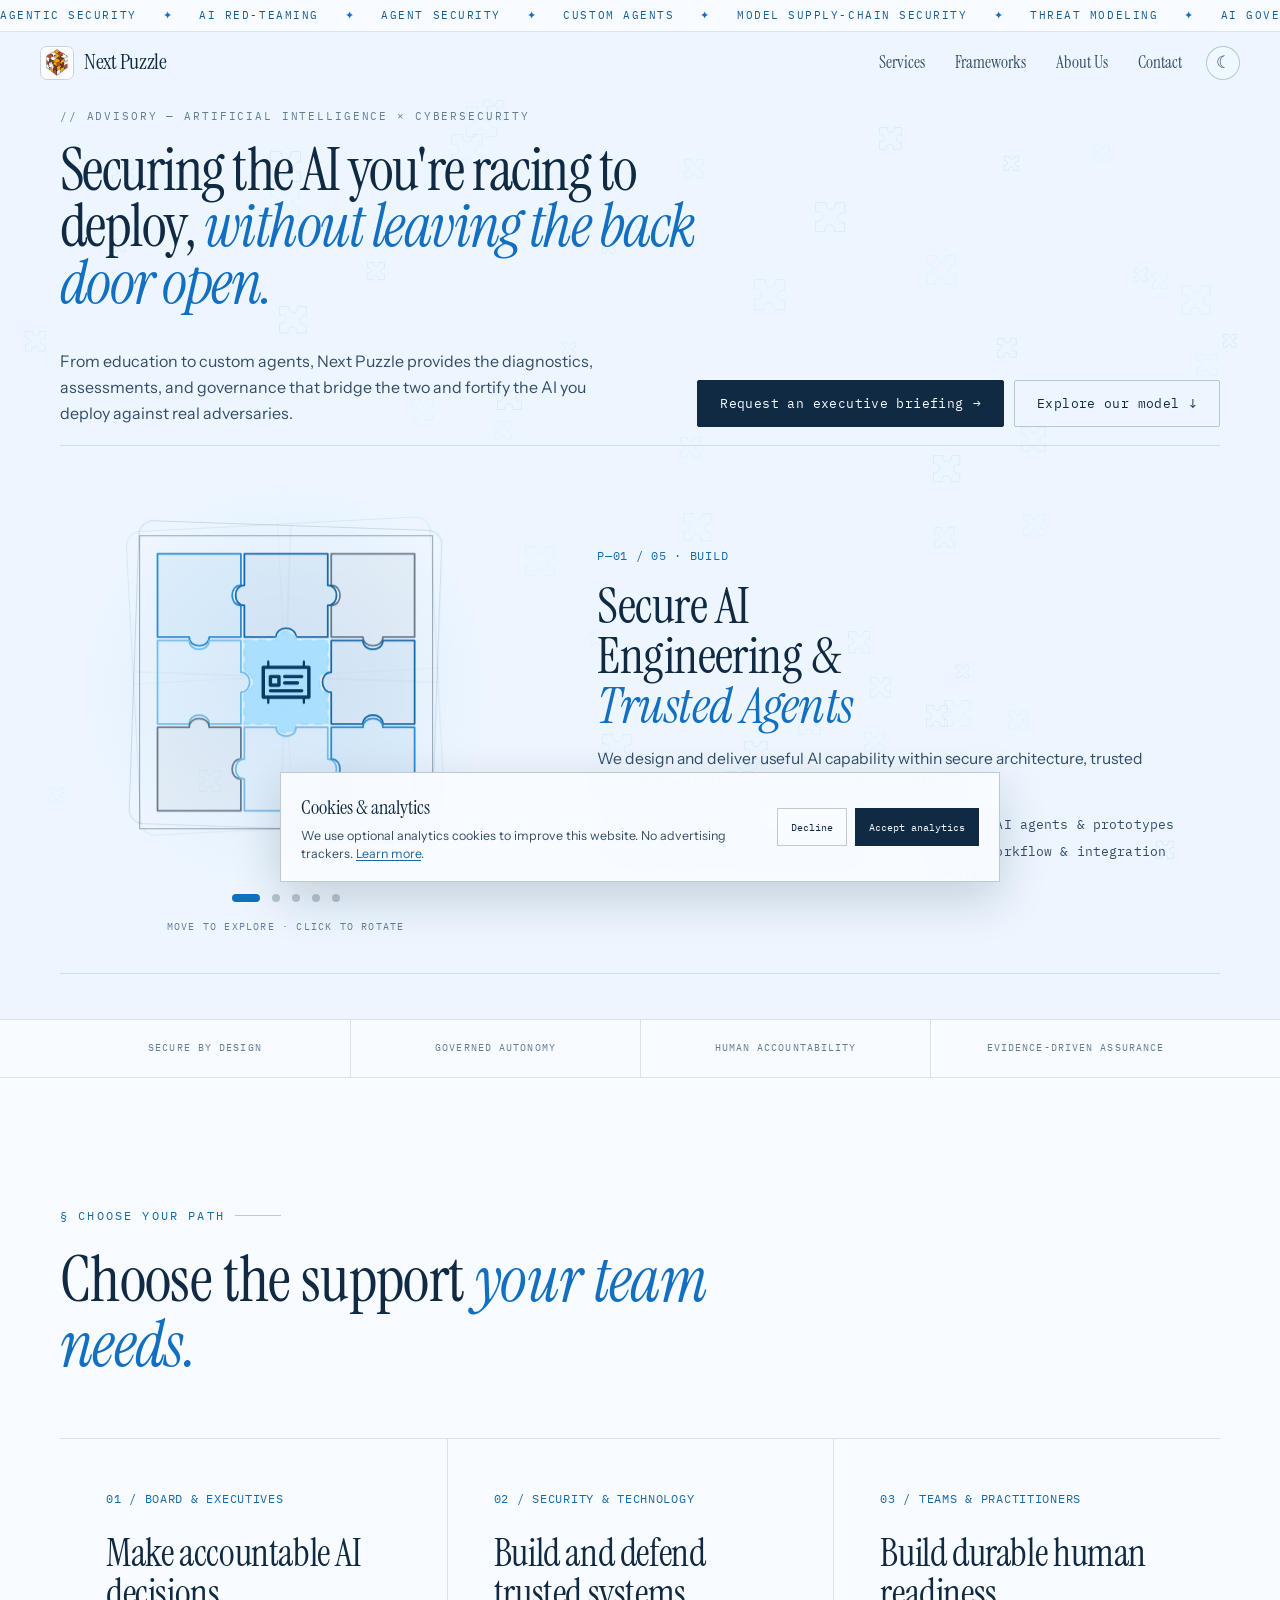
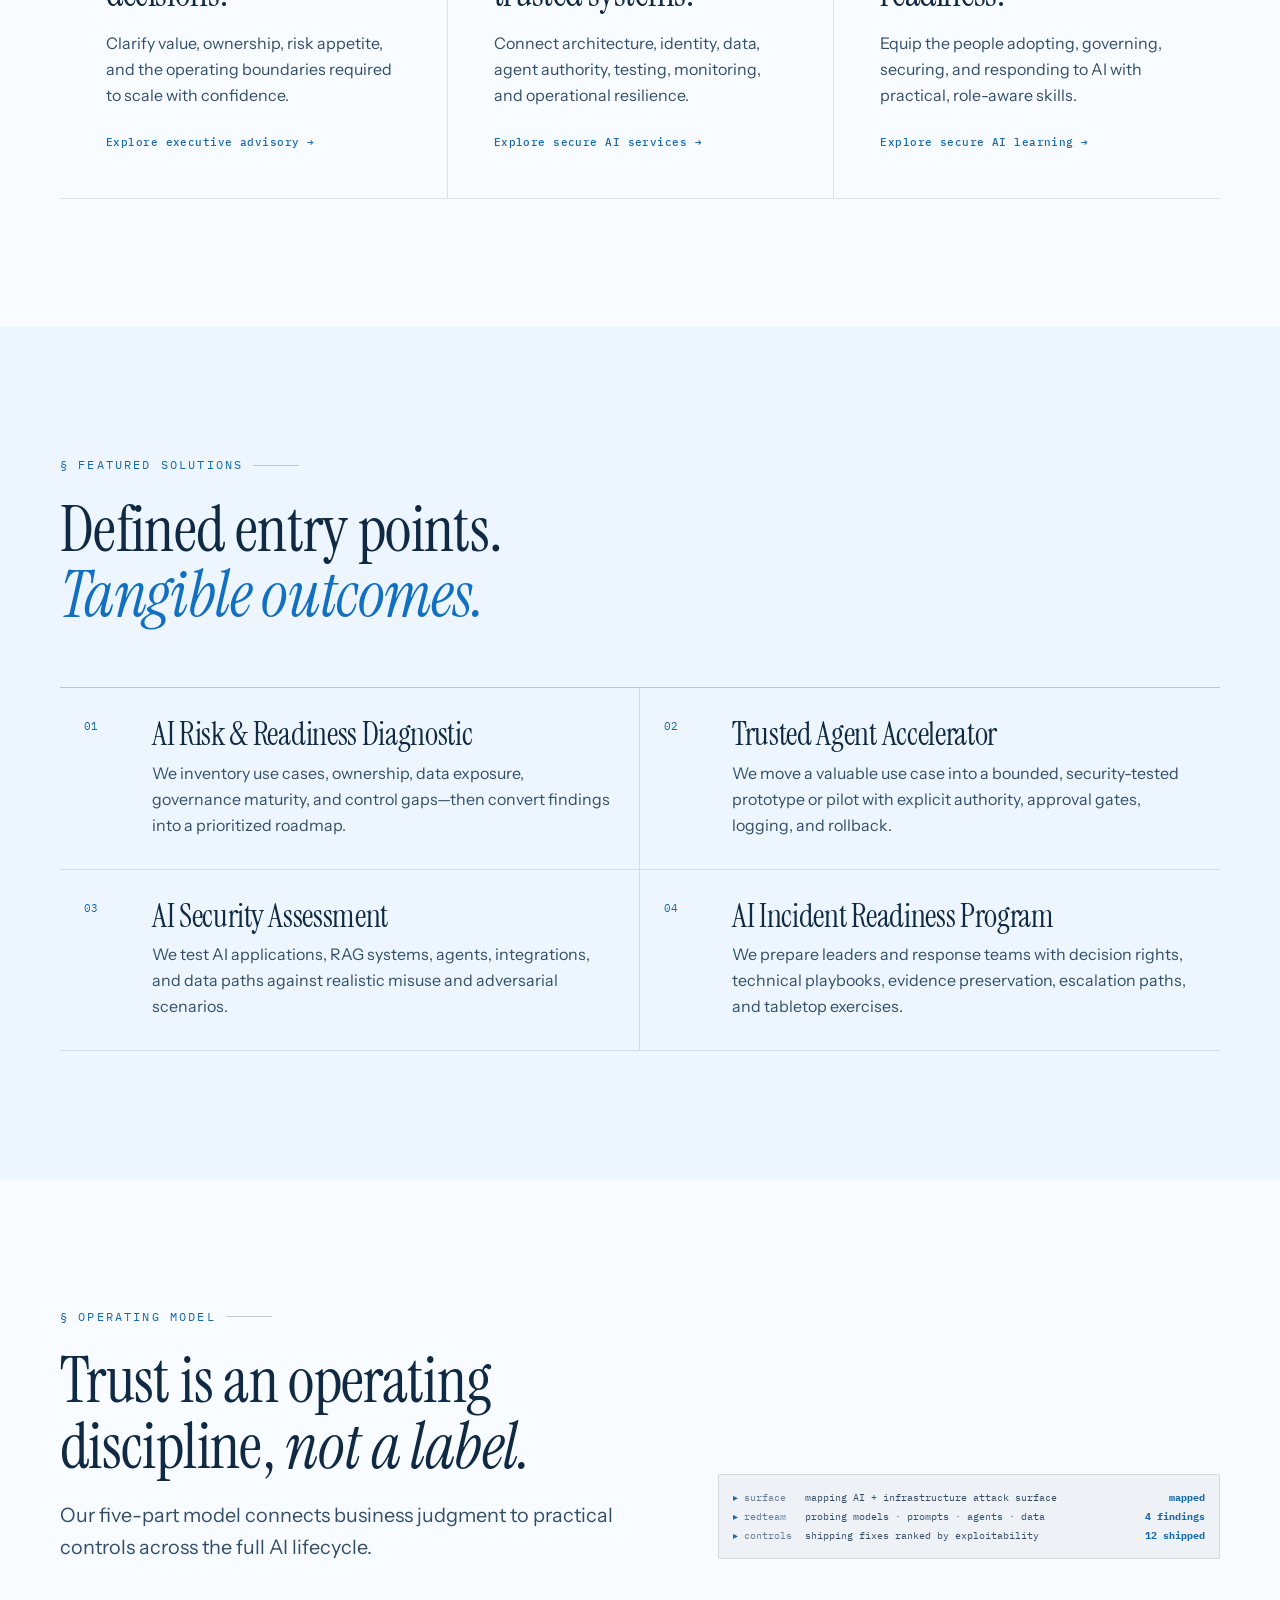
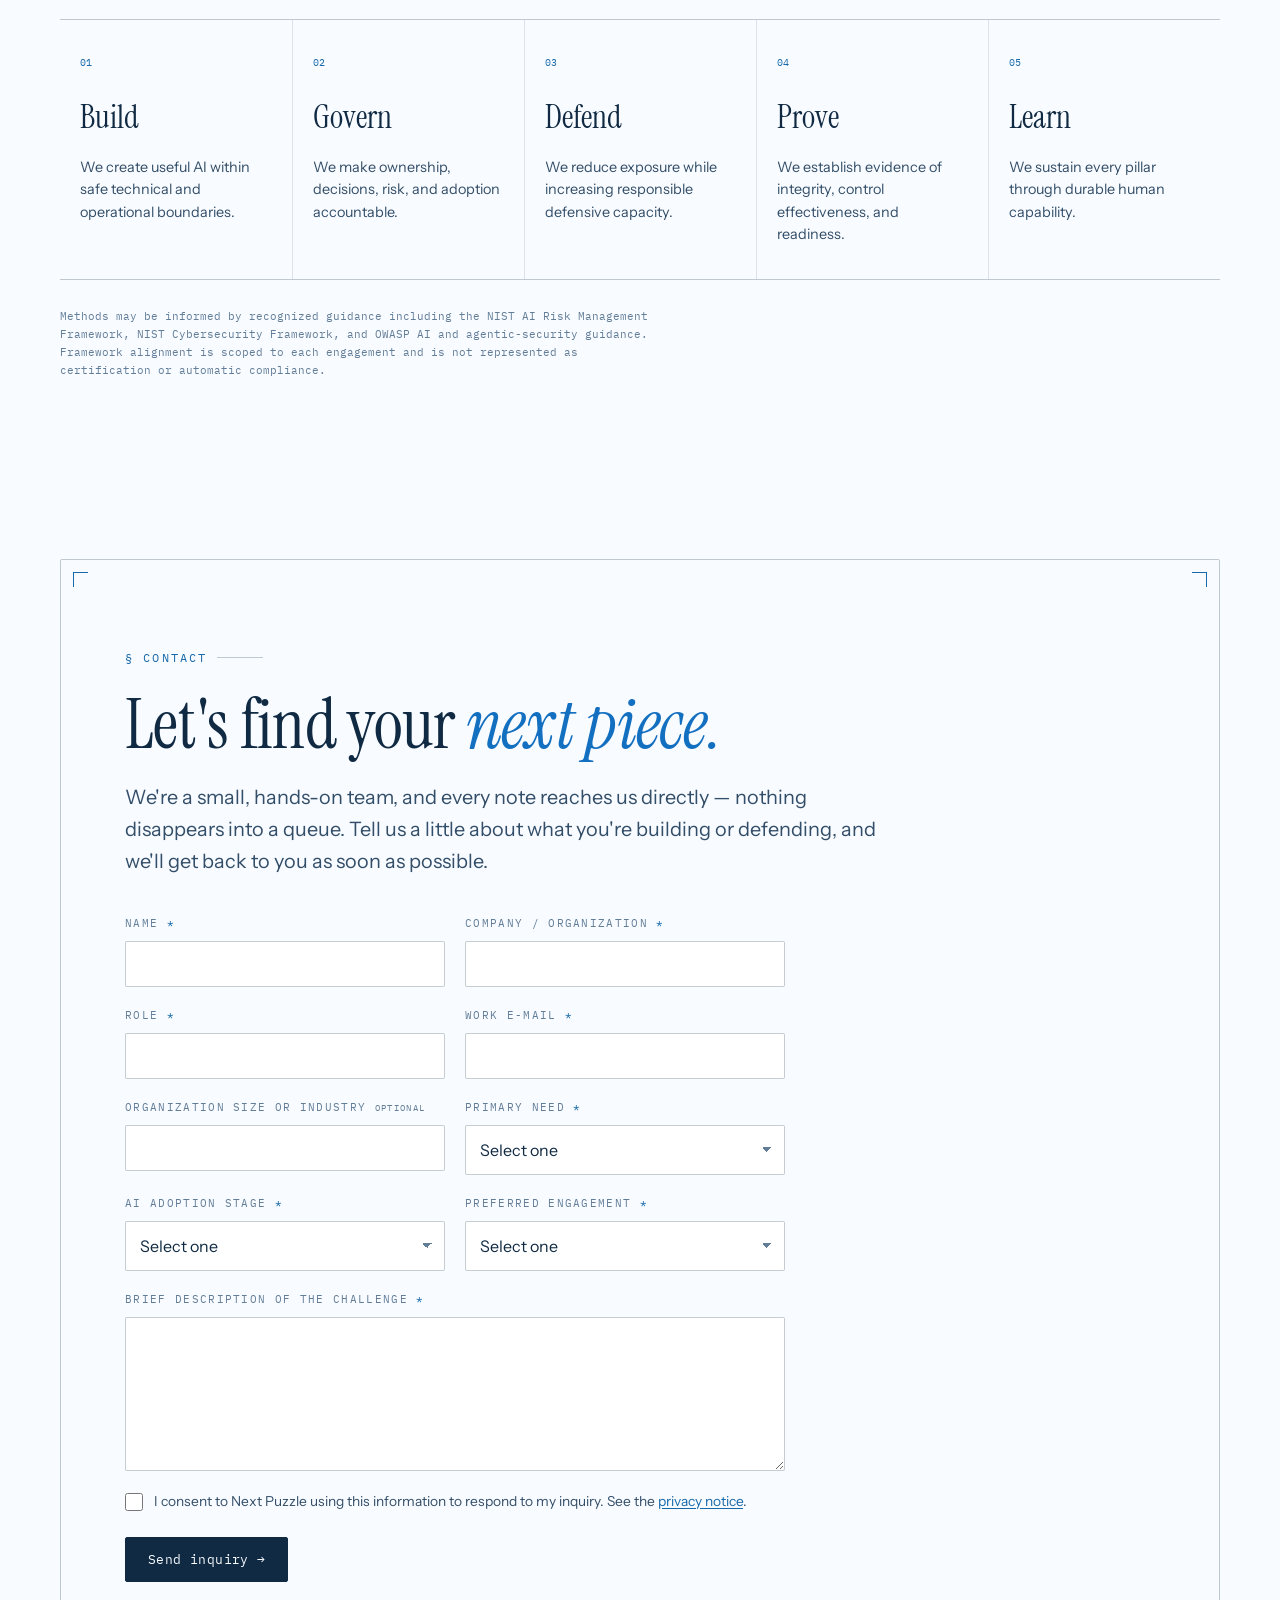
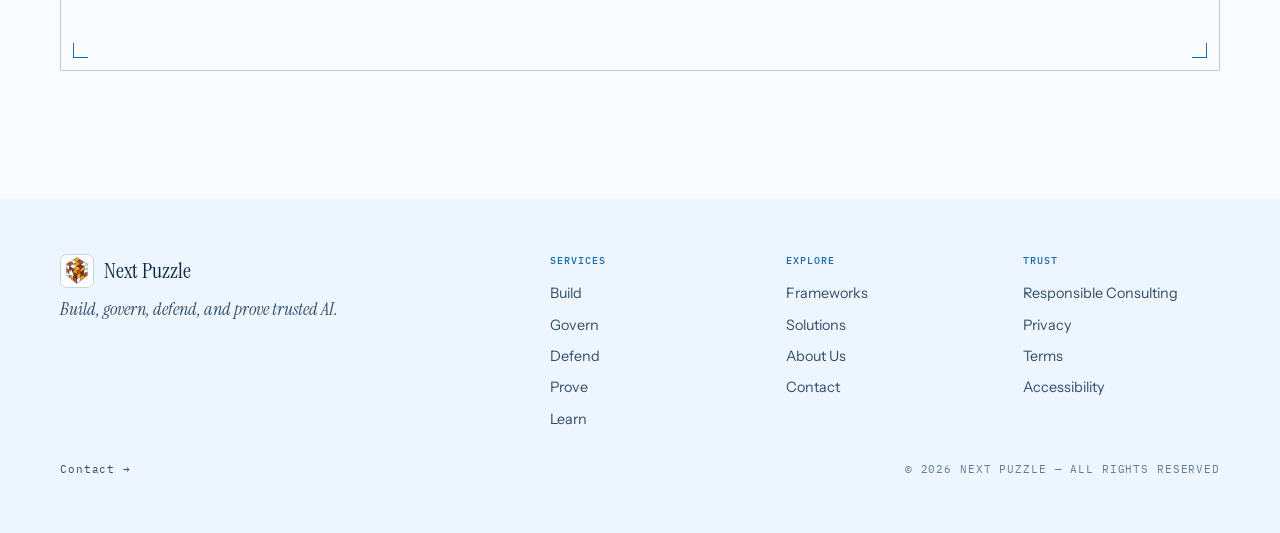
==== commit 90e0ab80: "Smooth homepage hero copy" ====
--- a/index.html
+++ b/index.html
@@ -105,10 +105,10 @@
       <div class="hero-intro">
         <div class="hero-copy">
           <p class="eyebrow reveal">// ADVISORY — ARTIFICIAL INTELLIGENCE × CYBERSECURITY</p>
-          <h1 class="hero-title reveal">Securing the AI you're racing to deploy — <span class="ital">without leaving the back door open.</span></h1>
+          <h1 class="hero-title reveal">Securing the AI you're racing to deploy, <span class="ital">without leaving the back door open.</span></h1>
         </div>
         <div class="hero-support reveal">
-          <p class="hero-deck">From education to custom agents — with the diagnostics, assessments, and governance to bridge the two — Next Puzzle fortifies the AI you deploy against real&nbsp;adversaries.</p>
+          <p class="hero-deck">From education to custom agents, Next Puzzle provides the diagnostics, assessments, and governance that bridge the two and fortify the AI you deploy against real&nbsp;adversaries.</p>
           <nav class="hero-actions" aria-label="Hero actions">
             <a href="#contact" class="hero-action hero-action-primary">Request an executive briefing <span aria-hidden="true">→</span></a>
             <a href="#serviceExplorer" class="hero-action hero-action-secondary">Explore our model <span aria-hidden="true">↓</span></a>
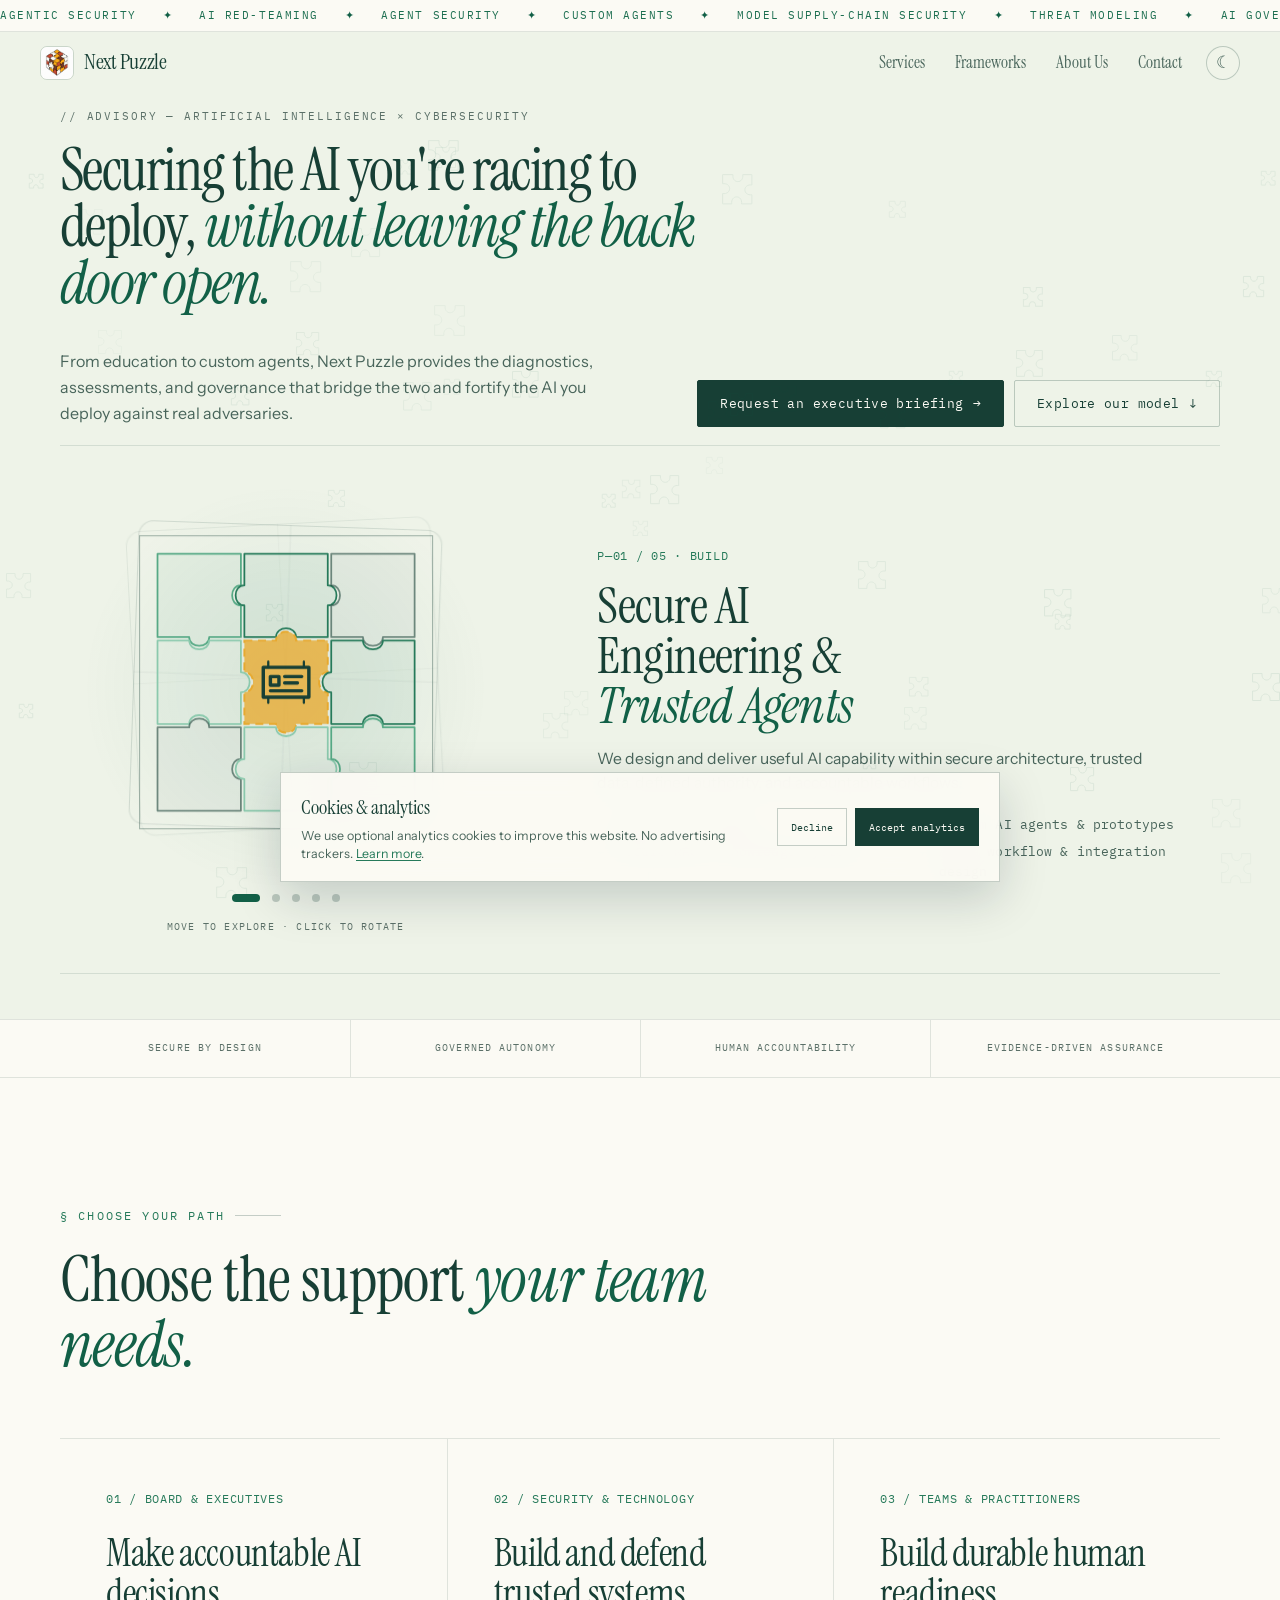
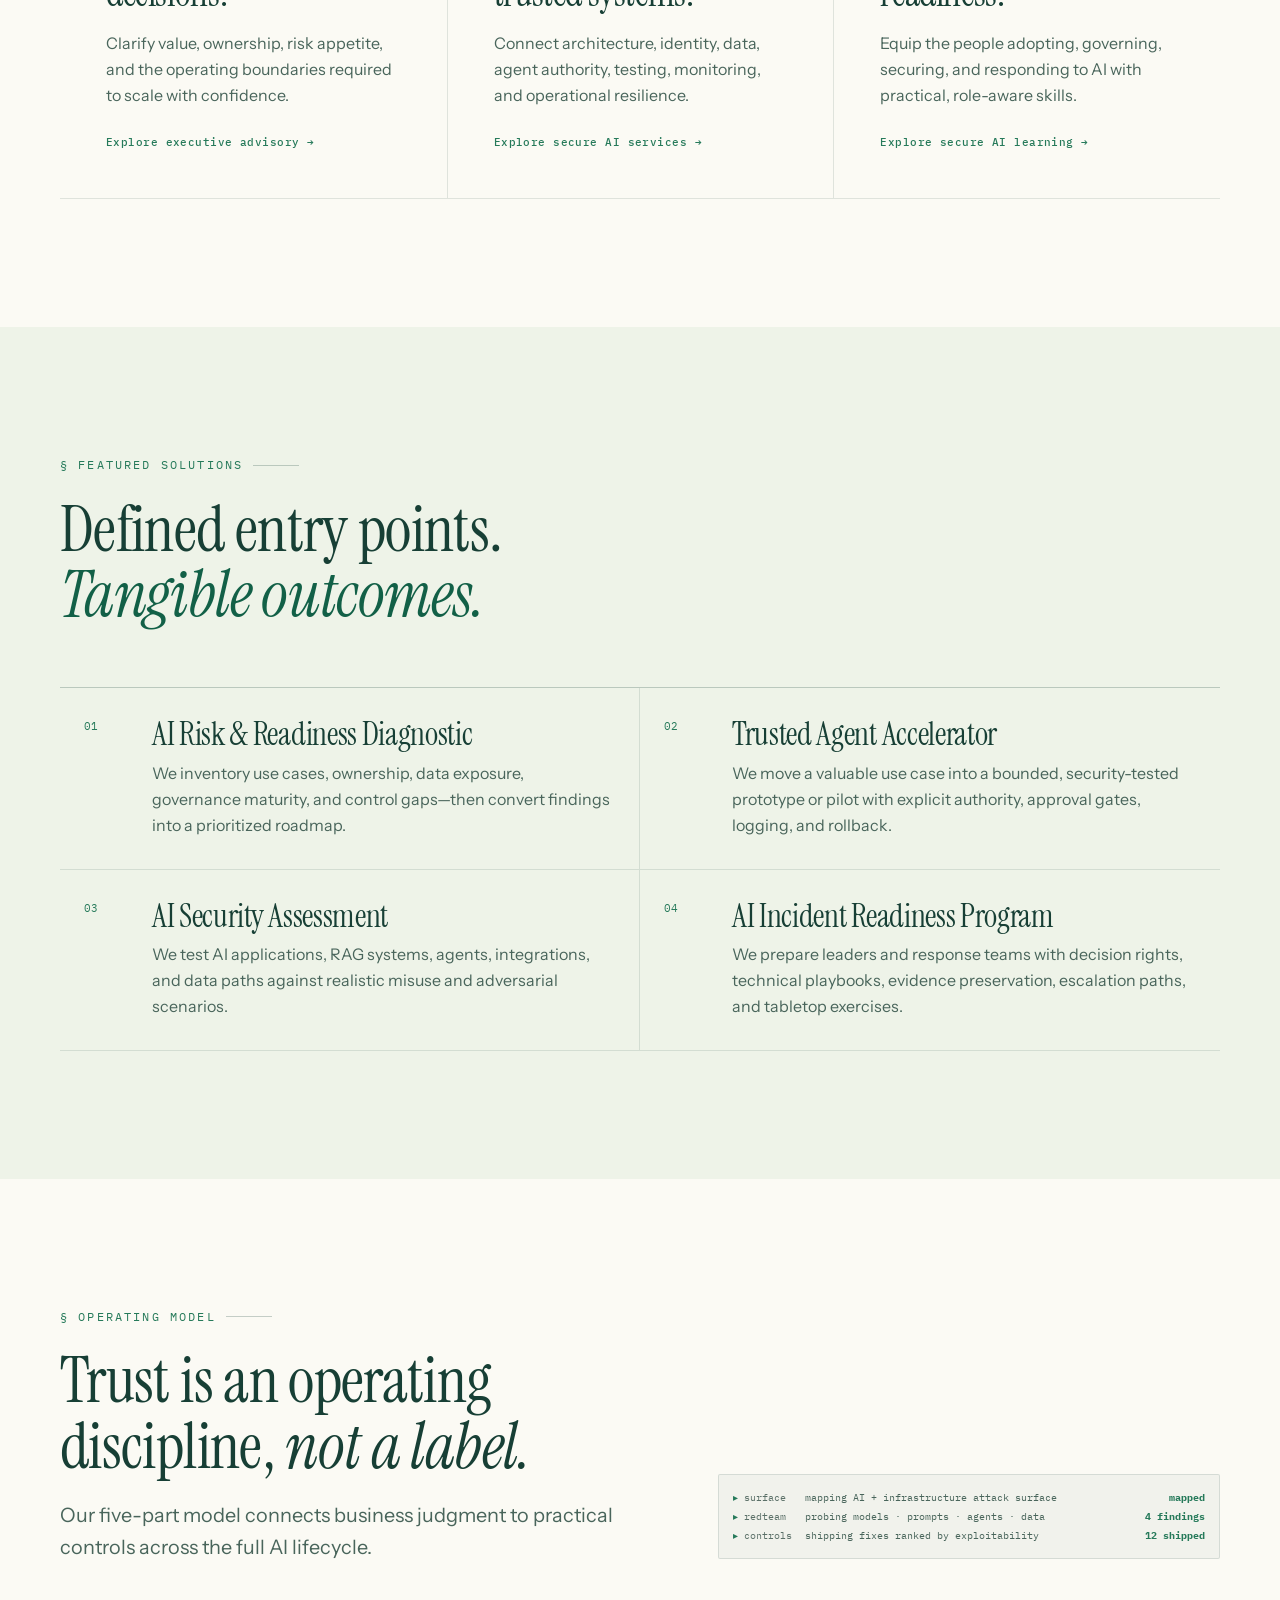
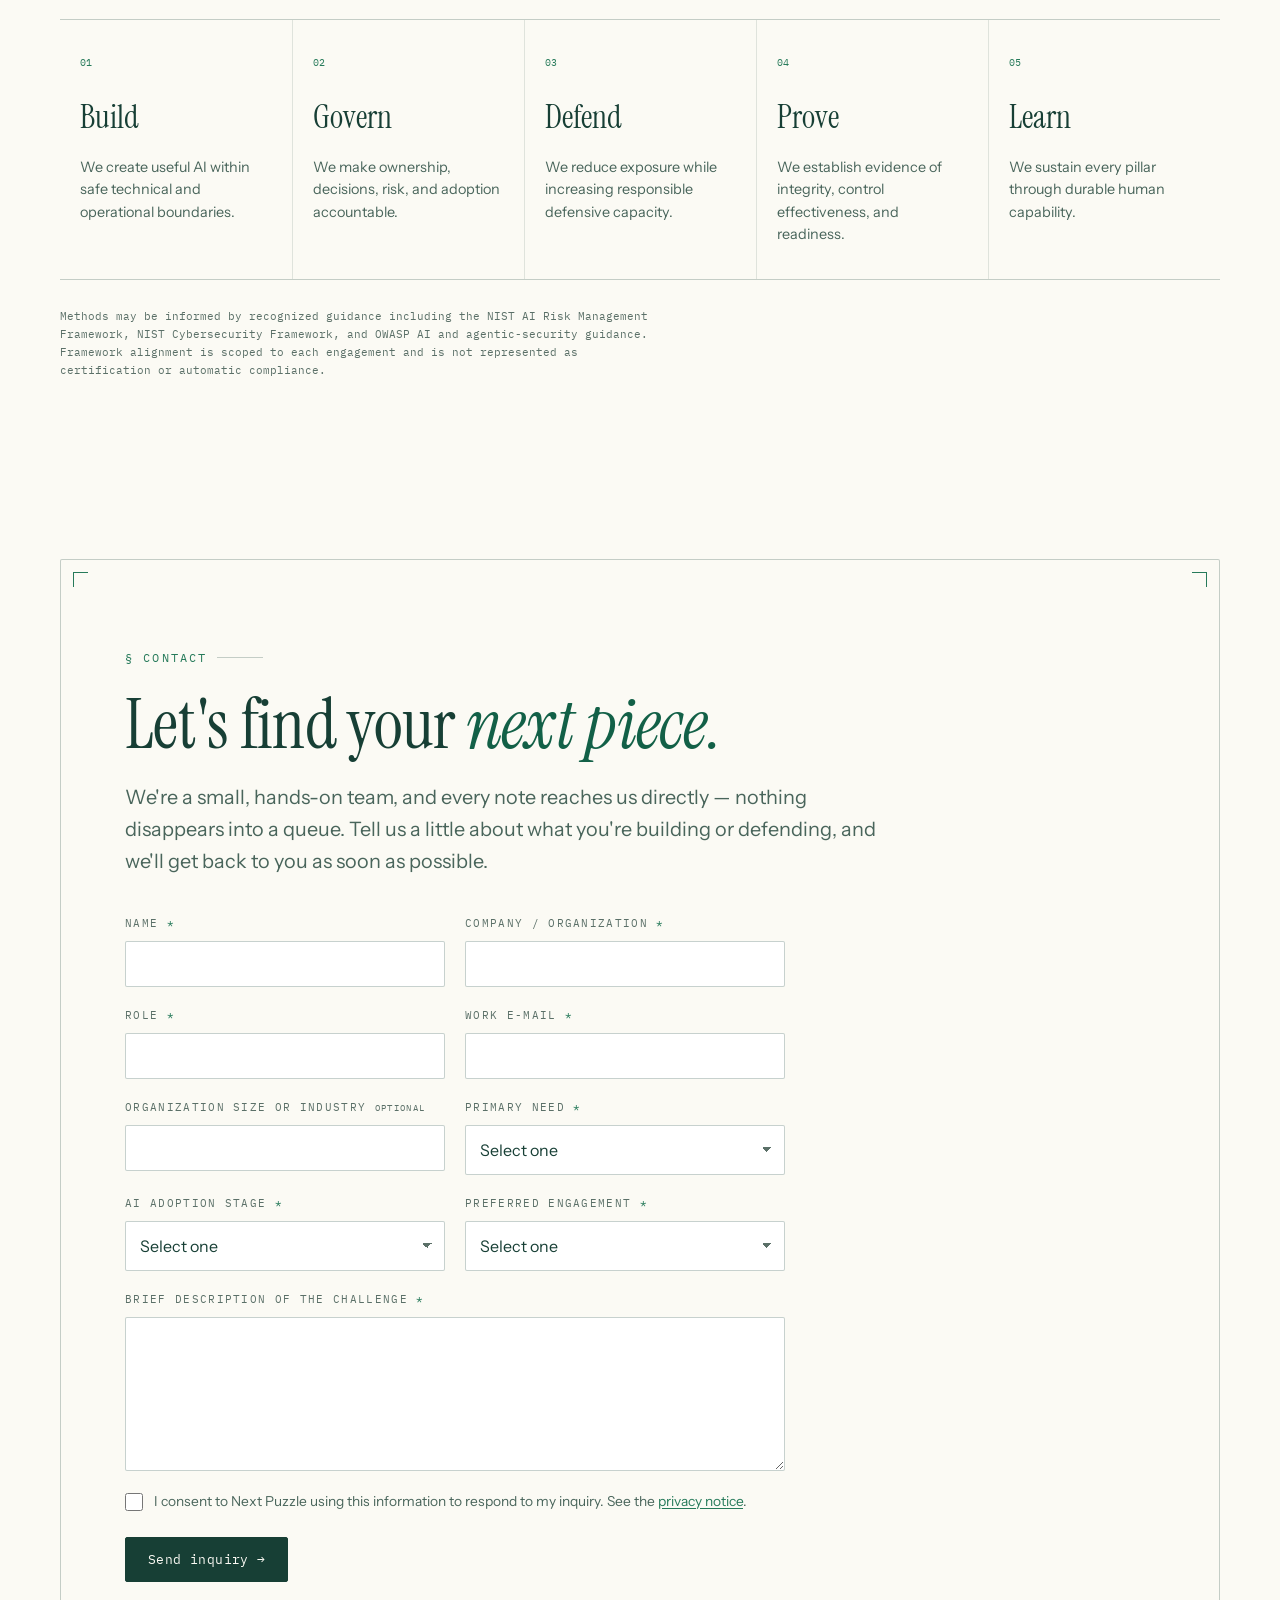
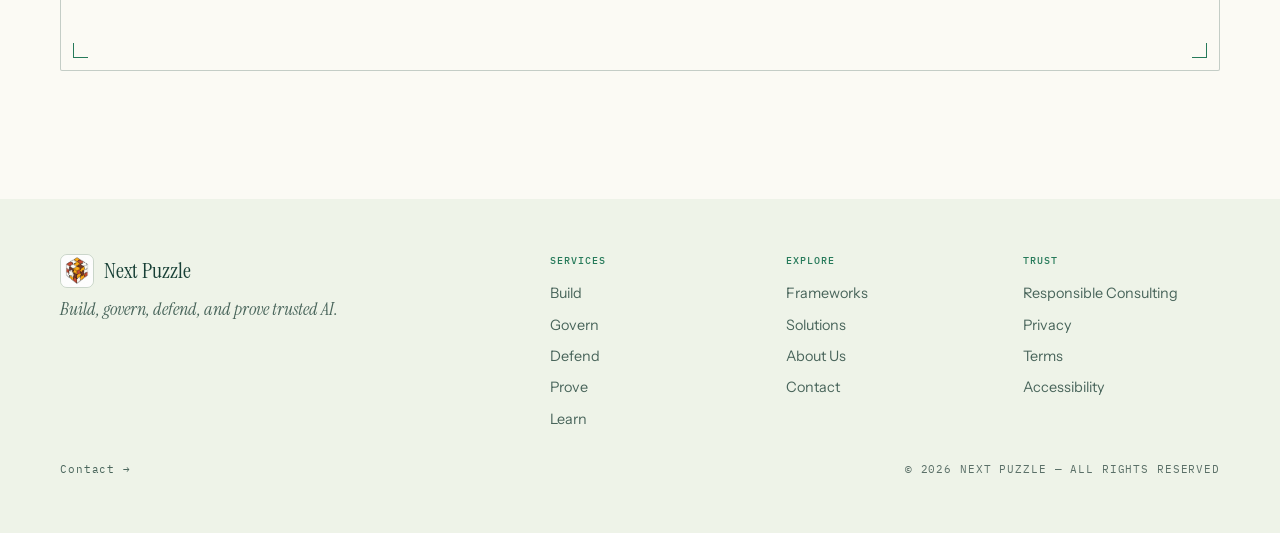
==== commit f2a52b41: "Adopt warm forest light theme" ====
--- a/index.html
+++ b/index.html
@@ -5,7 +5,7 @@
   <meta name="viewport" content="width=device-width, initial-scale=1.0" />
   <title>Next Puzzle — AI × Cybersecurity Advisory</title>
   <meta name="description" content="Next Puzzle helps organizations build, govern, defend, and prove trusted AI through secure engineering, accountable governance, cyber resilience, and evidence-driven assurance." />
-  <meta name="theme-color" content="#edf6ff" />
+  <meta name="theme-color" content="#eef3e8" />
   <meta name="color-scheme" content="dark light" />
 
   <script>
@@ -26,7 +26,7 @@
   <link rel="preconnect" href="https://fonts.googleapis.com" />
   <link rel="preconnect" href="https://fonts.gstatic.com" crossorigin />
   <link href="https://fonts.googleapis.com/css2?family=Instrument+Serif:ital@0;1&family=Instrument+Sans:ital,wght@0,400;0,500;0,600;1,400&family=IBM+Plex+Mono:wght@400;500;600&display=swap" rel="stylesheet" />
-  <link rel="stylesheet" href="styles.css?v=20260908-04" />
+  <link rel="stylesheet" href="styles.css?v=20260908-05" />
 </head>
 <body>
   <div class="puzzle-field" id="puzzleField" aria-hidden="true"></div>
@@ -381,6 +381,6 @@
     <div class="cookie-actions"><button type="button" class="cookie-decline" id="cookieDecline">Decline</button><button type="button" class="cookie-accept" id="cookieAccept">Accept analytics</button></div>
   </aside>
 
-  <script src="script.js?v=20260908-01"></script>
+  <script src="script.js?v=20260908-02"></script>
 </body>
 </html>
--- a/styles.css
+++ b/styles.css
@@ -44,26 +44,26 @@
 
 :root[data-theme="light"] {
   color-scheme: light;
-  --paper:     #f8fbff;
-  --green:     #edf6ff;
-  --paper-2:   #e7f1fc;
-  --ink:       #102a43;
-  --ink-2:     #334e68;
-  --muted:     #627d98;
-  --line:      rgba(16,42,67,0.12);
-  --line-2:    rgba(16,42,67,0.24);
-  --rust:      #1769aa;
-  --ember:     #2486ce;
-  --rust-deep: #0b4f87;
-  --ticker-text: #155d99;
-  --counter:   #136fc0;
-  --cube-1:    #2b8bd0;
-  --cube-2:    #1769aa;
-  --cube-3:    #102a43;
-  --cube-4:    #75bce9;
-  --cube-core: #dceeff;
-  --cube-missing: #9ddcff;
-  --cube-icon: #073b66;
+  --paper:     #fbfaf4;
+  --green:     #eef3e8;
+  --paper-2:   #e6eee5;
+  --ink:       #173f35;
+  --ink-2:     #49655b;
+  --muted:     #5b7068;
+  --line:      rgba(23,63,53,0.12);
+  --line-2:    rgba(23,63,53,0.24);
+  --rust:      #267a5a;
+  --ember:     #328e69;
+  --rust-deep: #126047;
+  --ticker-text: #1c6e50;
+  --counter:   #126047;
+  --cube-1:    #56a985;
+  --cube-2:    #267a5a;
+  --cube-3:    #173f35;
+  --cube-4:    #8bc9ad;
+  --cube-core: #dfece5;
+  --cube-missing: #e7a92f;
+  --cube-icon: #173f35;
 }
 
 :root[data-theme="dark"] { color-scheme: dark; }
@@ -444,11 +444,11 @@
   padding: clamp(46px, 7vw, 88px) clamp(24px, 5vw, 64px);
 }
 [data-theme="light"] .cta {
-  --paper: #f8fbff; --paper-2: #e7f1fc;
-  --ink: #102a43; --ink-2: #334e68; --muted: #627d98;
-  --line: rgba(16,42,67,.12); --line-2: rgba(16,42,67,.24);
-  --rust: #1769aa; --ember: #2486ce;
-  background: #f8fbff;
+  --paper: #fbfaf4; --paper-2: #e6eee5;
+  --ink: #173f35; --ink-2: #49655b; --muted: #5b7068;
+  --line: rgba(23,63,53,.12); --line-2: rgba(23,63,53,.24);
+  --rust: #267a5a; --ember: #328e69;
+  background: #fbfaf4;
 }
 [data-theme="light"] .inquiry input,
 [data-theme="light"] .inquiry textarea,
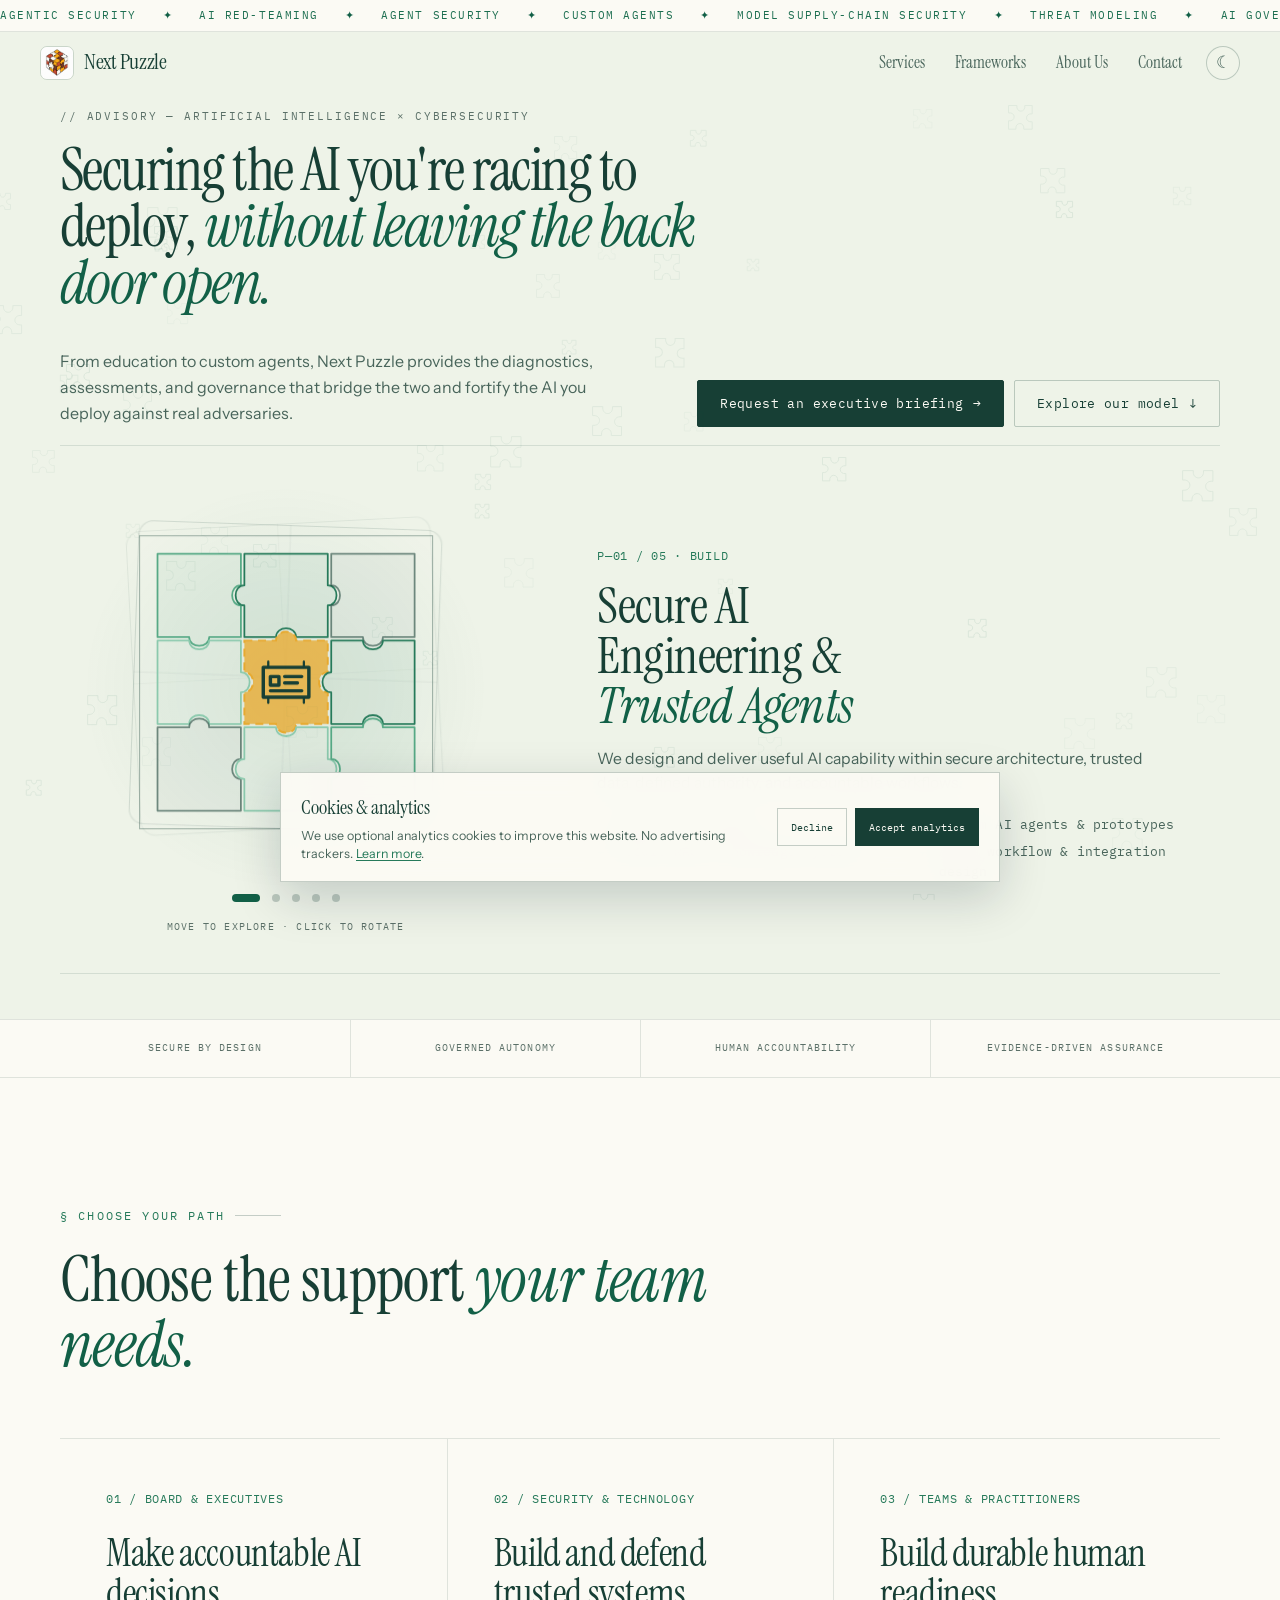
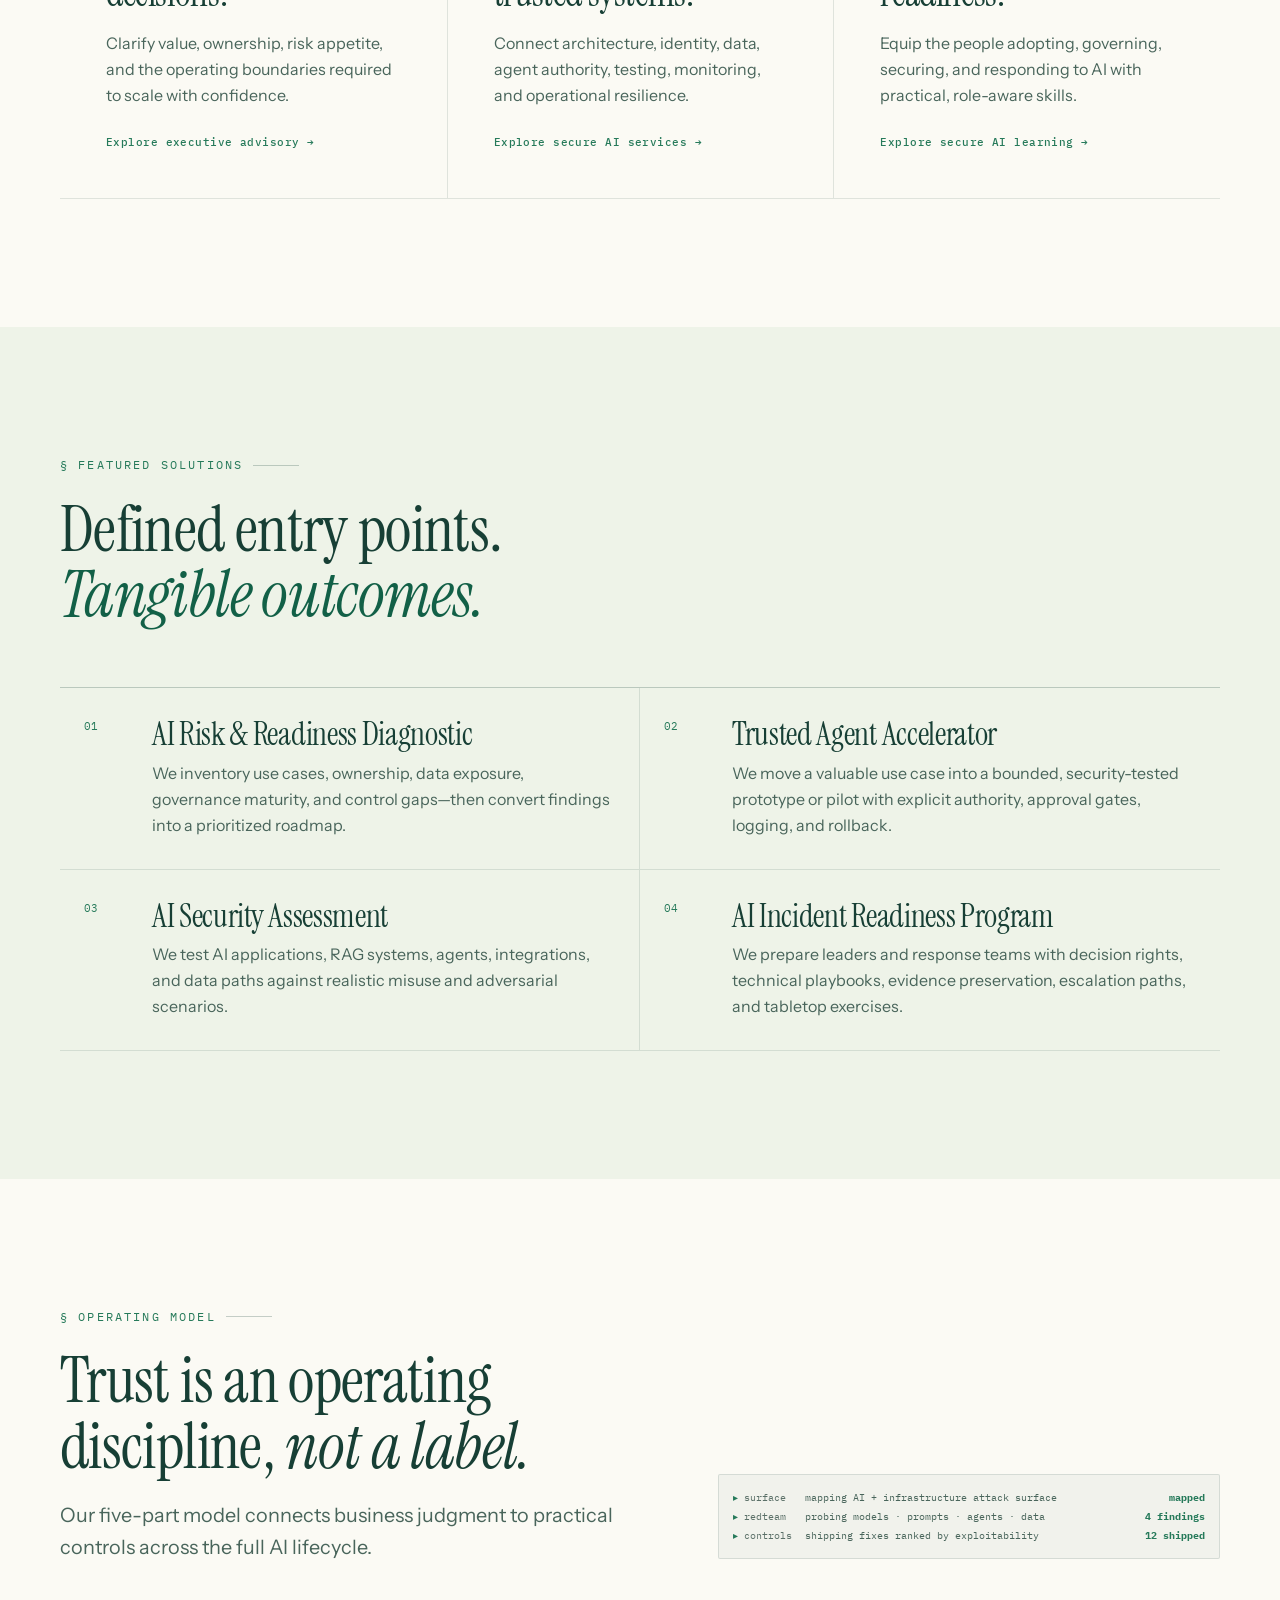
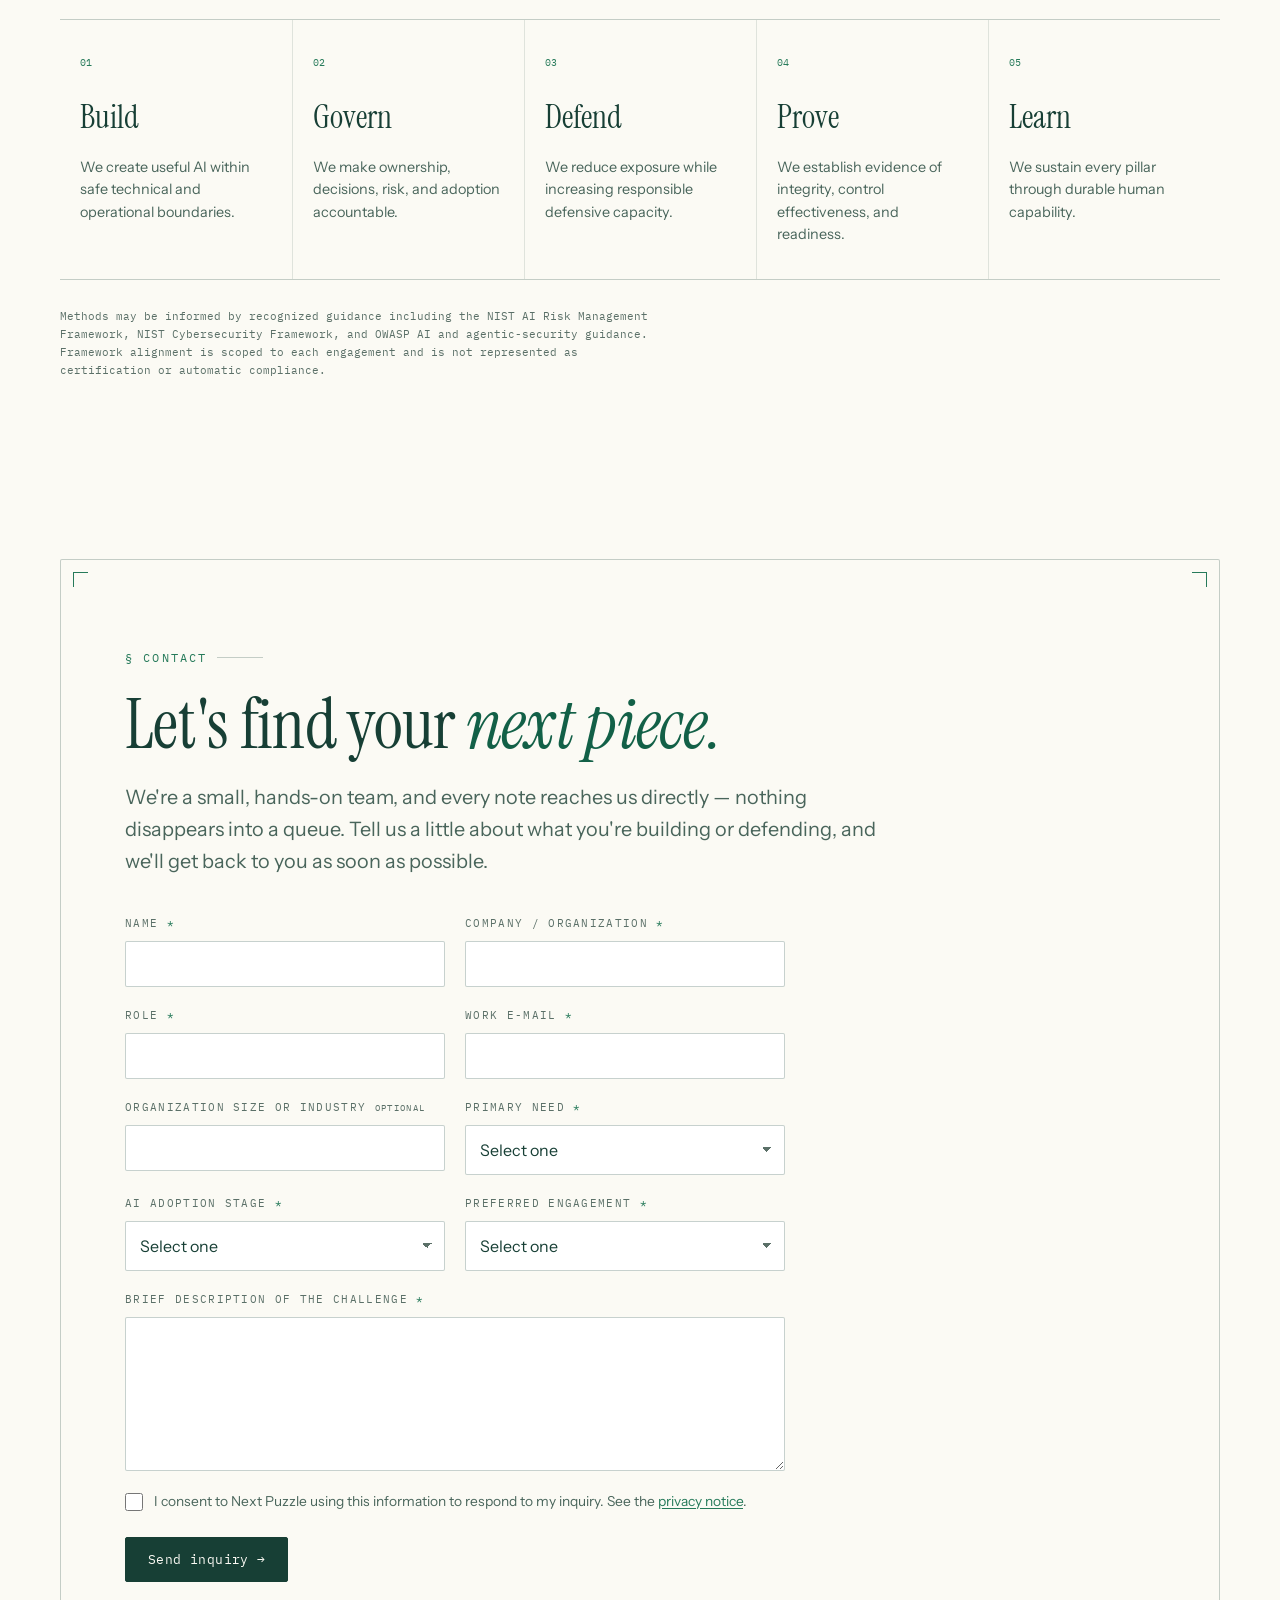
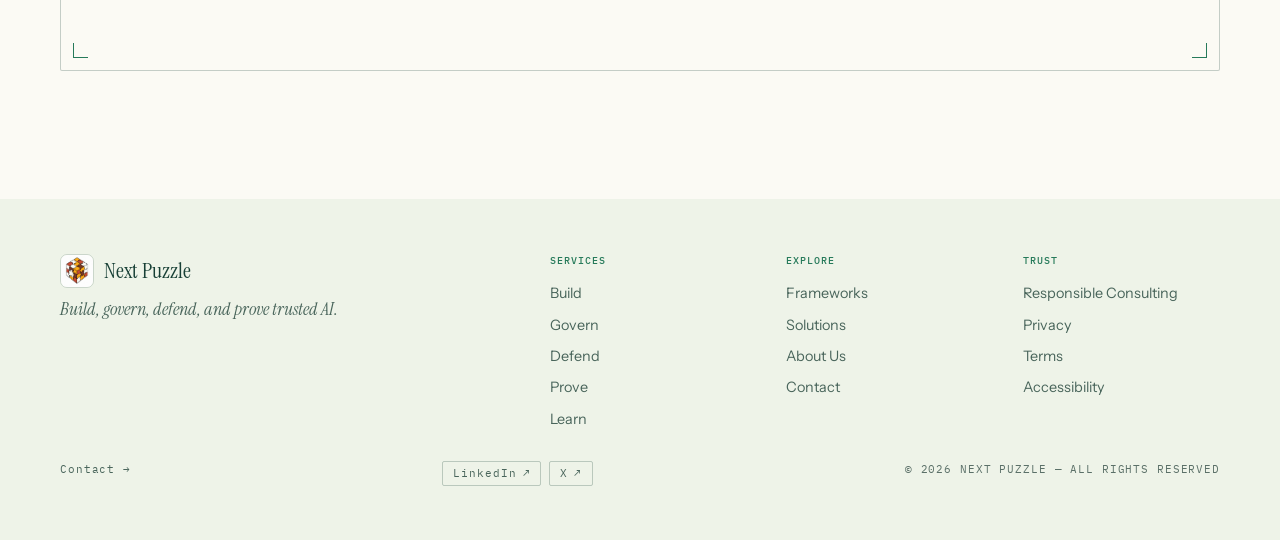
==== commit 29ce422f: "Add LinkedIn and X footer links" ====
--- a/index.html
+++ b/index.html
@@ -26,7 +26,7 @@
   <link rel="preconnect" href="https://fonts.googleapis.com" />
   <link rel="preconnect" href="https://fonts.gstatic.com" crossorigin />
   <link href="https://fonts.googleapis.com/css2?family=Instrument+Serif:ital@0;1&family=Instrument+Sans:ital,wght@0,400;0,500;0,600;1,400&family=IBM+Plex+Mono:wght@400;500;600&display=swap" rel="stylesheet" />
-  <link rel="stylesheet" href="styles.css?v=20260908-05" />
+  <link rel="stylesheet" href="styles.css?v=20260908-06" />
 </head>
 <body>
   <div class="puzzle-field" id="puzzleField" aria-hidden="true"></div>
@@ -372,6 +372,10 @@
     </div>
     <div class="footer-meta">
       <a href="#contact">Contact&nbsp;→</a>
+      <nav class="footer-social" aria-label="Social media">
+        <a href="https://www.linkedin.com/company/linkedin.com-nextpuzzleai/" target="_blank" rel="noopener noreferrer" aria-label="Next Puzzle on LinkedIn (opens in a new tab)">LinkedIn <span aria-hidden="true">↗</span></a>
+        <a href="https://x.com/nextpuzzleai" target="_blank" rel="noopener noreferrer" aria-label="Next Puzzle on X (opens in a new tab)">X <span aria-hidden="true">↗</span></a>
+      </nav>
       <span>© <span id="year">2026</span> NEXT PUZZLE — ALL RIGHTS RESERVED</span>
     </div>
   </footer>
--- a/styles.css
+++ b/styles.css
@@ -507,6 +507,10 @@
 .footer-meta { display: flex; justify-content: space-between; flex-wrap: wrap; gap: 12px; margin-top: 30px; font-size: 11px; letter-spacing: 0.08em; color: var(--muted); }
 .footer-meta a { color: var(--ink-2); }
 .footer-meta a:hover { color: var(--rust); }
+.footer-social { display: flex; align-items: center; gap: 8px; }
+.footer-social a { display: inline-flex; align-items: center; gap: 6px; padding: 6px 10px; border: 1px solid var(--line-2); border-radius: 2px; line-height: 1; transition: color .2s, border-color .2s, background-color .2s; }
+.footer-social a:hover { border-color: var(--rust); background: color-mix(in srgb, var(--rust) 8%, transparent); }
+.footer-social a:focus-visible { outline: 2px solid var(--counter); outline-offset: 3px; }
 
 /* ---------- analytics consent ---------- */
 .cookie-banner {
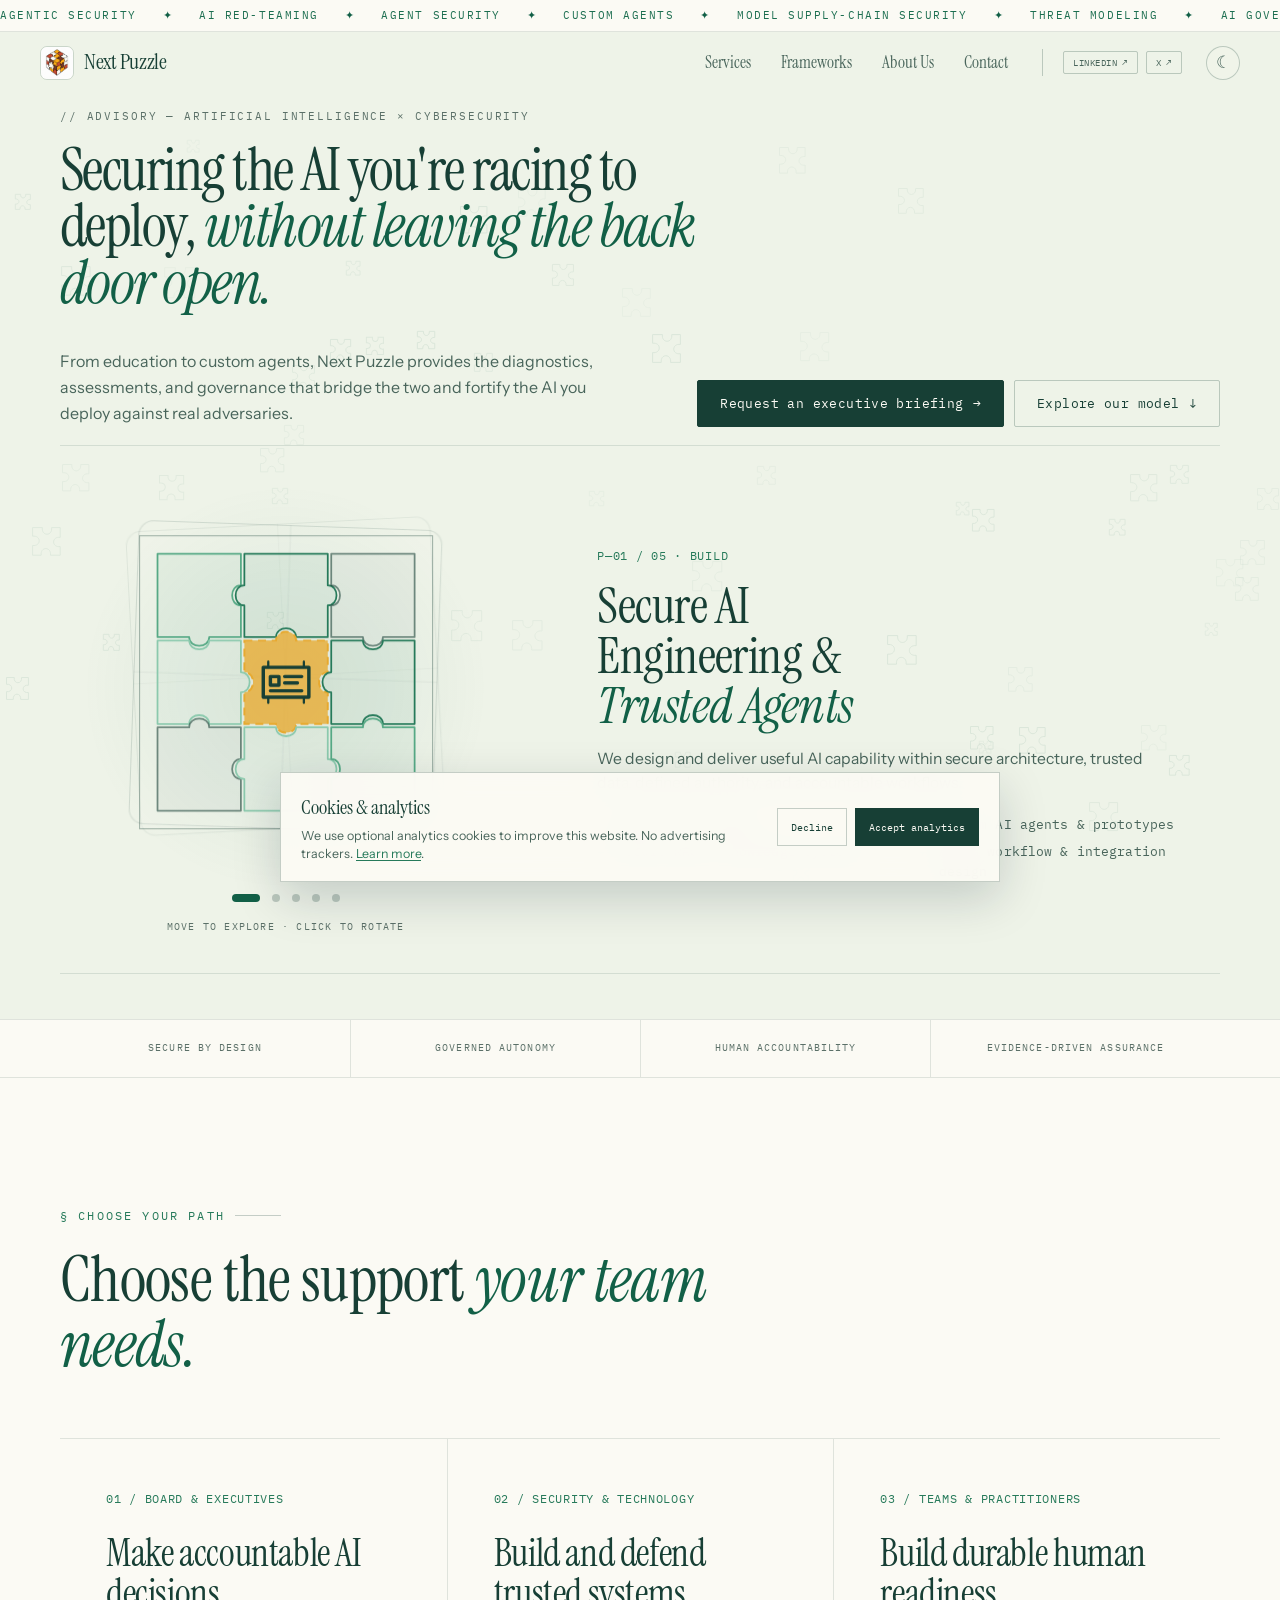
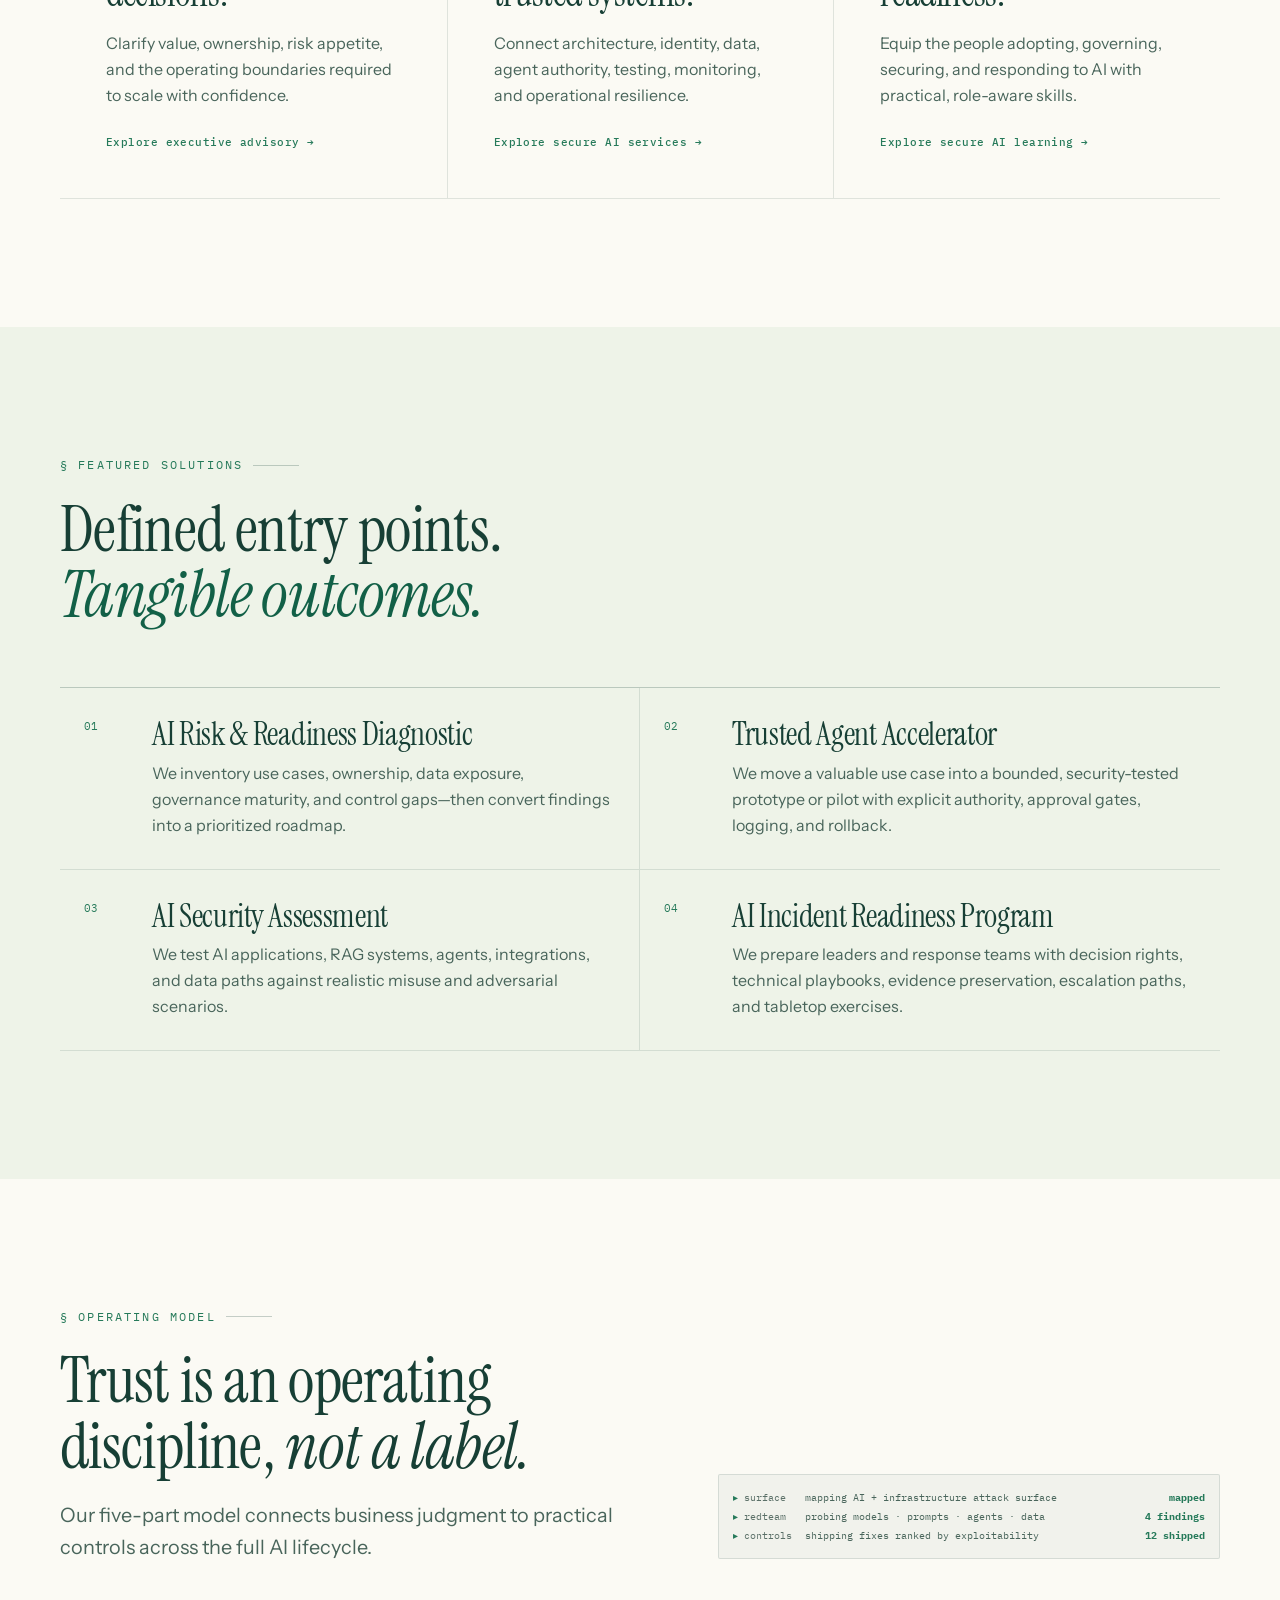
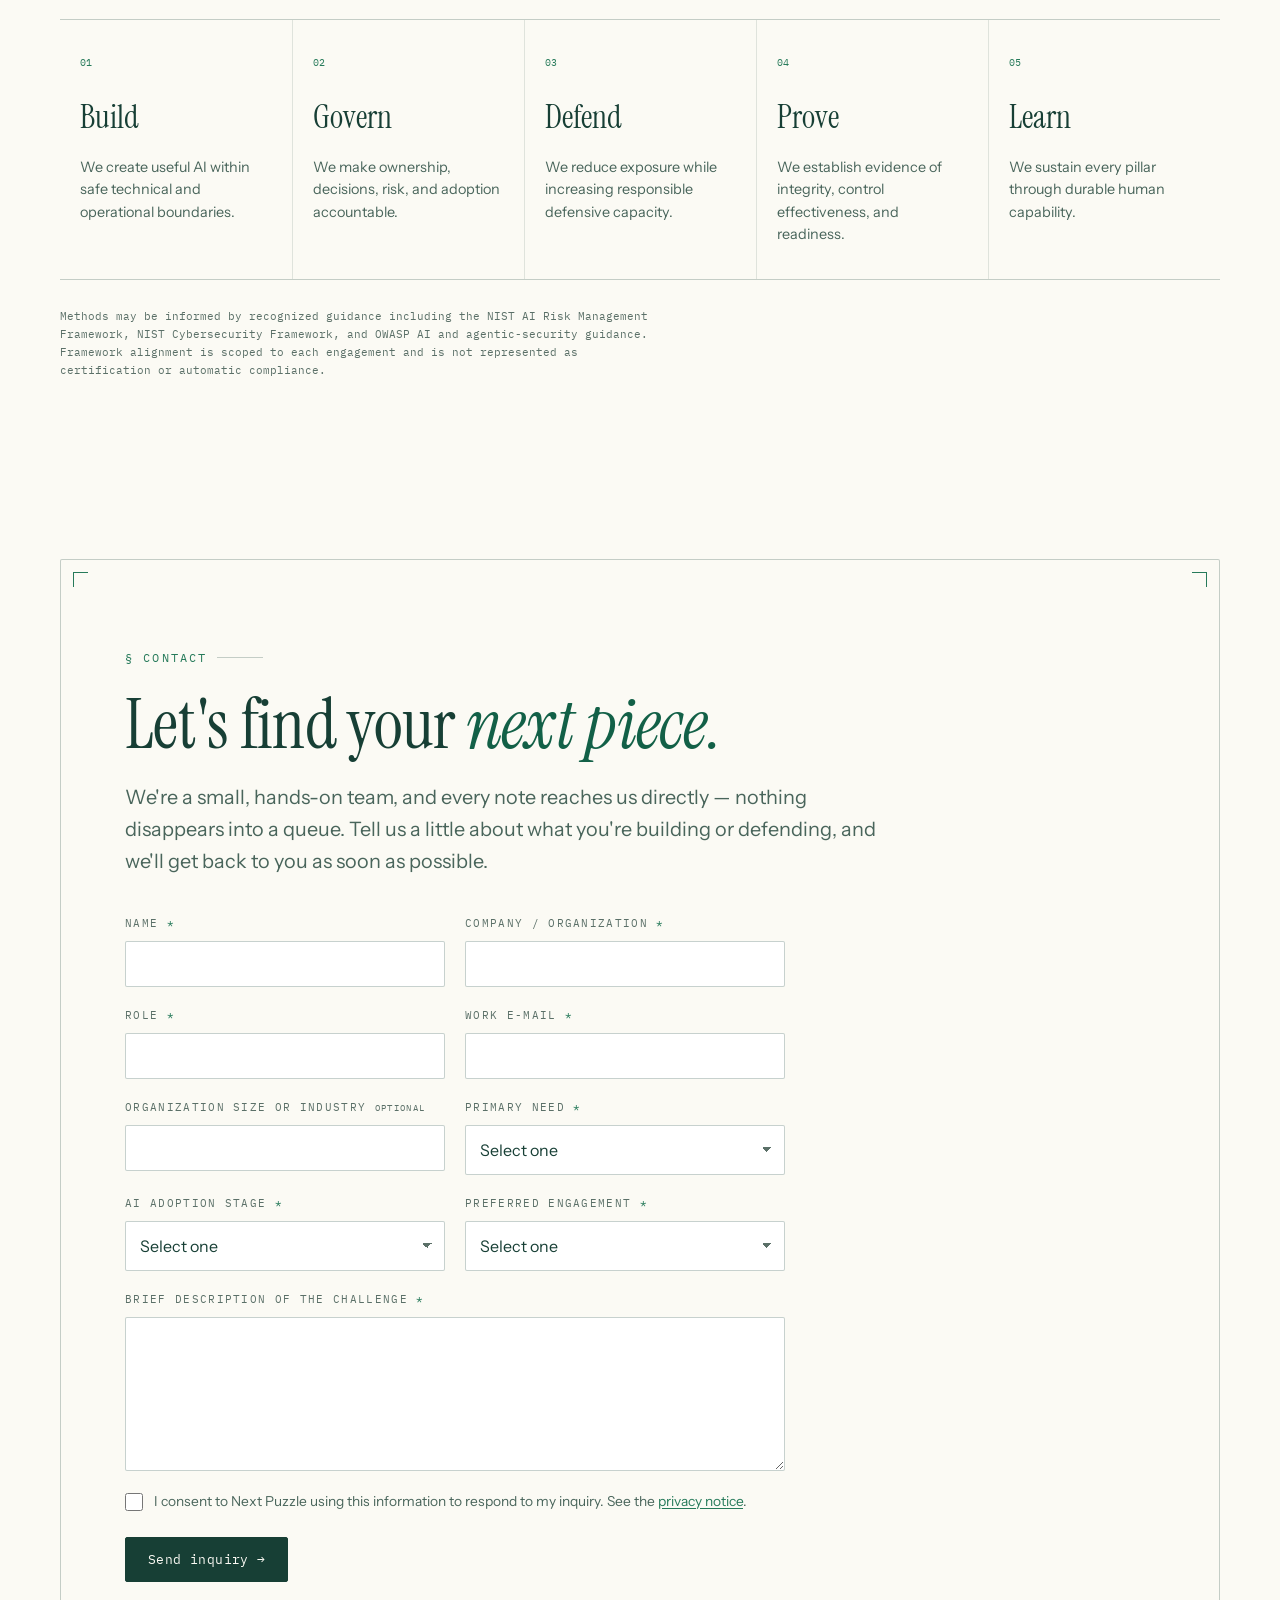
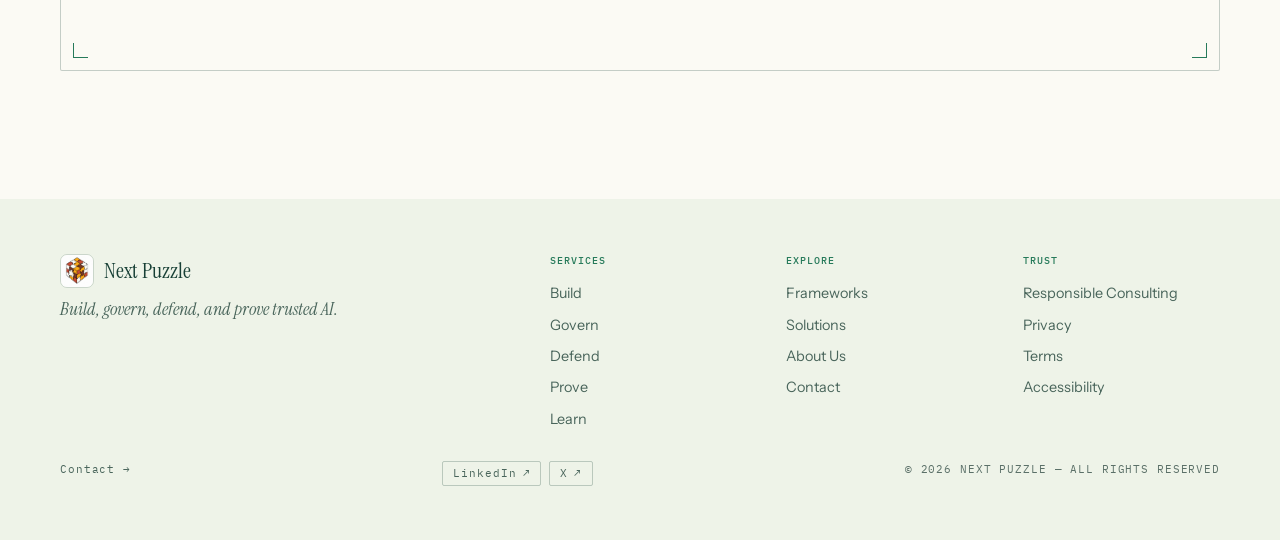
==== commit bce04e43: "Add social links to primary navigation" ====
--- a/index.html
+++ b/index.html
@@ -26,7 +26,7 @@
   <link rel="preconnect" href="https://fonts.googleapis.com" />
   <link rel="preconnect" href="https://fonts.gstatic.com" crossorigin />
   <link href="https://fonts.googleapis.com/css2?family=Instrument+Serif:ital@0;1&family=Instrument+Sans:ital,wght@0,400;0,500;0,600;1,400&family=IBM+Plex+Mono:wght@400;500;600&display=swap" rel="stylesheet" />
-  <link rel="stylesheet" href="styles.css?v=20260908-06" />
+  <link rel="stylesheet" href="styles.css?v=20260908-07" />
 </head>
 <body>
   <div class="puzzle-field" id="puzzleField" aria-hidden="true"></div>
@@ -86,6 +86,10 @@
       <a href="#frameworks">Frameworks</a>
       <a href="about.html">About Us</a>
       <a href="#contact">Contact</a>
+      <span class="nav-social">
+        <a href="https://www.linkedin.com/company/linkedin.com-nextpuzzleai/" target="_blank" rel="noopener noreferrer" aria-label="Next Puzzle on LinkedIn (opens in a new tab)">LinkedIn <span aria-hidden="true">↗</span></a>
+        <a href="https://x.com/nextpuzzleai" target="_blank" rel="noopener noreferrer" aria-label="Next Puzzle on X (opens in a new tab)">X <span aria-hidden="true">↗</span></a>
+      </span>
     </nav>
     <button class="theme-toggle" id="themeToggle" type="button" aria-label="Switch to light theme" title="Switch to light theme">
       <span class="theme-icon theme-icon-light" aria-hidden="true">☼</span>
--- a/styles.css
+++ b/styles.css
@@ -137,6 +137,10 @@
 .nav-links a { font-family: var(--serif); font-size: 1.05rem; color: var(--ink-2); transition: color .2s; }
 .nav-links a em { font-family: var(--mono); font-style: normal; font-size: 0.62rem; color: var(--muted); vertical-align: super; margin-right: 3px; letter-spacing: 0; }
 .nav-links a:hover { color: var(--rust); }
+.nav-social { display: flex; align-items: center; gap: 8px; margin-left: 4px; padding-left: 20px; border-left: 1px solid var(--line-2); }
+.nav-links .nav-social a { display: inline-flex; align-items: center; gap: 5px; padding: 6px 9px; border: 1px solid var(--line-2); border-radius: 2px; color: var(--ink-2); font-family: var(--mono); font-size: 9px; line-height: 1; letter-spacing: .06em; text-transform: uppercase; transition: color .2s, border-color .2s, background-color .2s; }
+.nav-links .nav-social a:hover { color: var(--rust); border-color: var(--rust); background: color-mix(in srgb, var(--rust) 8%, transparent); }
+.nav-links .nav-social a:focus-visible { outline: 2px solid var(--counter); outline-offset: 3px; }
 .services-menu {
   position: absolute; top: calc(100% + 17px); left: 50%; width: 330px; padding: 10px;
   background: color-mix(in srgb, var(--paper) 97%, transparent); border: 1px solid var(--line-2);
@@ -535,6 +539,11 @@
 .hero .reveal { opacity: 1; transform: none; }
 
 /* ---------- responsive ---------- */
+@media (min-width: 861px) and (max-width: 1040px) {
+  .nav-links { gap: 18px; }
+  .nav-social { padding-left: 12px; }
+  .nav-links .nav-social a { padding-inline: 7px; }
+}
 @media (max-width: 860px) {
   .nav-links { display: none; }
   .nav-toggle { display: inline-block; }
@@ -542,6 +551,7 @@
     display: flex; flex-direction: column; gap: 20px; position: absolute; top: 100%; left: 0; right: 0;
     background: var(--paper); border-bottom: 1px solid var(--line); padding: 26px clamp(18px,5vw,40px);
   }
+  .nav-social { margin-left: 0; padding: 18px 0 0; border-left: 0; border-top: 1px solid var(--line); }
   .nav-services > a { display: none; }
   .services-menu { position: static; display: grid; grid-template-columns: 1fr 1fr; width: auto; padding: 0; border: 0; box-shadow: none; opacity: 1; visibility: visible; transform: none; background: transparent; }
   .services-menu a { grid-template-columns: 54px 1fr; padding: 8px 10px 8px 0; }
